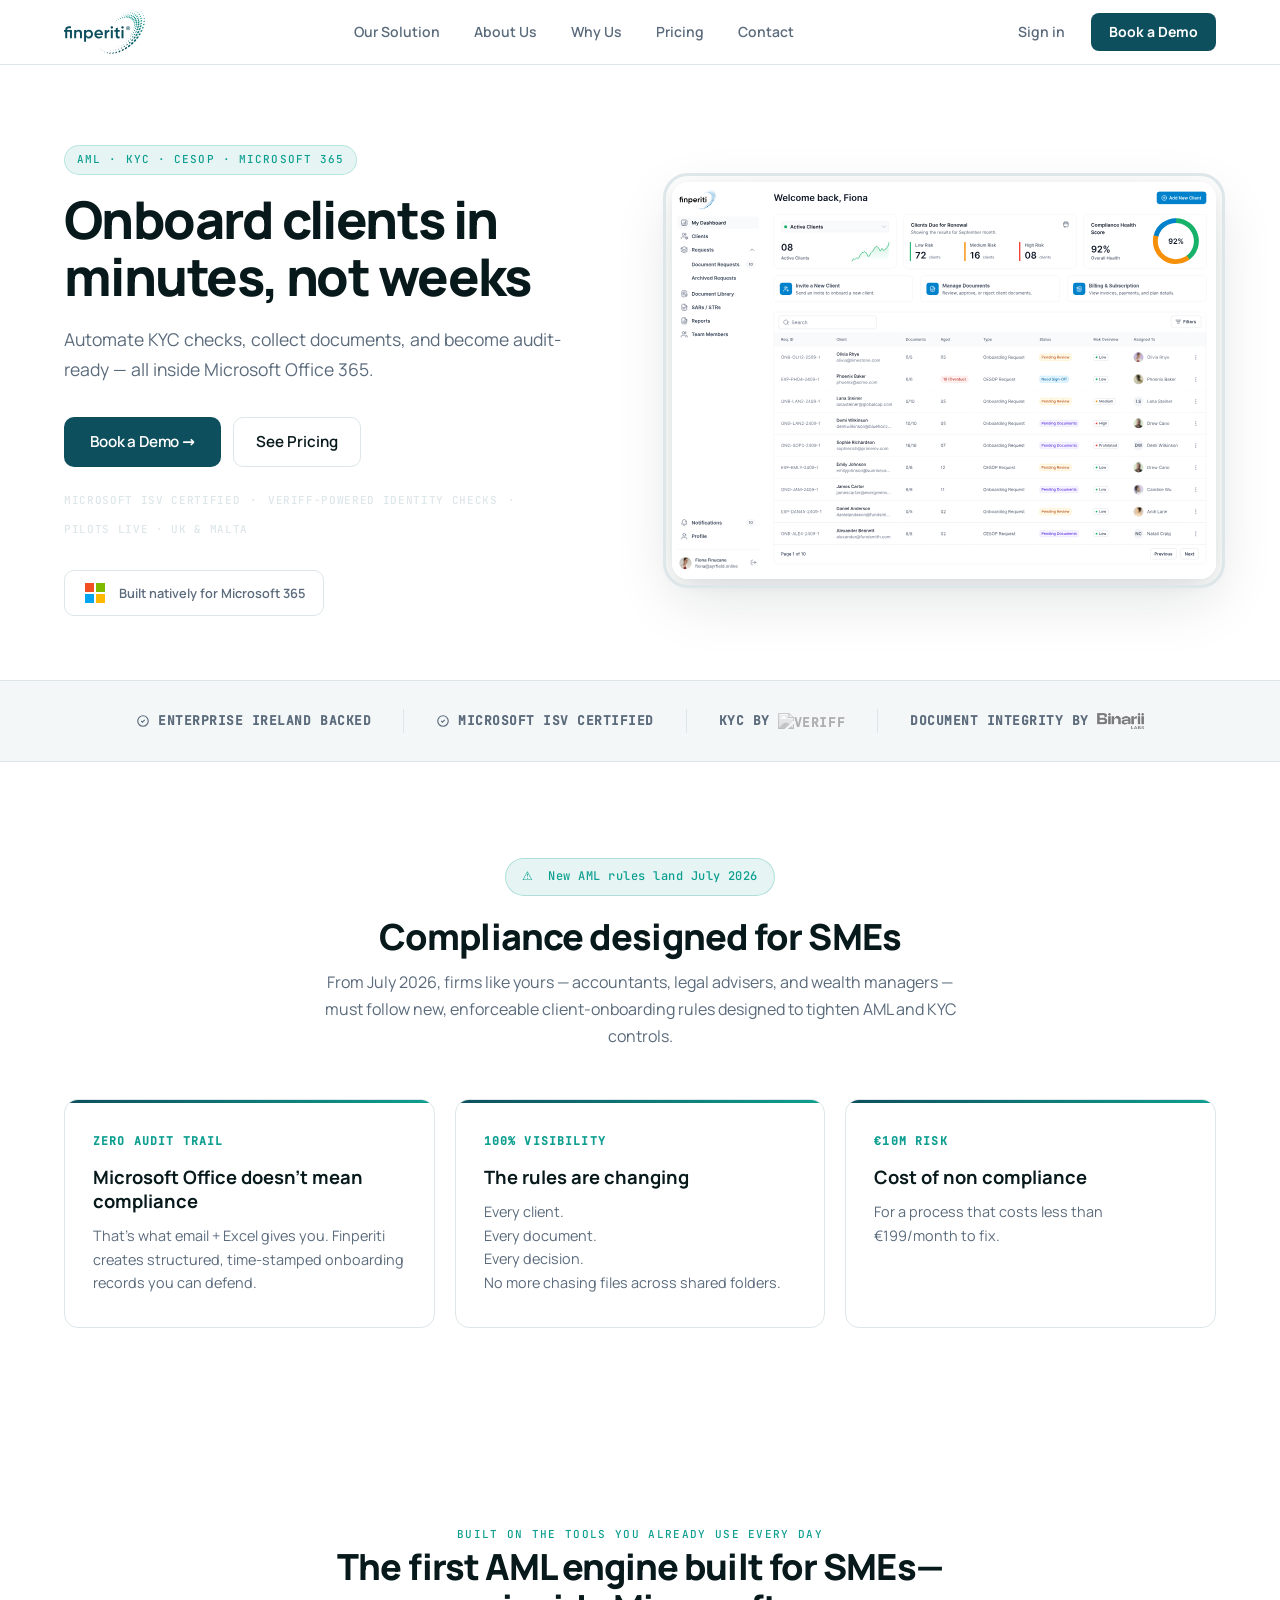
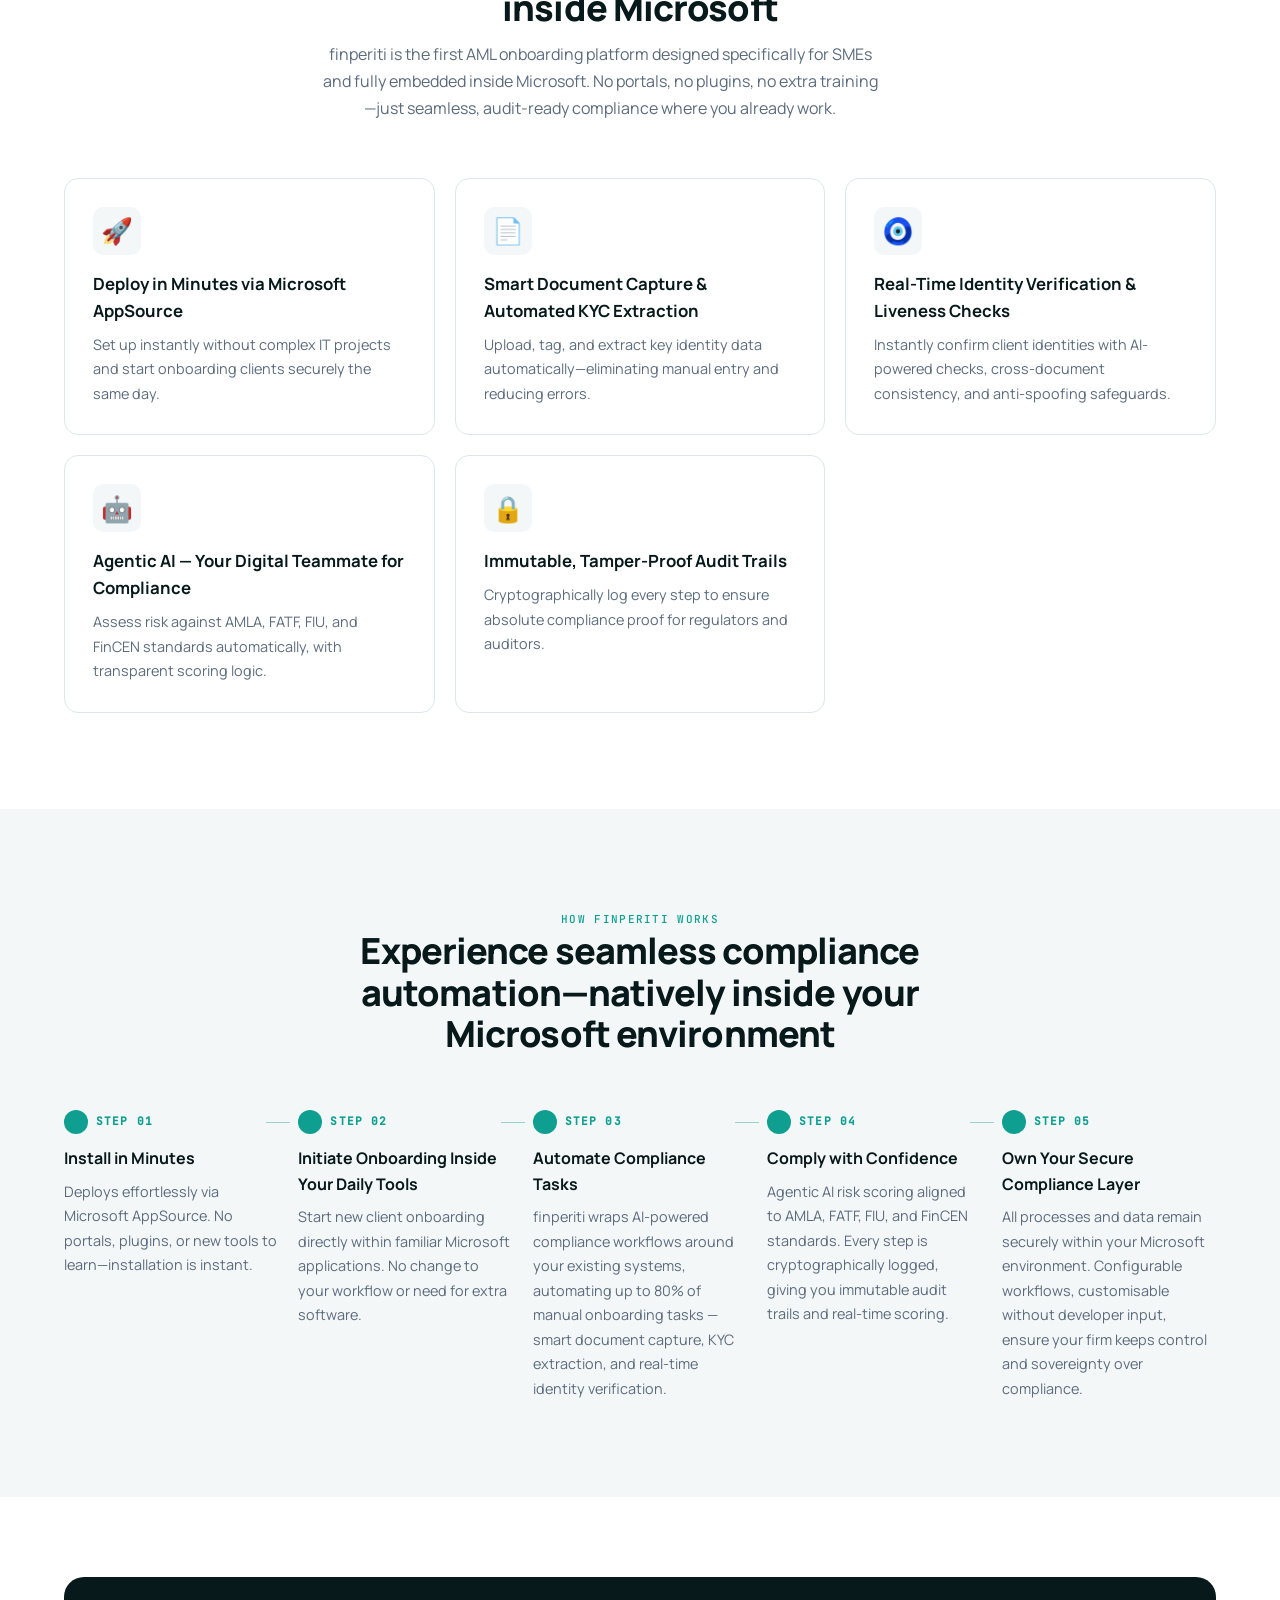
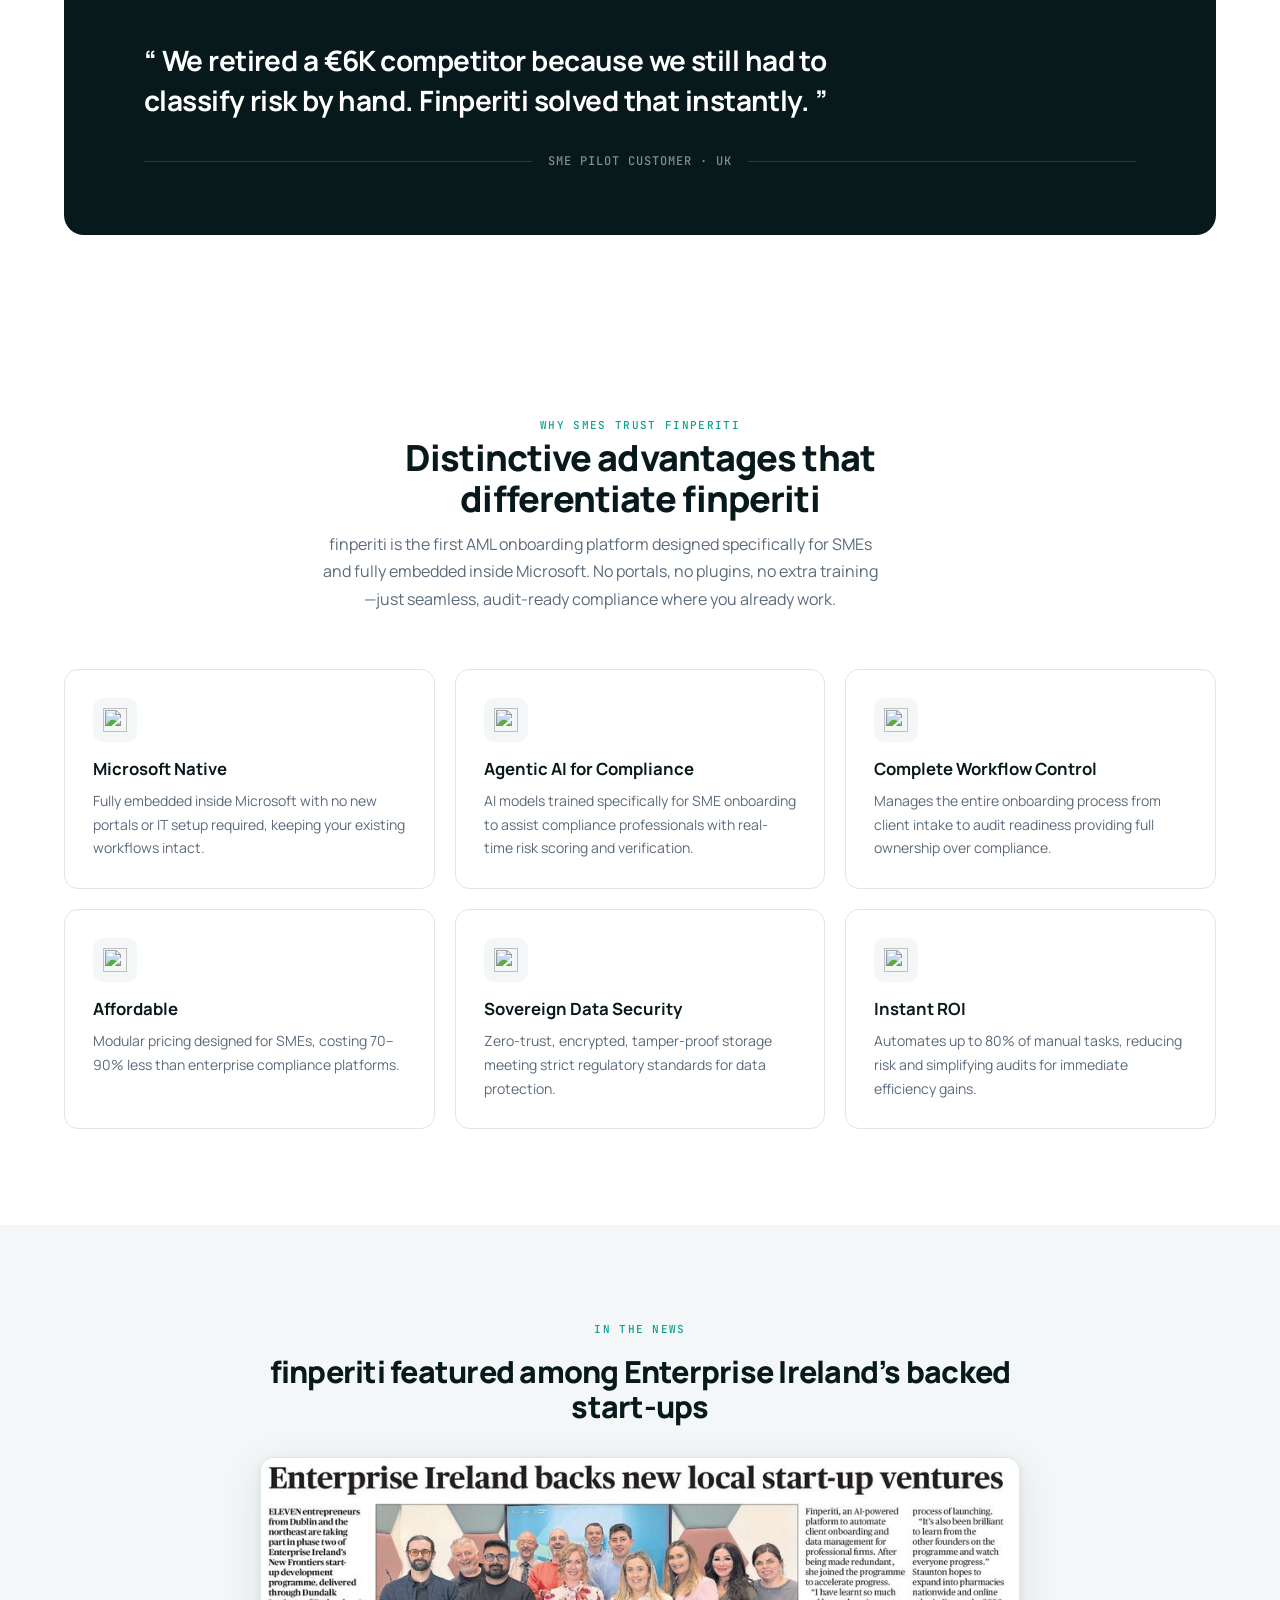
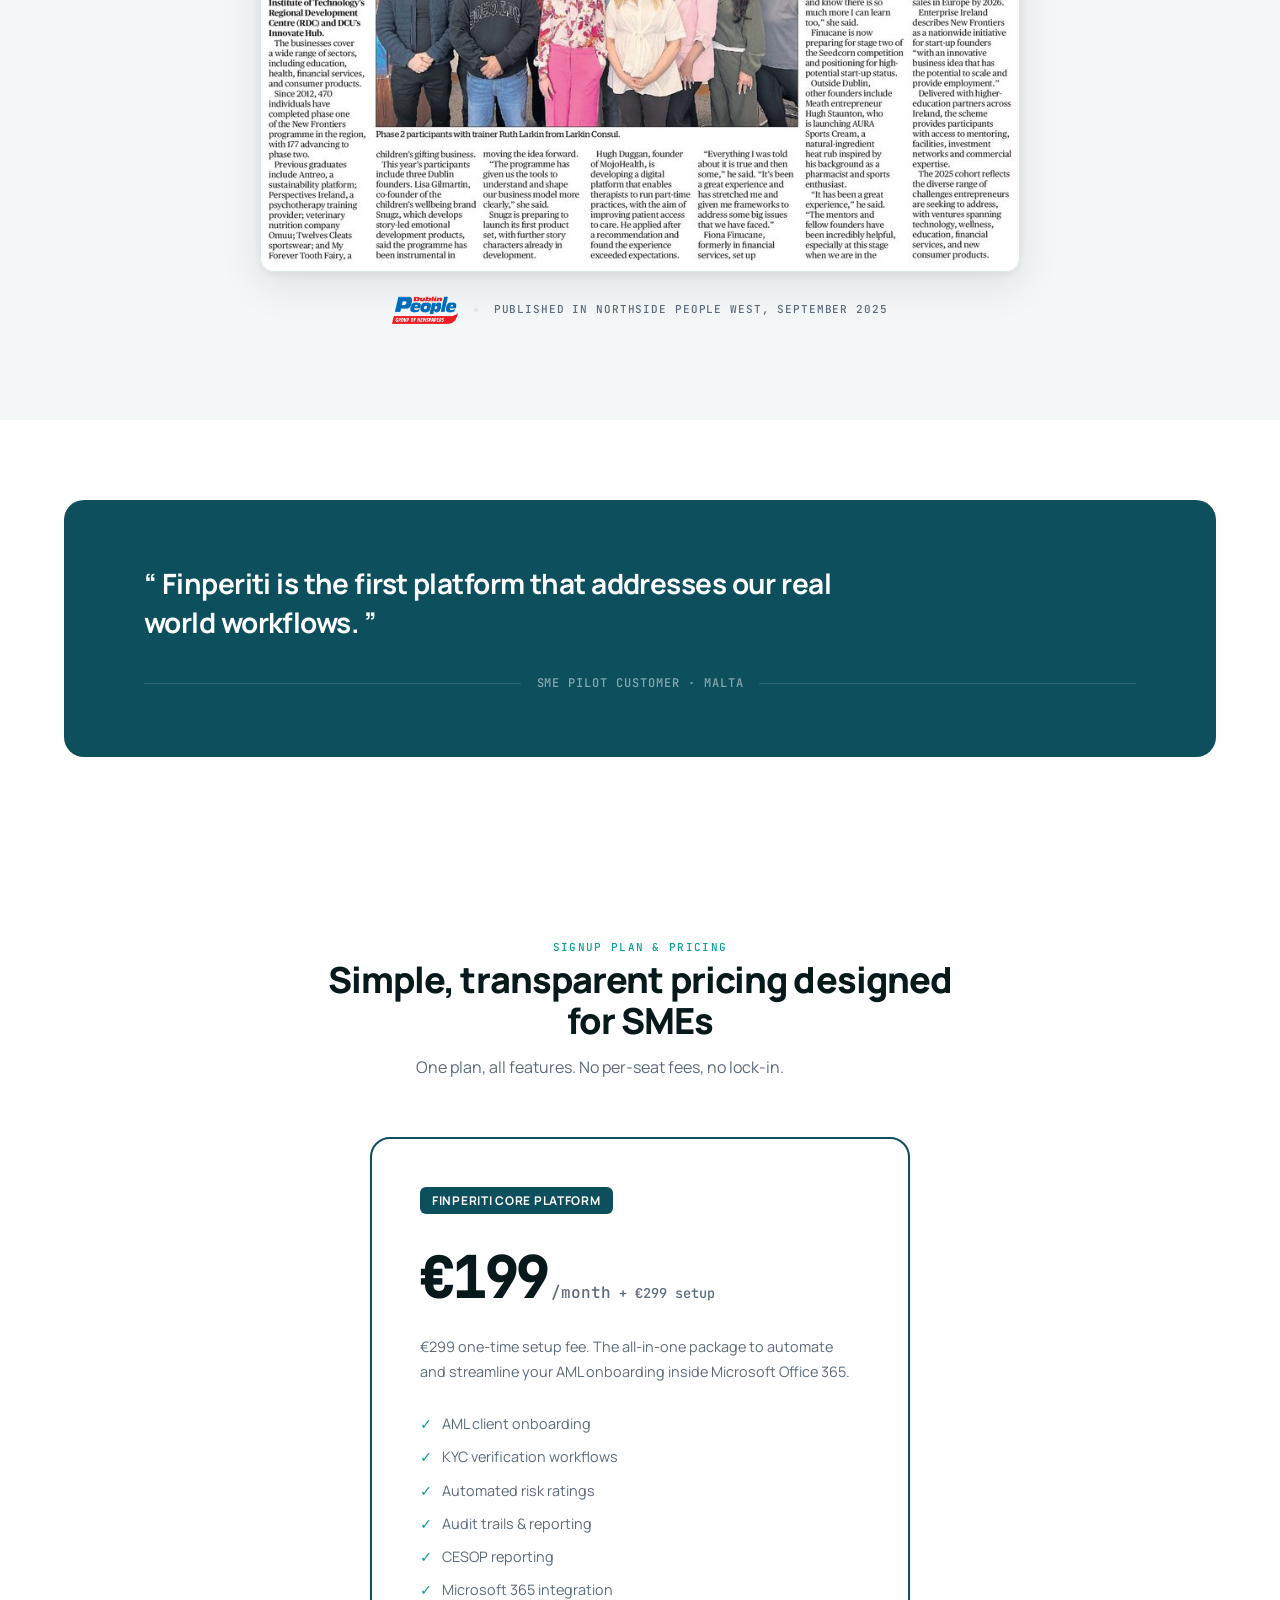
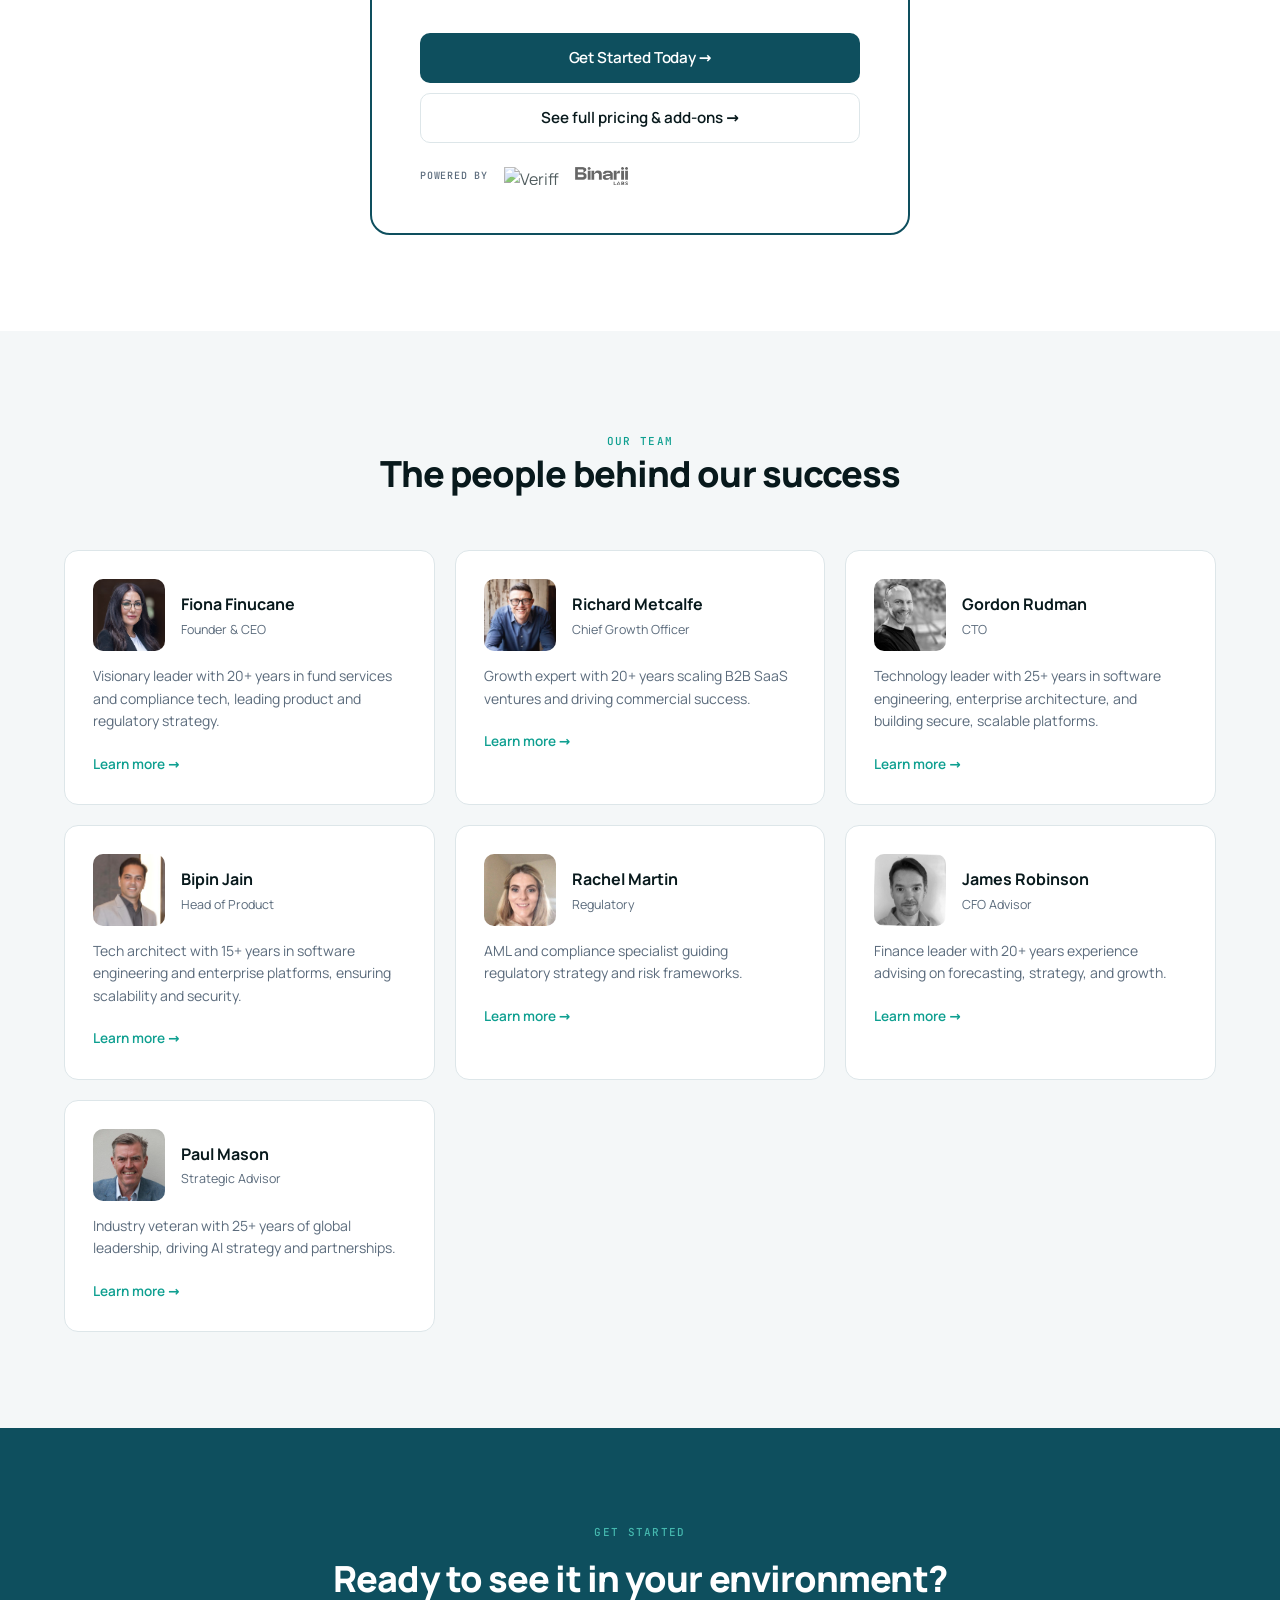
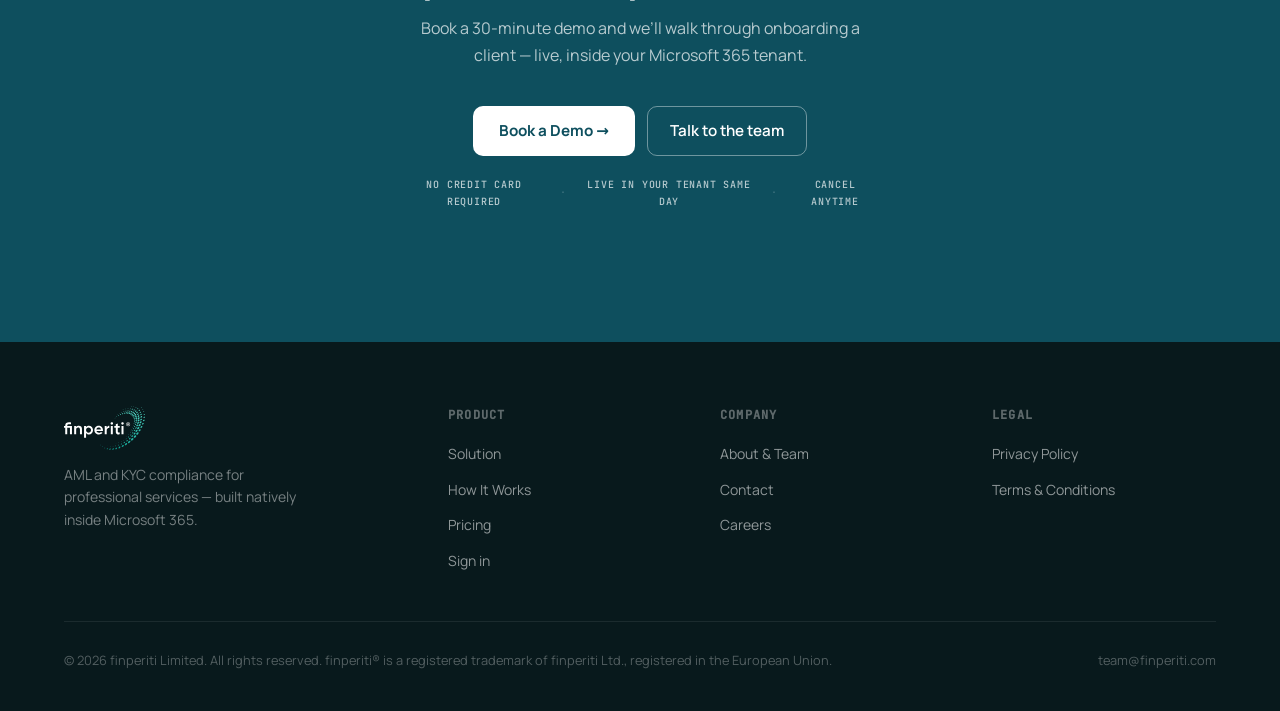
==== index.html @ b3d2fba4 "feat: add favicon using brand's dot-swirl mark Crop the existing logo's dot-swirl icon (distinct fro" ====
<!doctype html>
<html lang="en">
  <head>
    <meta charset="UTF-8" />
    <meta name="viewport" content="width=device-width, initial-scale=1.0" />
    <link rel="icon" type="image/svg+xml" href="/images/favicon.svg" />
    <link rel="icon" type="image/png" sizes="32x32" href="/images/favicon-32.png" />
    <link rel="apple-touch-icon" href="/images/favicon-180.png" />
    <title>finperiti &#8212; AML &amp; KYC Compliance Inside Microsoft 365</title>
    <meta
      name="description"
      content="finperiti brings AI-powered AML and KYC onboarding inside Microsoft 365. Automate risk scoring, identity verification and audit trails &#8212; no new portals, no IT project."
    />
    <style>
      @font-face {
        font-family: "Manrope";
        font-style: normal;
        font-weight: 400 800;
        font-display: swap;
        src: url("/fonts/manrope-variable-latin.woff2") format("woff2");
      }
      @font-face {
        font-family: "JetBrains Mono";
        font-style: normal;
        font-weight: 500;
        font-display: swap;
        src: url("/fonts/jetbrains-mono-500-latin.woff2") format("woff2");
      }
      :root {
        --ink: #08191c;
        --petrol: #0e4f5e;
        --teal: #0e9f90;
        --bright: #5de6d2;
        --steel: #5b6b7c;
        --mist: #eaf0f1;
        --surf: #f4f7f8;
        --white: #ffffff;
        --border: #dde6e9;
        --mono: "JetBrains Mono", monospace;
        --sans: "Manrope", system-ui, sans-serif;
        --max: 1200px;
        --r: 10px;
      }
      *,
      *::before,
      *::after {
        box-sizing: border-box;
        margin: 0;
        padding: 0;
      }
      html {
        font-size: 16px;
        scroll-behavior: smooth;
      }
      body {
        font-family: var(--sans);
        color: var(--ink);
        background: var(--white);
        line-height: 1.6;
        -webkit-font-smoothing: antialiased;
      }
      img {
        display: block;
        max-width: 100%;
      }
      a {
        color: inherit;
        text-decoration: none;
      }
      ul {
        list-style: none;
      }
      button {
        font-family: inherit;
        cursor: pointer;
        border: none;
        background: none;
      }
      .wrap {
        max-width: var(--max);
        margin: 0 auto;
        padding: 0 24px;
      }
      .eyebrow {
        display: inline-flex;
        align-items: center;
        gap: 8px;
        font-family: var(--mono);
        font-size: 11px;
        letter-spacing: 0.12em;
        text-transform: uppercase;
        color: var(--teal);
        font-weight: 500;
      }
      .eyebrow-pill {
        display: inline-block;
        background: rgba(14, 159, 144, 0.1);
        color: var(--teal);
        font-family: var(--mono);
        font-size: 11px;
        letter-spacing: 0.1em;
        text-transform: uppercase;
        font-weight: 500;
        padding: 5px 12px;
        border-radius: 20px;
        border: 1px solid rgba(14, 159, 144, 0.2);
      }
      h1 {
        font-size: clamp(2rem, 5vw, 3.25rem);
        font-weight: 800;
        line-height: 1.1;
        letter-spacing: -0.03em;
        color: var(--ink);
      }
      h2 {
        font-size: clamp(1.6rem, 3.5vw, 2.25rem);
        font-weight: 800;
        line-height: 1.15;
        letter-spacing: -0.025em;
        color: var(--ink);
      }
      h3 {
        font-size: 1.05rem;
        font-weight: 700;
        color: var(--ink);
      }
      p {
        color: var(--steel);
        line-height: 1.7;
      }
      .lead {
        font-size: 1.1rem;
        color: var(--steel);
        max-width: 540px;
      }
      .sec-sub {
        font-size: 1rem;
        color: var(--steel);
        max-width: 560px;
        margin-top: 12px;
      }
      .btn-primary {
        display: inline-flex;
        align-items: center;
        gap: 8px;
        background: var(--petrol);
        color: var(--white);
        padding: 13px 26px;
        border-radius: var(--r);
        font-size: 0.95rem;
        font-weight: 600;
        letter-spacing: -0.01em;
        transition:
          background 0.2s,
          transform 0.15s;
        text-decoration: none;
      }
      .btn-primary:hover {
        background: #0a3d4a;
        transform: translateY(-1px);
      }
      .btn-ghost {
        display: inline-flex;
        align-items: center;
        border: 1.5px solid var(--border);
        color: var(--ink);
        padding: 12px 22px;
        border-radius: var(--r);
        font-size: 0.95rem;
        font-weight: 600;
        transition:
          border-color 0.2s,
          color 0.2s;
        text-decoration: none;
      }
      .btn-ghost:hover {
        border-color: var(--petrol);
        color: var(--petrol);
      }
      .btn-white {
        display: inline-flex;
        align-items: center;
        background: var(--white);
        color: var(--petrol);
        padding: 13px 26px;
        border-radius: var(--r);
        font-size: 0.95rem;
        font-weight: 700;
        transition: opacity 0.2s;
        text-decoration: none;
      }
      .btn-white:hover {
        opacity: 0.9;
      }
      .btn-outline-white {
        display: inline-flex;
        align-items: center;
        border: 1.5px solid rgba(255, 255, 255, 0.4);
        color: var(--white);
        padding: 12px 22px;
        border-radius: var(--r);
        font-size: 0.95rem;
        font-weight: 600;
        transition: border-color 0.2s;
        text-decoration: none;
      }
      .btn-outline-white:hover {
        border-color: rgba(255, 255, 255, 0.8);
      }

      /* NAV */
      .nav {
        position: sticky;
        top: 0;
        z-index: 100;
        background: rgba(255, 255, 255, 0.95);
        backdrop-filter: blur(12px);
        border-bottom: 1px solid var(--border);
      }
      .nav-inner {
        display: grid;
        grid-template-columns: auto 1fr auto;
        align-items: center;
        height: 64px;
      }
      .nav-logo img {
        height: 40px;
        width: auto;
      }
      .nav-links {
        display: flex;
        align-items: center;
        justify-content: center;
        gap: 6px;
      }
      .nav-links a {
        font-size: 0.875rem;
        font-weight: 600;
        color: var(--steel);
        padding: 6px 14px;
        border-radius: 7px;
        transition:
          color 0.15s,
          background 0.15s;
      }
      .nav-links a:hover {
        color: var(--petrol);
        background: var(--surf);
      }
      .nav-actions {
        display: flex;
        align-items: center;
        gap: 10px;
        justify-content: flex-end;
      }
      .nav-sign-in {
        font-size: 0.875rem;
        font-weight: 600;
        color: var(--steel);
        padding: 7px 16px;
        border-radius: 7px;
        transition: color 0.15s;
      }
      .nav-sign-in:hover {
        color: var(--petrol);
      }
      .nav-cta {
        font-size: 0.875rem;
        font-weight: 700;
        background: var(--petrol);
        color: var(--white);
        padding: 8px 18px;
        border-radius: 8px;
        transition: background 0.2s;
      }
      .nav-cta:hover {
        background: #0a3d4a;
      }
      .nav-ham {
        display: none;
        flex-direction: column;
        justify-content: center;
        width: 40px;
        height: 40px;
        gap: 5px;
        border-radius: 7px;
        padding: 8px;
        cursor: pointer;
      }
      .nav-ham span {
        display: block;
        height: 2px;
        background: var(--ink);
        border-radius: 2px;
        transition: all 0.25s;
      }
      .nav-mob {
        display: none;
        flex-direction: column;
        background: var(--white);
        border-bottom: 1px solid var(--border);
        padding: 12px 24px 20px;
      }
      .nav-mob a {
        padding: 11px 0;
        font-weight: 600;
        font-size: 0.95rem;
        color: var(--ink);
        border-bottom: 1px solid var(--mist);
      }
      .nav-mob a:last-child {
        border-bottom: none;
        margin-top: 10px;
      }
      .nav-mob .btn-primary {
        text-align: center;
        justify-content: center;
      }
      .nav-mob.open {
        display: flex;
      }

      /* HERO */
      .hero {
        padding: 80px 0 64px;
        background: var(--white);
        overflow: hidden;
      }
      .hero-inner {
        display: grid;
        grid-template-columns: 1fr 1fr;
        align-items: center;
        gap: 64px;
      }
      .hero-text h1 {
        margin-top: 16px;
      }
      .hero-text .lead {
        margin-top: 20px;
      }
      .hero-actions {
        display: flex;
        align-items: center;
        gap: 12px;
        margin-top: 32px;
        flex-wrap: wrap;
      }
      .hero-trust {
        margin-top: 24px;
        font-family: var(--mono);
        font-size: 11px;
        letter-spacing: 0.06em;
        text-transform: uppercase;
        color: var(--steel);
        display: flex;
        align-items: center;
        gap: 10px;
        flex-wrap: wrap;
      }
      .hero-trust span {
        color: var(--border);
      }
      .hero-image {
        border-radius: 16px;
        overflow: hidden;
        box-shadow:
          0 20px 60px rgba(8, 25, 28, 0.12),
          0 4px 16px rgba(8, 25, 28, 0.06);
        outline: 3px solid var(--border);
        outline-offset: 6px;
      }
      .hero-image img {
        border-radius: 12px;
        display: block;
        width: 100%;
      }
      .ms-badge {
        display: inline-flex;
        align-items: center;
        gap: 12px;
        border: 1px solid var(--border);
        border-radius: 10px;
        padding: 10px 18px;
        margin-top: 32px;
        font-size: 0.8rem;
        font-weight: 600;
        color: var(--steel);
      }
      .ms-badge svg {
        width: 24px;
        height: 24px;
        flex-shrink: 0;
      }

      /* TRUST BAR */
      .trust-bar {
        padding: 28px 0;
        border-top: 1px solid var(--border);
        border-bottom: 1px solid var(--border);
        background: var(--surf);
      }
      .trust-bar-inner {
        display: flex;
        align-items: center;
        justify-content: center;
        gap: 32px;
        flex-wrap: wrap;
      }
      .trust-item {
        display: flex;
        align-items: center;
        gap: 8px;
        font-size: 0.8rem;
        font-weight: 600;
        color: var(--steel);
        font-family: var(--mono);
        letter-spacing: 0.04em;
        text-transform: uppercase;
      }
      .trust-item-logo img {
        height: 20px;
        width: auto;
        opacity: 0.5;
        filter: grayscale(1);
        transition:
          opacity 0.2s,
          filter 0.2s;
      }
      .trust-item-logo:hover img {
        opacity: 0.8;
        filter: grayscale(0);
      }
      .trust-divider {
        width: 1px;
        height: 24px;
        background: var(--border);
      }

      /* SECTIONS */
      .sec {
        padding: 96px 0;
      }
      .sec-light {
        background: var(--white);
      }
      .sec-surf {
        background: var(--surf);
      }
      .sec-petrol {
        background: var(--petrol);
      }
      .sec-head {
        text-align: center;
        max-width: 640px;
        margin: 0 auto 56px;
      }
      .sec-head h2 {
        margin-bottom: 12px;
      }

      /* FEATURE CARDS */
      .feat-grid {
        display: grid;
        grid-template-columns: repeat(3, 1fr);
        gap: 20px;
      }
      .feat-card {
        background: var(--white);
        border: 1px solid var(--border);
        border-radius: 14px;
        padding: 28px;
        transition:
          box-shadow 0.2s,
          transform 0.2s;
      }
      .feat-card:hover {
        box-shadow: 0 8px 30px rgba(8, 25, 28, 0.07);
        transform: translateY(-2px);
      }
      .feat-icon-emoji {
        font-size: 1.6rem;
        line-height: 1;
        width: 48px;
        height: 48px;
        display: flex;
        align-items: center;
        justify-content: center;
        background: var(--surf);
        border-radius: 10px;
        margin-bottom: 16px;
      }
      .feat-card h3 {
        margin-bottom: 8px;
      }
      .feat-card p {
        font-size: 0.9rem;
      }

      /* HOW IT WORKS */
      .steps-grid {
        display: grid;
        grid-template-columns: repeat(5, 1fr);
        gap: 20px;
      }
      .step-card {
        position: relative;
      }
      .step-number {
        font-family: var(--mono);
        font-size: 0.7rem;
        font-weight: 700;
        color: var(--teal);
        letter-spacing: 0.1em;
        text-transform: uppercase;
        margin-bottom: 12px;
        display: flex;
        align-items: center;
        gap: 8px;
      }
      .step-number::before {
        content: "";
        display: block;
        width: 24px;
        height: 24px;
        background: var(--teal);
        border-radius: 50%;
        flex-shrink: 0;
      }
      .step-card h3 {
        margin-bottom: 8px;
        font-size: 1rem;
      }
      .step-card p {
        font-size: 0.9rem;
      }
      .step-connector {
        position: absolute;
        top: 12px;
        right: -12px;
        width: 24px;
        height: 1px;
        background: var(--teal);
        opacity: 0.4;
      }
      .step-card:last-child .step-connector {
        display: none;
      }

      /* TESTIMONIAL */
      .testimonial-section {
        padding: 80px 0;
      }
      .testimonial-card {
        background: var(--ink);
        border-radius: 20px;
        padding: 64px 80px;
        position: relative;
        overflow: hidden;
      }
      .testimonial-quote {
        font-size: clamp(1.25rem, 3vw, 1.75rem);
        font-weight: 700;
        color: var(--white);
        line-height: 1.4;
        letter-spacing: -0.02em;
        max-width: 740px;
      }
      .testimonial-quote::before {
        content: "“";
      }
      .testimonial-quote::after {
        content: "”";
      }
      .testimonial-attr {
        margin-top: 32px;
        display: flex;
        align-items: center;
        gap: 16px;
      }
      .testimonial-attr-line {
        flex: 1;
        height: 1px;
        background: rgba(255, 255, 255, 0.15);
      }
      .testimonial-attr-text {
        font-family: var(--mono);
        font-size: 0.75rem;
        color: rgba(255, 255, 255, 0.5);
        letter-spacing: 0.08em;
        text-transform: uppercase;
      }

      /* ADVANTAGES */
      .adv-grid {
        display: grid;
        grid-template-columns: repeat(3, 1fr);
        gap: 20px;
      }
      .adv-card {
        border: 1px solid var(--border);
        border-radius: 14px;
        padding: 28px;
        transition: border-color 0.2s;
      }
      .adv-card:hover {
        border-color: var(--teal);
      }
      .adv-icon {
        width: 44px;
        height: 44px;
        border-radius: 10px;
        background: var(--surf);
        display: flex;
        align-items: center;
        justify-content: center;
        margin-bottom: 14px;
      }
      .adv-icon img {
        width: 24px;
        height: 24px;
        object-fit: contain;
      }
      .adv-card h3 {
        margin-bottom: 6px;
      }
      .adv-card p {
        font-size: 0.875rem;
      }

      /* METRICS */
      .metrics {
        padding: 72px 0;
        background: var(--petrol);
      }
      .metrics-grid {
        display: grid;
        grid-template-columns: repeat(3, 1fr);
      }
      .metric {
        text-align: center;
        padding: 0 32px;
        border-right: 1px solid rgba(255, 255, 255, 0.12);
      }
      .metric:last-child {
        border-right: none;
      }
      .metric-num {
        font-family: var(--mono);
        font-size: 3rem;
        font-weight: 700;
        color: var(--white);
        line-height: 1;
        letter-spacing: -0.04em;
      }
      .metric-label {
        font-size: 0.85rem;
        color: rgba(255, 255, 255, 0.6);
        margin-top: 8px;
        font-weight: 500;
      }

      /* PRESS */
      .press-feature {
        max-width: 760px;
        margin: 0 auto;
        text-align: center;
      }
      .press-feature h2 {
        font-size: clamp(1.4rem, 3vw, 1.9rem);
        margin-bottom: 32px;
      }
      .press-feature-img {
        border-radius: 14px;
        overflow: hidden;
        box-shadow:
          0 12px 40px rgba(8, 25, 28, 0.1),
          0 2px 8px rgba(8, 25, 28, 0.06);
        border: 1px solid var(--border);
        margin-bottom: 24px;
      }
      .press-feature-img img {
        width: 100%;
        display: block;
      }
      .press-meta {
        display: flex;
        align-items: center;
        justify-content: center;
        gap: 16px;
        flex-wrap: wrap;
      }
      .press-pub-logo img {
        height: 28px;
        width: auto;
      }
      .press-pub-dot {
        width: 4px;
        height: 4px;
        background: var(--border);
        border-radius: 50%;
      }
      .press-pub-caption {
        font-family: var(--mono);
        font-size: 11px;
        letter-spacing: 0.08em;
        text-transform: uppercase;
        color: var(--steel);
      }

      /* PRICING */
      .pricing-card {
        max-width: 540px;
        margin: 0 auto;
        background: var(--white);
        border: 2px solid var(--petrol);
        border-radius: 20px;
        padding: 48px;
      }
      .pricing-badge {
        display: inline-block;
        background: var(--petrol);
        color: var(--white);
        font-size: 0.75rem;
        font-weight: 700;
        letter-spacing: 0.06em;
        text-transform: uppercase;
        padding: 4px 12px;
        border-radius: 6px;
        margin-bottom: 20px;
      }
      .pricing-price {
        display: flex;
        align-items: baseline;
        gap: 4px;
        font-family: var(--mono);
        color: var(--ink);
      }
      .pricing-price .amount {
        font-size: 3.5rem;
        font-weight: 700;
        letter-spacing: -0.04em;
      }
      .pricing-price .mo {
        font-size: 1rem;
        color: var(--steel);
      }
      .pricing-price .setup {
        font-size: 0.85rem;
        color: var(--steel);
        margin-left: 4px;
      }
      .pricing-desc {
        margin: 12px 0 28px;
        font-size: 0.9rem;
        color: var(--steel);
      }
      .pricing-features {
        list-style: none;
        display: flex;
        flex-direction: column;
        gap: 10px;
        margin-bottom: 32px;
      }
      .pricing-features li {
        display: flex;
        align-items: flex-start;
        gap: 10px;
        font-size: 0.9rem;
        color: var(--steel);
      }
      .pricing-features li::before {
        content: "✓";
        color: var(--teal);
        font-weight: 700;
        font-size: 0.9rem;
        flex-shrink: 0;
      }
      .pricing-partners {
        margin-top: 24px;
        display: flex;
        align-items: center;
        gap: 16px;
      }
      .pricing-partner-lbl {
        font-family: var(--mono);
        font-size: 10px;
        letter-spacing: 0.08em;
        text-transform: uppercase;
        color: var(--steel);
      }
      .pricing-partners img {
        height: 18px;
        width: auto;
        opacity: 0.55;
      }

      /* TEAM */
      .team-grid {
        display: grid;
        grid-template-columns: repeat(3, 1fr);
        gap: 20px;
      }
      .team-card {
        background: var(--white);
        border: 1px solid var(--border);
        border-radius: 14px;
        padding: 28px;
        transition:
          box-shadow 0.2s,
          transform 0.2s;
      }
      .team-card:hover {
        box-shadow: 0 8px 28px rgba(8, 25, 28, 0.07);
        transform: translateY(-2px);
      }
      .team-header {
        display: flex;
        align-items: center;
        gap: 16px;
        margin-bottom: 14px;
      }
      .team-photo {
        width: 72px;
        height: 72px;
        border-radius: 10px;
        object-fit: cover;
        flex-shrink: 0;
        filter: grayscale(15%);
        transition: filter 0.2s;
        background: var(--surf);
      }
      .team-card:hover .team-photo {
        filter: grayscale(0);
      }
      .team-name {
        font-weight: 700;
        font-size: 1rem;
        color: var(--ink);
        margin-bottom: 3px;
      }
      .team-role {
        font-size: 0.78rem;
        color: var(--steel);
        line-height: 1.4;
      }
      .team-bio {
        font-size: 0.875rem;
        color: var(--steel);
        line-height: 1.6;
        margin-bottom: 18px;
      }
      .team-learn {
        font-size: 0.85rem;
        font-weight: 600;
        color: var(--teal);
        text-decoration: none;
      }
      .team-learn:hover {
        text-decoration: underline;
      }

      /* CTA */
      .cta-section {
        padding: 96px 0;
        background: var(--petrol);
        position: relative;
        overflow: hidden;
      }
      .cta-inner {
        text-align: center;
        position: relative;
        z-index: 1;
      }
      .cta-inner h2 {
        color: var(--white);
        margin-bottom: 16px;
      }
      .cta-inner p {
        color: rgba(255, 255, 255, 0.7);
        margin-bottom: 36px;
        max-width: 480px;
        margin-left: auto;
        margin-right: auto;
      }
      .cta-actions {
        display: flex;
        align-items: center;
        justify-content: center;
        gap: 12px;
        flex-wrap: wrap;
      }
      .cta-trust {
        margin-top: 20px;
        font-family: var(--mono);
        font-size: 10px;
        letter-spacing: 0.08em;
        text-transform: uppercase;
        color: rgba(255, 255, 255, 0.45);
        display: flex;
        justify-content: center;
        align-items: center;
        gap: 12px;
      }
      .cta-trust span {
        color: rgba(255, 255, 255, 0.2);
      }

      /* FOOTER */
      .footer {
        background: var(--ink);
        padding: 64px 0 40px;
      }
      .footer-inner {
        display: grid;
        grid-template-columns: 1.5fr 1fr 1fr 1fr;
        gap: 48px;
        margin-bottom: 48px;
      }
      .footer-brand p {
        font-size: 0.875rem;
        color: rgba(255, 255, 255, 0.45);
        margin-top: 14px;
        max-width: 260px;
        line-height: 1.6;
      }
      .footer-logo img {
        height: 44px;
        width: auto;
      }
      .footer-col h4 {
        font-size: 0.75rem;
        font-weight: 700;
        letter-spacing: 0.1em;
        text-transform: uppercase;
        color: rgba(255, 255, 255, 0.35);
        margin-bottom: 16px;
        font-family: var(--mono);
      }
      .footer-col ul {
        display: flex;
        flex-direction: column;
        gap: 10px;
      }
      .footer-col ul li a {
        font-size: 0.875rem;
        color: rgba(255, 255, 255, 0.55);
        transition: color 0.15s;
      }
      .footer-col ul li a:hover {
        color: var(--white);
      }
      .footer-bottom {
        border-top: 1px solid rgba(255, 255, 255, 0.08);
        padding-top: 28px;
        display: flex;
        align-items: center;
        justify-content: space-between;
        font-size: 0.8rem;
        color: rgba(255, 255, 255, 0.3);
      }
      .footer-bottom a {
        color: rgba(255, 255, 255, 0.3);
        transition: color 0.15s;
      }
      .footer-bottom a:hover {
        color: rgba(255, 255, 255, 0.7);
      }

      /* SCROLL REVEAL */
      .rv {
        opacity: 0;
        transform: translateY(20px);
        transition:
          opacity 0.55s ease,
          transform 0.55s ease;
      }
      .rv.visible {
        opacity: 1;
        transform: translateY(0);
      }
      .rv-d1 {
        transition-delay: 0.05s;
      }
      .rv-d2 {
        transition-delay: 0.1s;
      }
      .rv-d3 {
        transition-delay: 0.15s;
      }
      .rv-d4 {
        transition-delay: 0.2s;
      }
      .rv-d5 {
        transition-delay: 0.25s;
      }
      .rv-d6 {
        transition-delay: 0.3s;
      }
      @media (prefers-reduced-motion: reduce) {
        .rv {
          opacity: 1;
          transform: none;
        }
      }

      /* RESPONSIVE */
      @media (max-width: 960px) {
        .problem-grid {
          grid-template-columns: 1fr;
        }
        .steps-grid {
          grid-template-columns: repeat(2, 1fr);
        }
        .datacost {
          grid-template-columns: 1fr;
          gap: 32px;
          padding: 40px;
        }
        .addon-grid {
          grid-template-columns: repeat(2, 1fr);
        }
        .bundle-grid {
          grid-template-columns: 1fr;
        }
        .hero-inner {
          grid-template-columns: 1fr;
          gap: 40px;
        }
        .feat-grid {
          grid-template-columns: repeat(2, 1fr);
        }
        .adv-grid {
          grid-template-columns: repeat(2, 1fr);
        }
        .steps-grid {
          grid-template-columns: 1fr 1fr;
          gap: 20px;
        }
        .step-connector {
          display: none;
        }
        .team-grid {
          grid-template-columns: repeat(2, 1fr);
        }
        .footer-inner {
          grid-template-columns: 1fr 1fr;
        }
        .testimonial-card {
          padding: 40px;
        }
        .metrics-grid {
          grid-template-columns: 1fr;
          gap: 24px;
        }
        .metric {
          border-right: none;
          border-bottom: 1px solid rgba(255, 255, 255, 0.12);
          padding: 20px 0;
        }
        .metric:last-child {
          border-bottom: none;
        }
      }
      @media (max-width: 680px) {
        .addon-grid {
          grid-template-columns: 1fr;
        }
        .datacost {
          padding: 32px 24px;
        }
        .nav-links,
        .nav-sign-in {
          display: none;
        }
        .nav-ham {
          display: flex;
        }
        .hero {
          padding: 48px 0 40px;
        }
        .sec {
          padding: 64px 0;
        }
        .feat-grid,
        .adv-grid,
        .steps-grid {
          grid-template-columns: 1fr;
        }
        .team-grid {
          grid-template-columns: 1fr;
          gap: 16px;
        }
        .footer-inner {
          grid-template-columns: 1fr;
          gap: 32px;
        }
        .footer-bottom {
          flex-direction: column;
          gap: 8px;
          text-align: center;
        }
        .testimonial-card {
          padding: 32px 24px;
        }
        .pricing-card {
          padding: 32px 24px;
        }
        .trust-divider {
          display: none;
        }
      }

      /* PROBLEM SECTION */
      .problem-lead {
        max-width: 680px;
        margin: 0 auto 12px;
        text-align: center;
      }
      .problem-deadline {
        display: inline-block;
        background: rgba(14, 159, 144, 0.1);
        color: var(--teal);
        font-family: var(--mono);
        font-size: 12px;
        letter-spacing: 0.04em;
        font-weight: 500;
        padding: 8px 16px;
        border-radius: 20px;
        border: 1px solid rgba(14, 159, 144, 0.25);
        margin-bottom: 20px;
      }
      .problem-grid {
        display: grid;
        grid-template-columns: repeat(3, 1fr);
        gap: 20px;
        margin-top: 48px;
      }
      .problem-card {
        background: var(--white);
        border: 1px solid var(--border);
        border-radius: 14px;
        padding: 32px 28px;
        position: relative;
        overflow: hidden;
      }
      .problem-card::before {
        content: "";
        position: absolute;
        top: 0;
        left: 0;
        width: 100%;
        height: 3px;
        background: linear-gradient(90deg, var(--petrol), var(--teal));
      }
      .problem-stat {
        font-family: var(--mono);
        font-size: 0.72rem;
        font-weight: 700;
        letter-spacing: 0.1em;
        text-transform: uppercase;
        color: var(--teal);
        margin-bottom: 16px;
      }
      .problem-card h3 {
        font-size: 1.15rem;
        margin-bottom: 10px;
        line-height: 1.3;
      }
      .problem-card p {
        font-size: 0.9rem;
        line-height: 1.65;
      }
      .problem-card p .stack {
        display: block;
      }

      /* DATA COST EXPLAINER */
      .datacost {
        background: var(--ink);
        border-radius: 20px;
        padding: 56px 64px;
        display: grid;
        grid-template-columns: 1.1fr 1fr;
        gap: 56px;
        align-items: center;
        position: relative;
        overflow: hidden;
      }
      .datacost-eyebrow {
        font-family: var(--mono);
        font-size: 11px;
        letter-spacing: 0.1em;
        text-transform: uppercase;
        color: var(--bright);
        margin-bottom: 14px;
      }
      .datacost h2 {
        color: var(--white);
        font-size: clamp(1.5rem, 3vw, 2rem);
        margin-bottom: 16px;
      }
      .datacost p {
        color: rgba(255, 255, 255, 0.7);
        font-size: 0.98rem;
        line-height: 1.7;
      }
      .datacost-points {
        list-style: none;
        display: flex;
        flex-direction: column;
        gap: 16px;
      }
      .datacost-points li {
        display: flex;
        gap: 14px;
        align-items: flex-start;
        color: rgba(255, 255, 255, 0.85);
        font-size: 0.92rem;
        line-height: 1.6;
      }
      .datacost-points li svg {
        flex-shrink: 0;
        margin-top: 3px;
        color: var(--bright);
      }
      .datacost-highlight {
        color: var(--white);
        font-weight: 700;
      }
      .datacost-badge {
        background: rgba(93, 230, 210, 0.1);
        border: 1px solid rgba(93, 230, 210, 0.25);
        border-radius: 14px;
        padding: 28px;
        text-align: center;
      }
      .datacost-badge .figure {
        font-family: var(--mono);
        font-size: 2.6rem;
        font-weight: 700;
        color: var(--bright);
        line-height: 1;
        letter-spacing: -0.03em;
      }
      .datacost-badge .figure-sub {
        font-size: 0.85rem;
        color: rgba(255, 255, 255, 0.6);
        margin-top: 10px;
      }
      .datacost-badge .figure-note {
        font-size: 0.78rem;
        color: rgba(255, 255, 255, 0.45);
        margin-top: 16px;
        padding-top: 16px;
        border-top: 1px solid rgba(255, 255, 255, 0.12);
        line-height: 1.5;
      }

      /* ADD-ONS SECTION */
      .addon-intro {
        text-align: center;
        max-width: 600px;
        margin: 0 auto 48px;
      }
      .addon-grid {
        display: grid;
        grid-template-columns: repeat(3, 1fr);
        gap: 20px;
      }
      .addon-card {
        background: var(--white);
        border: 1px solid var(--border);
        border-radius: 14px;
        padding: 28px;
        display: flex;
        flex-direction: column;
        transition:
          box-shadow 0.2s,
          transform 0.2s,
          border-color 0.2s;
      }
      .addon-card:hover {
        box-shadow: 0 8px 28px rgba(8, 25, 28, 0.07);
        transform: translateY(-2px);
        border-color: var(--teal);
      }
      .addon-card h3 {
        font-size: 1.05rem;
        margin-bottom: 10px;
        display: flex;
        align-items: center;
        gap: 10px;
        flex-wrap: wrap;
      }
      .addon-soon {
        font-family: var(--mono);
        font-size: 9px;
        font-weight: 700;
        letter-spacing: 0.08em;
        text-transform: uppercase;
        background: var(--surf);
        color: var(--steel);
        padding: 3px 8px;
        border-radius: 5px;
        border: 1px solid var(--border);
      }
      .addon-card p {
        font-size: 0.88rem;
        line-height: 1.6;
        margin-bottom: 16px;
        flex: 1;
      }
      .addon-bestfor {
        font-size: 0.8rem;
        color: var(--steel);
        border-top: 1px solid var(--mist);
        padding-top: 14px;
      }
      .addon-bestfor strong {
        color: var(--ink);
        font-weight: 600;
        display: block;
        margin-bottom: 4px;
        font-family: var(--mono);
        font-size: 0.68rem;
        letter-spacing: 0.08em;
        text-transform: uppercase;
      }

      /* FIRM BUNDLES */
      .bundle-grid {
        display: grid;
        grid-template-columns: repeat(3, 1fr);
        gap: 20px;
        margin-top: 8px;
      }
      .bundle-card {
        border: 1px solid var(--border);
        border-radius: 16px;
        padding: 32px 28px;
        background: var(--white);
        display: flex;
        flex-direction: column;
        position: relative;
        transition:
          box-shadow 0.2s,
          transform 0.2s;
      }
      .bundle-card:hover {
        box-shadow: 0 10px 34px rgba(8, 25, 28, 0.08);
        transform: translateY(-2px);
      }
      .bundle-card.featured {
        border: 2px solid var(--petrol);
      }
      .bundle-flag {
        position: absolute;
        top: -11px;
        left: 28px;
        background: var(--petrol);
        color: #fff;
        font-family: var(--mono);
        font-size: 9px;
        font-weight: 700;
        letter-spacing: 0.1em;
        text-transform: uppercase;
        padding: 4px 12px;
        border-radius: 6px;
      }
      .bundle-type {
        font-size: 1.1rem;
        font-weight: 800;
        color: var(--ink);
        margin-bottom: 4px;
        letter-spacing: -0.01em;
      }
      .bundle-who {
        font-size: 0.8rem;
        color: var(--steel);
        margin-bottom: 20px;
        font-family: var(--mono);
        letter-spacing: 0.02em;
      }
      .bundle-rec {
        font-family: var(--mono);
        font-size: 0.68rem;
        font-weight: 700;
        letter-spacing: 0.08em;
        text-transform: uppercase;
        color: var(--teal);
        margin-bottom: 12px;
      }
      .bundle-items {
        list-style: none;
        display: flex;
        flex-direction: column;
        gap: 10px;
        margin-bottom: 20px;
        flex: 1;
      }
      .bundle-items li {
        display: flex;
        gap: 10px;
        align-items: flex-start;
        font-size: 0.9rem;
        color: var(--ink);
      }
      .bundle-items li svg {
        flex-shrink: 0;
        margin-top: 3px;
        color: var(--teal);
      }
      .bundle-note {
        font-size: 0.82rem;
        color: var(--steel);
        line-height: 1.55;
        border-top: 1px solid var(--mist);
        padding-top: 16px;
      }
    </style>
  </head>
  <body>
    <!-- NAV -->
    <nav class="nav" id="nav">
      <div class="wrap">
        <div class="nav-inner">
          <a href="/" class="nav-logo" aria-label="finperiti home">
            <img
              src="/images/logo-finperiti-nav.svg"
              alt="finperiti"
              style="height: 44px; width: auto"
            />
          </a>
          <nav class="nav-links" aria-label="Main navigation">
            <a href="#solution">Our Solution</a>
            <a href="/about">About Us</a>
            <a href="#why-us">Why Us</a>
            <a href="/pricing">Pricing</a>
            <a href="/contact">Contact</a>
          </nav>
          <div class="nav-actions">
            <a href="#" class="nav-sign-in">Sign in</a>
            <a href="/contact" class="nav-cta">Book a Demo</a>
          </div>
          <button class="nav-ham" id="navHam" aria-label="Toggle menu" aria-expanded="false">
            <span></span><span></span><span></span>
          </button>
        </div>
      </div>
    </nav>
    <div class="nav-mob" id="navMob" role="navigation" aria-label="Mobile navigation">
      <a href="#solution">Our Solution</a>
      <a href="/about">About Us</a>
      <a href="#why-us">Why Us</a>
      <a href="/pricing">Pricing</a>
      <a href="/contact" class="btn-primary">Book a Demo &#8594;</a>
    </div>

    <!-- HERO -->
    <section class="hero" aria-labelledby="hero-h1">
      <div class="wrap">
        <div class="hero-inner">
          <div class="hero-text">
            <span class="eyebrow-pill rv">AML &#183; KYC &#183; CESOP &#183; Microsoft 365</span>
            <h1 id="hero-h1" class="rv rv-d1">Onboard clients in minutes, not weeks</h1>
            <p class="lead rv rv-d2">
              Automate KYC checks, collect documents, and become audit-ready &#8212; all inside
              Microsoft Office 365.
            </p>
            <div class="hero-actions rv rv-d3">
              <a href="/contact" class="btn-primary">Book a Demo &#8594;</a>
              <a href="/pricing" class="btn-ghost">See Pricing</a>
            </div>
            <p class="hero-trust rv rv-d4">
              <span>Microsoft ISV Certified</span><span>&#183;</span>
              <span>Veriff-powered identity checks</span><span>&#183;</span>
              <span>Pilots live &#183; UK &amp; Malta</span>
            </p>
            <div class="ms-badge rv rv-d5">
              <svg viewBox="0 0 24 24" fill="none" aria-hidden="true">
                <path d="M2 2h9v9H2z" fill="#F25022" />
                <path d="M13 2h9v9h-9z" fill="#7FBA00" />
                <path d="M2 13h9v9H2z" fill="#00A4EF" />
                <path d="M13 13h9v9h-9z" fill="#FFB900" />
              </svg>
              Built natively for Microsoft 365
            </div>
          </div>
          <div class="hero-image rv rv-d2">
            <img
              src="/images/hero-illustration.svg"
              alt="finperiti compliance dashboard"
              loading="eager"
            />
          </div>
        </div>
      </div>
    </section>

    <!-- TRUST BAR -->
    <div class="trust-bar">
      <div class="wrap">
        <div class="trust-bar-inner">
          <div class="trust-item">
            <svg
              width="14"
              height="14"
              fill="none"
              stroke="currentColor"
              stroke-width="2"
              viewBox="0 0 24 24"
            >
              <path d="M9 12l2 2 4-4m6 2a9 9 0 11-18 0 9 9 0 0118 0z" /></svg
            >Enterprise Ireland Backed
          </div>
          <div class="trust-divider"></div>
          <div class="trust-item">
            <svg
              width="14"
              height="14"
              fill="none"
              stroke="currentColor"
              stroke-width="2"
              viewBox="0 0 24 24"
            >
              <path d="M9 12l2 2 4-4m6 2a9 9 0 11-18 0 9 9 0 0118 0z" /></svg
            >Microsoft ISV Certified
          </div>
          <div class="trust-divider"></div>
          <div class="trust-item trust-item-logo">
            <span>KYC by</span
            ><img src="/images/logo-veriff.svg" alt="Veriff" style="height: 16px; width: auto" />
          </div>
          <div class="trust-divider"></div>
          <div class="trust-item trust-item-logo">
            <span>Document Integrity by</span
            ><img
              src="/images/logo-binarii-labs.png"
              alt="Binarii"
              style="height: 16px; width: auto"
            />
          </div>
        </div>
      </div>
    </div>

    <!-- PROBLEM -->
    <section class="sec sec-light" id="the-problem" aria-labelledby="problem-heading">
      <div class="wrap">
        <div class="sec-head rv" style="margin-bottom: 0">
          <div class="problem-deadline">&#9888;&nbsp; New AML rules land July 2026</div>
          <h2 id="problem-heading">Compliance designed for SMEs</h2>
          <p class="problem-lead">
            From July 2026, firms like yours &#8212; accountants, legal advisers, and wealth
            managers &#8212; must follow new, enforceable client-onboarding rules designed to
            tighten AML and KYC controls.
          </p>
        </div>
        <div class="problem-grid">
          <div class="problem-card rv rv-d1">
            <div class="problem-stat">Zero Audit Trail</div>
            <h3>Microsoft Office doesn't mean compliance</h3>
            <p>
              That&#8217;s what email + Excel gives you. Finperiti creates structured, time-stamped
              onboarding records you can defend.
            </p>
          </div>
          <div class="problem-card rv rv-d2">
            <div class="problem-stat">100% Visibility</div>
            <h3>The rules are changing</h3>
            <p>
              <span class="stack">Every client.</span><span class="stack">Every document.</span
              ><span class="stack">Every decision.</span>No more chasing files across shared
              folders.
            </p>
          </div>
          <div class="problem-card rv rv-d3">
            <div class="problem-stat">&#8364;10M Risk</div>
            <h3>Cost of non compliance</h3>
            <p>For a process that costs less than &#8364;199/month to fix.</p>
          </div>
        </div>
      </div>
    </section>

    <!-- FEATURES -->
    <section class="sec sec-light" id="solution" aria-labelledby="feat-heading">
      <div class="wrap">
        <div class="sec-head rv">
          <span class="eyebrow">Built on the tools you already use every day</span>
          <h2 id="feat-heading">The first AML engine built for SMEs&#8212;inside Microsoft</h2>
          <p class="sec-sub">
            finperiti is the first AML onboarding platform designed specifically for SMEs and fully
            embedded inside Microsoft. No portals, no plugins, no extra training&#8212;just
            seamless, audit-ready compliance where you already work.
          </p>
        </div>
        <div class="feat-grid">
          <div class="feat-card rv rv-d1">
            <div class="feat-icon-emoji">&#128640;</div>
            <h3>Deploy in Minutes via Microsoft AppSource</h3>
            <p>
              Set up instantly without complex IT projects and start onboarding clients securely the
              same day.
            </p>
          </div>
          <div class="feat-card rv rv-d2">
            <div class="feat-icon-emoji">&#128196;</div>
            <h3>Smart Document Capture &amp; Automated KYC Extraction</h3>
            <p>
              Upload, tag, and extract key identity data automatically&#8212;eliminating manual
              entry and reducing errors.
            </p>
          </div>
          <div class="feat-card rv rv-d3">
            <div class="feat-icon-emoji">&#129535;</div>
            <h3>Real-Time Identity Verification &amp; Liveness Checks</h3>
            <p>
              Instantly confirm client identities with AI-powered checks, cross-document
              consistency, and anti-spoofing safeguards.
            </p>
          </div>
          <div class="feat-card rv rv-d1">
            <div class="feat-icon-emoji">&#129302;</div>
            <h3>Agentic AI &#8212; Your Digital Teammate for Compliance</h3>
            <p>
              Assess risk against AMLA, FATF, FIU, and FinCEN standards automatically, with
              transparent scoring logic.
            </p>
          </div>
          <div class="feat-card rv rv-d2">
            <div class="feat-icon-emoji">&#128274;</div>
            <h3>Immutable, Tamper-Proof Audit Trails</h3>
            <p>
              Cryptographically log every step to ensure absolute compliance proof for regulators
              and auditors.
            </p>
          </div>
        </div>
      </div>
    </section>

    <!-- HOW IT WORKS -->
    <section class="sec sec-surf" id="how-it-works" aria-labelledby="steps-heading">
      <div class="wrap">
        <div class="sec-head rv">
          <span class="eyebrow">How finperiti Works</span>
          <h2 id="steps-heading">
            Experience seamless compliance automation&#8212;natively inside your Microsoft
            environment
          </h2>
        </div>
        <div class="steps-grid">
          <div class="step-card rv rv-d1">
            <div class="step-number">Step 01</div>
            <div class="step-connector"></div>
            <h3>Install in Minutes</h3>
            <p>
              Deploys effortlessly via Microsoft AppSource. No portals, plugins, or new tools to
              learn&#8212;installation is instant.
            </p>
          </div>
          <div class="step-card rv rv-d2">
            <div class="step-number">Step 02</div>
            <div class="step-connector"></div>
            <h3>Initiate Onboarding Inside Your Daily Tools</h3>
            <p>
              Start new client onboarding directly within familiar Microsoft applications. No change
              to your workflow or need for extra software.
            </p>
          </div>
          <div class="step-card rv rv-d3">
            <div class="step-number">Step 03</div>
            <div class="step-connector"></div>
            <h3>Automate Compliance Tasks</h3>
            <p>
              finperiti wraps AI-powered compliance workflows around your existing systems,
              automating up to 80% of manual onboarding tasks &#8212; smart document capture, KYC
              extraction, and real-time identity verification.
            </p>
          </div>
          <div class="step-card rv rv-d4">
            <div class="step-number">Step 04</div>
            <div class="step-connector"></div>
            <h3>Comply with Confidence</h3>
            <p>
              Agentic AI risk scoring aligned to AMLA, FATF, FIU, and FinCEN standards. Every step
              is cryptographically logged, giving you immutable audit trails and real-time scoring.
            </p>
          </div>
          <div class="step-card rv rv-d5">
            <div class="step-number">Step 05</div>
            <h3>Own Your Secure Compliance Layer</h3>
            <p>
              All processes and data remain securely within your Microsoft environment. Configurable
              workflows, customisable without developer input, ensure your firm keeps control and
              sovereignty over compliance.
            </p>
          </div>
        </div>
      </div>
    </section>

    <!-- TESTIMONIAL 1 -->
    <div class="testimonial-section">
      <div class="wrap">
        <div class="testimonial-card rv">
          <p class="testimonial-quote">
            We retired a &#8364;6K competitor because we still had to classify risk by hand.
            Finperiti solved that instantly.
          </p>
          <div class="testimonial-attr">
            <div class="testimonial-attr-line"></div>
            <div class="testimonial-attr-text">SME Pilot Customer &#183; UK</div>
            <div class="testimonial-attr-line"></div>
          </div>
        </div>
      </div>
    </div>

    <!-- ADVANTAGES -->
    <section class="sec sec-light" id="why-us" aria-labelledby="adv-heading">
      <div class="wrap">
        <div class="sec-head rv">
          <span class="eyebrow">Why SMEs Trust finperiti</span>
          <h2 id="adv-heading">Distinctive advantages that differentiate finperiti</h2>
          <p class="sec-sub">
            finperiti is the first AML onboarding platform designed specifically for SMEs and fully
            embedded inside Microsoft. No portals, no plugins, no extra training&#8212;just
            seamless, audit-ready compliance where you already work.
          </p>
        </div>
        <div class="adv-grid">
          <div class="adv-card rv rv-d1">
            <div class="adv-icon"><img src="/images/icon-microsoft-native.svg" alt="" /></div>
            <h3>Microsoft Native</h3>
            <p>
              Fully embedded inside Microsoft with no new portals or IT setup required, keeping your
              existing workflows intact.
            </p>
          </div>
          <div class="adv-card rv rv-d2">
            <div class="adv-icon"><img src="/images/icon-agentic-ai.svg" alt="" /></div>
            <h3>Agentic AI for Compliance</h3>
            <p>
              AI models trained specifically for SME onboarding to assist compliance professionals
              with real-time risk scoring and verification.
            </p>
          </div>
          <div class="adv-card rv rv-d3">
            <div class="adv-icon"><img src="/images/icon-workflow-control.svg" alt="" /></div>
            <h3>Complete Workflow Control</h3>
            <p>
              Manages the entire onboarding process from client intake to audit readiness providing
              full ownership over compliance.
            </p>
          </div>
          <div class="adv-card rv rv-d1">
            <div class="adv-icon"><img src="/images/icon-affordable.svg" alt="" /></div>
            <h3>Affordable</h3>
            <p>
              Modular pricing designed for SMEs, costing 70&#8211;90% less than enterprise
              compliance platforms.
            </p>
          </div>
          <div class="adv-card rv rv-d2">
            <div class="adv-icon"><img src="/images/icon-data-security.svg" alt="" /></div>
            <h3>Sovereign Data Security</h3>
            <p>
              Zero-trust, encrypted, tamper-proof storage meeting strict regulatory standards for
              data protection.
            </p>
          </div>
          <div class="adv-card rv rv-d3">
            <div class="adv-icon"><img src="/images/icon-instant-roi.svg" alt="" /></div>
            <h3>Instant ROI</h3>
            <p>
              Automates up to 80% of manual tasks, reducing risk and simplifying audits for
              immediate efficiency gains.
            </p>
          </div>
        </div>
      </div>
    </section>

    <!-- PRESS -->
    <section class="sec sec-surf" aria-labelledby="press-heading">
      <div class="wrap">
        <div class="press-feature rv">
          <span class="eyebrow" style="justify-content: center; display: flex; margin-bottom: 16px"
            >In the News</span
          >
          <h2 id="press-heading">
            finperiti featured among Enterprise Ireland&#8217;s backed start-ups
          </h2>
          <div class="press-feature-img">
            <img
              src="/images/press-feature-enterprise-ireland.jpg"
              alt="finperiti featured in Northside People West alongside Enterprise Ireland backed start-ups"
              loading="lazy"
            />
          </div>
          <div class="press-meta">
            <div class="press-pub-logo">
              <img src="/images/press-logo-northside-people.png" alt="Northside People West" />
            </div>
            <div class="press-pub-dot"></div>
            <span class="press-pub-caption"
              >Published in Northside People West, September 2025</span
            >
          </div>
        </div>
      </div>
    </section>

    <!-- TESTIMONIAL 2 -->
    <div class="testimonial-section">
      <div class="wrap">
        <div class="testimonial-card rv" style="background: var(--petrol)">
          <p class="testimonial-quote">
            Finperiti is the first platform that addresses our real world workflows.
          </p>
          <div class="testimonial-attr">
            <div class="testimonial-attr-line"></div>
            <div class="testimonial-attr-text">SME Pilot Customer &#183; Malta</div>
            <div class="testimonial-attr-line"></div>
          </div>
        </div>
      </div>
    </div>

    <!-- PRICING -->
    <section class="sec sec-light" id="pricing" aria-labelledby="pricing-heading">
      <div class="wrap">
        <div class="sec-head rv">
          <span class="eyebrow">Signup Plan &amp; Pricing</span>
          <h2 id="pricing-heading">Simple, transparent pricing designed for SMEs</h2>
          <p class="sec-sub">One plan, all features. No per-seat fees, no lock-in.</p>
        </div>
        <div class="pricing-card rv">
          <div class="pricing-badge">finperiti Core Platform</div>
          <div class="pricing-price">
            <span class="amount">&#8364;199</span><span class="mo">/month</span
            ><span class="setup">+ &#8364;299 setup</span>
          </div>
          <p class="pricing-desc">
            &#8364;299 one-time setup fee. The all-in-one package to automate and streamline your
            AML onboarding inside Microsoft Office 365.
          </p>
          <ul class="pricing-features">
            <li>AML client onboarding</li>
            <li>KYC verification workflows</li>
            <li>Automated risk ratings</li>
            <li>Audit trails &amp; reporting</li>
            <li>CESOP reporting</li>
            <li>Microsoft 365 integration</li>
          </ul>
          <a href="/contact" class="btn-primary" style="width: 100%; justify-content: center"
            >Get Started Today &#8594;</a
          >
          <a
            href="/pricing"
            class="btn-ghost"
            style="width: 100%; justify-content: center; margin-top: 10px"
            >See full pricing &amp; add-ons &#8594;</a
          >
          <div class="pricing-partners">
            <span class="pricing-partner-lbl">Powered by</span>
            <img src="/images/logo-veriff.svg" alt="Veriff" style="height: 18px; opacity: 0.7" />
            <img
              src="/images/logo-binarii-labs.png"
              alt="Binarii"
              style="height: 18px; opacity: 0.6"
            />
          </div>
        </div>
      </div>
    </section>

    <!-- TEAM -->
    <section class="sec sec-surf" id="about" aria-labelledby="team-heading">
      <div class="wrap">
        <div class="sec-head rv">
          <span class="eyebrow">Our Team</span>
          <h2 id="team-heading">The people behind our success</h2>
        </div>
        <div class="team-grid">
          <div class="team-card rv rv-d1">
            <div class="team-header">
              <img
                class="team-photo"
                src="/images/team-fiona.jpg"
                alt="Fiona Finucane"
                loading="lazy"
              />
              <div>
                <div class="team-name">Fiona Finucane</div>
                <div class="team-role">Founder &amp; CEO</div>
              </div>
            </div>
            <p class="team-bio">
              Visionary leader with 20+ years in fund services and compliance tech, leading product
              and regulatory strategy.
            </p>
            <a href="/about#fiona" class="team-learn">Learn more &#8594;</a>
          </div>
          <div class="team-card rv rv-d2">
            <div class="team-header">
              <img
                class="team-photo"
                src="/images/team-richard.jpg"
                alt="Richard Metcalfe"
                loading="lazy"
              />
              <div>
                <div class="team-name">Richard Metcalfe</div>
                <div class="team-role">Chief Growth Officer</div>
              </div>
            </div>
            <p class="team-bio">
              Growth expert with 20+ years scaling B2B SaaS ventures and driving commercial success.
            </p>
            <a href="/about#richard" class="team-learn">Learn more &#8594;</a>
          </div>
          <div class="team-card rv rv-d3">
            <div class="team-header">
              <img
                class="team-photo"
                src="/images/team-gordon.jpg"
                alt="Gordon Rudman"
                loading="lazy"
              />
              <div>
                <div class="team-name">Gordon Rudman</div>
                <div class="team-role">CTO</div>
              </div>
            </div>
            <p class="team-bio">
              Technology leader with 25+ years in software engineering, enterprise architecture, and
              building secure, scalable platforms.
            </p>
            <a href="/about#gordon" class="team-learn">Learn more &#8594;</a>
          </div>
          <div class="team-card rv rv-d4">
            <div class="team-header">
              <img
                class="team-photo"
                src="/images/team-bipin.jpg"
                alt="Bipin Jain"
                loading="lazy"
              />
              <div>
                <div class="team-name">Bipin Jain</div>
                <div class="team-role">Head of Product</div>
              </div>
            </div>
            <p class="team-bio">
              Tech architect with 15+ years in software engineering and enterprise platforms,
              ensuring scalability and security.
            </p>
            <a href="/about#bipin" class="team-learn">Learn more &#8594;</a>
          </div>
          <div class="team-card rv rv-d5">
            <div class="team-header">
              <img
                class="team-photo"
                src="/images/team-rachel.jpg"
                alt="Rachel Martin"
                loading="lazy"
              />
              <div>
                <div class="team-name">Rachel Martin</div>
                <div class="team-role">Regulatory</div>
              </div>
            </div>
            <p class="team-bio">
              AML and compliance specialist guiding regulatory strategy and risk frameworks.
            </p>
            <a href="/about#rachel" class="team-learn">Learn more &#8594;</a>
          </div>
          <div class="team-card rv rv-d6">
            <div class="team-header">
              <img
                class="team-photo"
                src="/images/team-james.jpg"
                alt="James Robinson"
                loading="lazy"
              />
              <div>
                <div class="team-name">James Robinson</div>
                <div class="team-role">CFO Advisor</div>
              </div>
            </div>
            <p class="team-bio">
              Finance leader with 20+ years experience advising on forecasting, strategy, and
              growth.
            </p>
            <a href="/about#james" class="team-learn">Learn more &#8594;</a>
          </div>
          <div class="team-card rv rv-d1">
            <div class="team-header">
              <img class="team-photo" src="/images/team-paul.jpg" alt="Paul Mason" loading="lazy" />
              <div>
                <div class="team-name">Paul Mason</div>
                <div class="team-role">Strategic Advisor</div>
              </div>
            </div>
            <p class="team-bio">
              Industry veteran with 25+ years of global leadership, driving AI strategy and
              partnerships.
            </p>
            <a href="/about#paul" class="team-learn">Learn more &#8594;</a>
          </div>
        </div>
      </div>
    </section>

    <!-- CTA -->
    <section class="cta-section" id="waitlist" aria-labelledby="cta-heading">
      <div class="cta-inner">
        <span
          class="eyebrow"
          style="color: rgba(93, 230, 210, 0.7); display: block; margin-bottom: 16px"
          >Get started</span
        >
        <h2 id="cta-heading">Ready to see it in your environment?</h2>
        <p>
          Book a 30-minute demo and we&#8217;ll walk through onboarding a client &#8212; live,
          inside your Microsoft 365 tenant.
        </p>
        <div class="cta-actions">
          <a href="/contact" class="btn-white">Book a Demo &#8594;</a>
          <a href="/contact" class="btn-outline-white">Talk to the team</a>
        </div>
        <p class="cta-trust">
          No credit card required <span>&#183;</span> Live in your tenant same day
          <span>&#183;</span> Cancel anytime
        </p>
      </div>
    </section>

    <!-- FOOTER -->
    <footer class="footer" aria-label="Site footer">
      <div class="wrap">
        <div class="footer-inner">
          <div class="footer-brand">
            <div class="footer-logo">
              <img src="/images/logo-finperiti-footer.svg" alt="finperiti" />
            </div>
            <p>
              AML and KYC compliance for professional services &#8212; built natively inside
              Microsoft 365.
            </p>
          </div>
          <div class="footer-col">
            <h4>Product</h4>
            <ul>
              <li><a href="#solution">Solution</a></li>
              <li><a href="#how-it-works">How It Works</a></li>
              <li><a href="/pricing">Pricing</a></li>
              <li>
                <a
                  href="https://kind-river-07dda5b03.6.azurestaticapps.net/signup"
                  target="_blank"
                  rel="noopener"
                  >Sign in</a
                >
              </li>
            </ul>
          </div>
          <div class="footer-col">
            <h4>Company</h4>
            <ul>
              <li><a href="/about">About &amp; Team</a></li>
              <li><a href="mailto:team@finperiti.com">Contact</a></li>
              <li><a href="#">Careers</a></li>
            </ul>
          </div>
          <div class="footer-col">
            <h4>Legal</h4>
            <ul>
              <li><a href="/privacy-policy" target="_blank" rel="noopener">Privacy Policy</a></li>
              <li>
                <a href="/terms-and-conditions" target="_blank" rel="noopener"
                  >Terms &amp; Conditions</a
                >
              </li>
            </ul>
          </div>
        </div>
        <div class="footer-bottom">
          <span
            >&#169; 2026 finperiti Limited. All rights reserved. finperiti&#174; is a registered
            trademark of finperiti Ltd., registered in the European Union.</span
          >
          <span><a href="mailto:team@finperiti.com">team@finperiti.com</a></span>
        </div>
      </div>
    </footer>

    <script>
      (function () {
        var els = document.querySelectorAll(".rv");
        var io = new IntersectionObserver(
          function (entries) {
            entries.forEach(function (e) {
              if (e.isIntersecting) {
                e.target.classList.add("visible");
                io.unobserve(e.target);
              }
            });
          },
          { threshold: 0.08 },
        );
        els.forEach(function (el) {
          io.observe(el);
        });
      })();
      (function () {
        var ham = document.getElementById("navHam");
        var mob = document.getElementById("navMob");
        if (!ham) return;
        ham.addEventListener("click", function () {
          var open = mob.classList.toggle("open");
          ham.setAttribute("aria-expanded", open);
        });
      })();
    </script>
  </body>
</html>
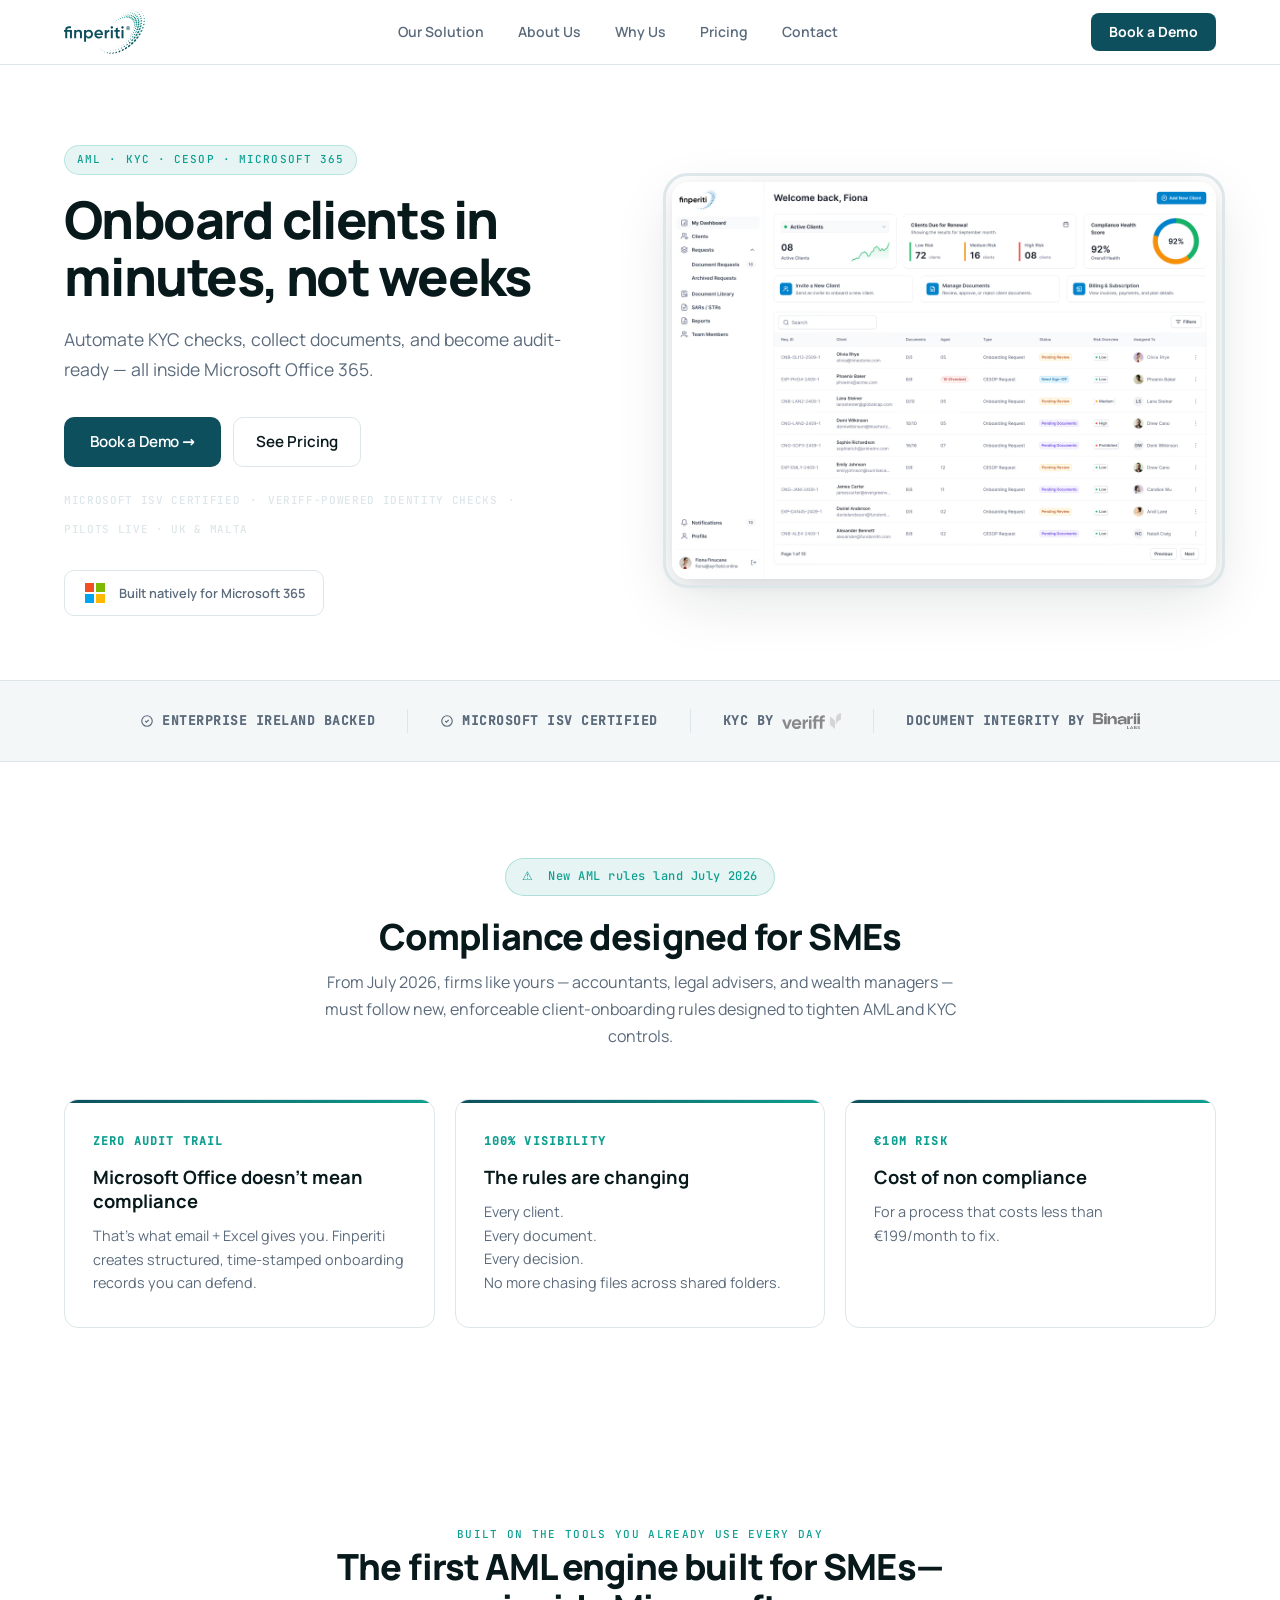
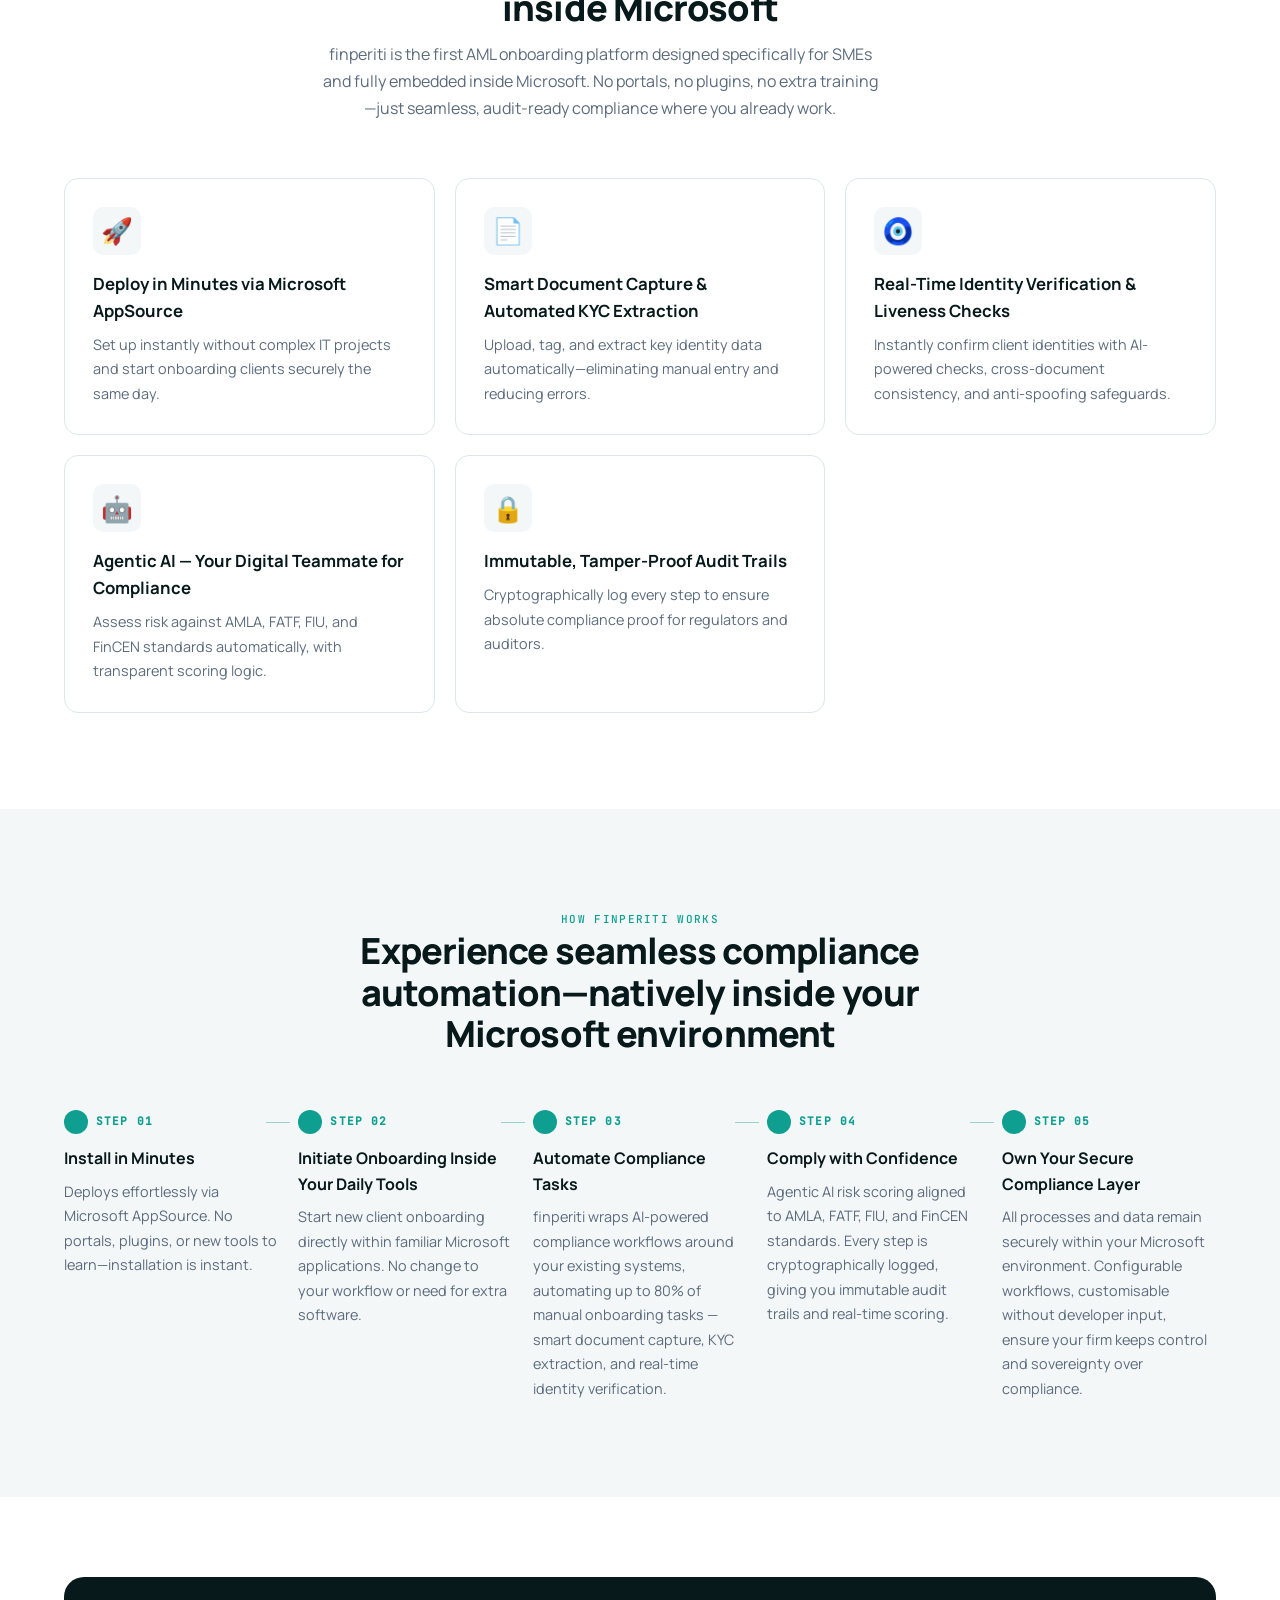
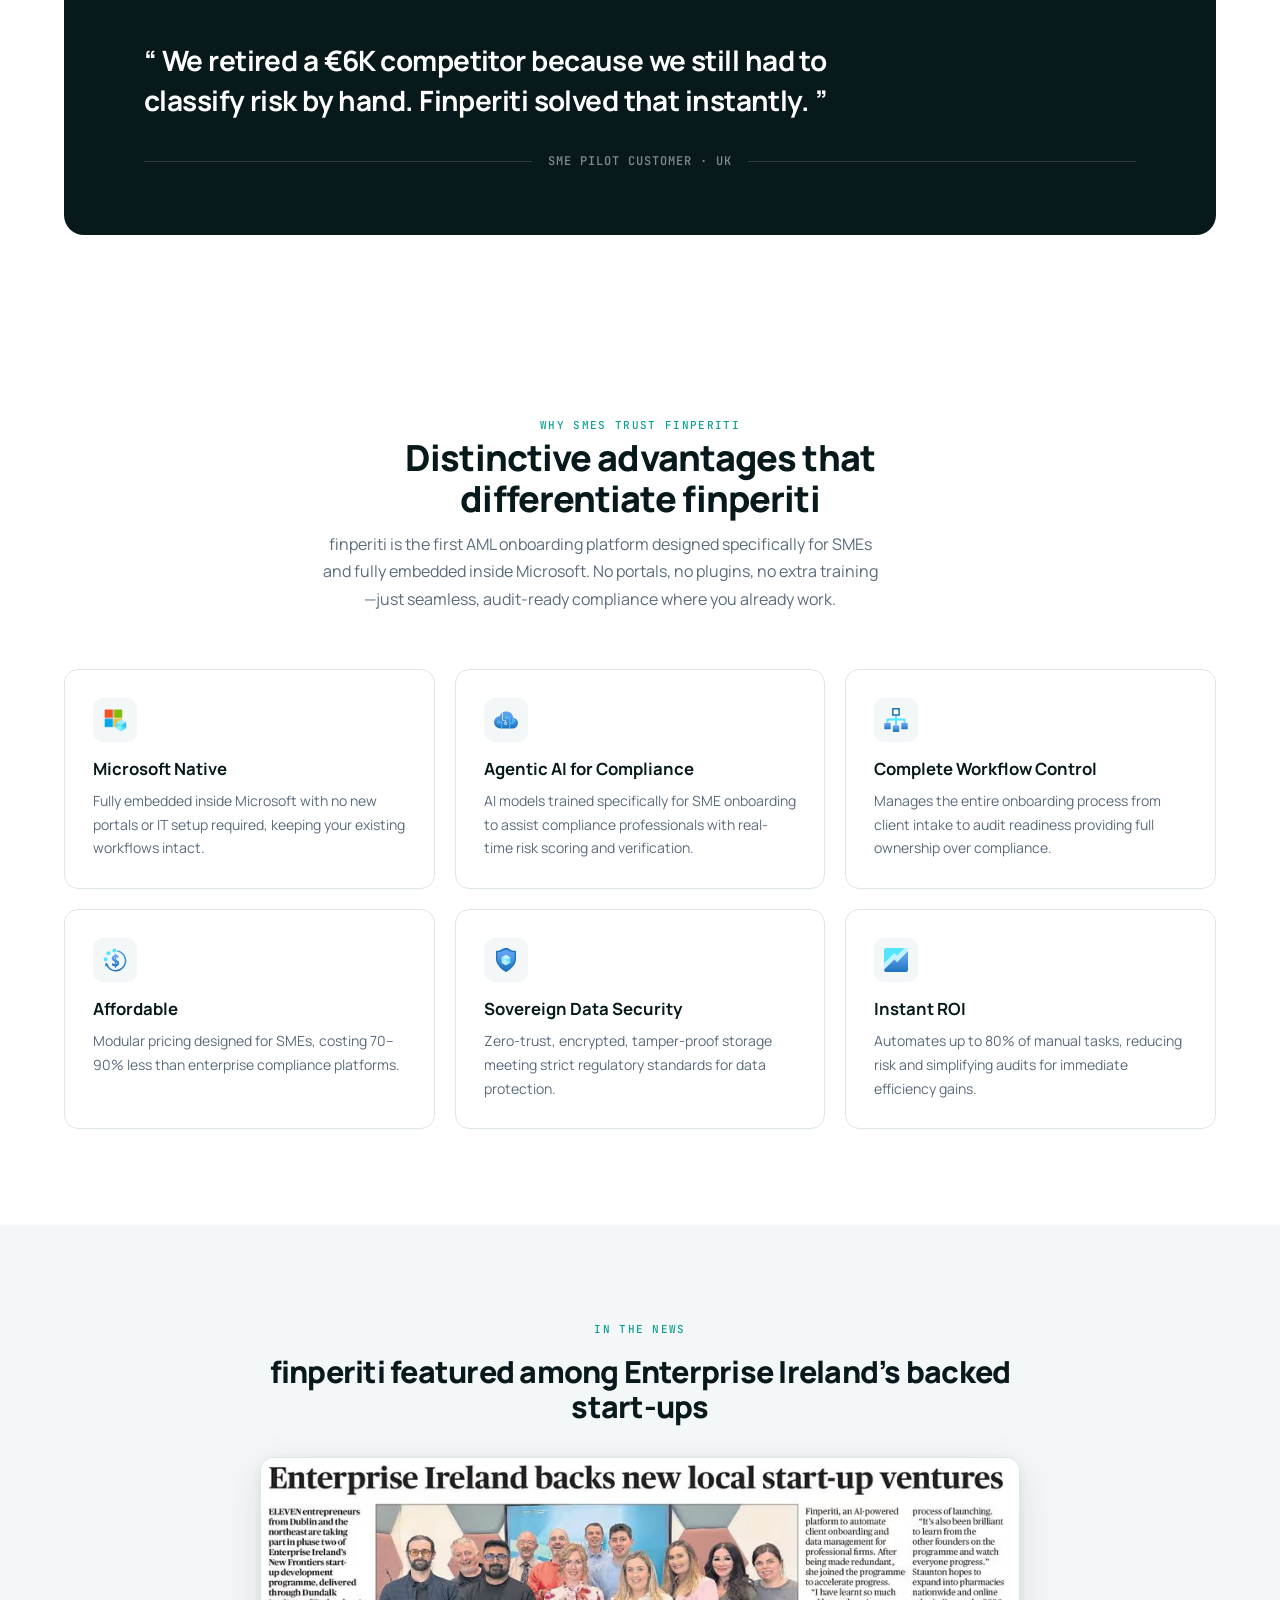
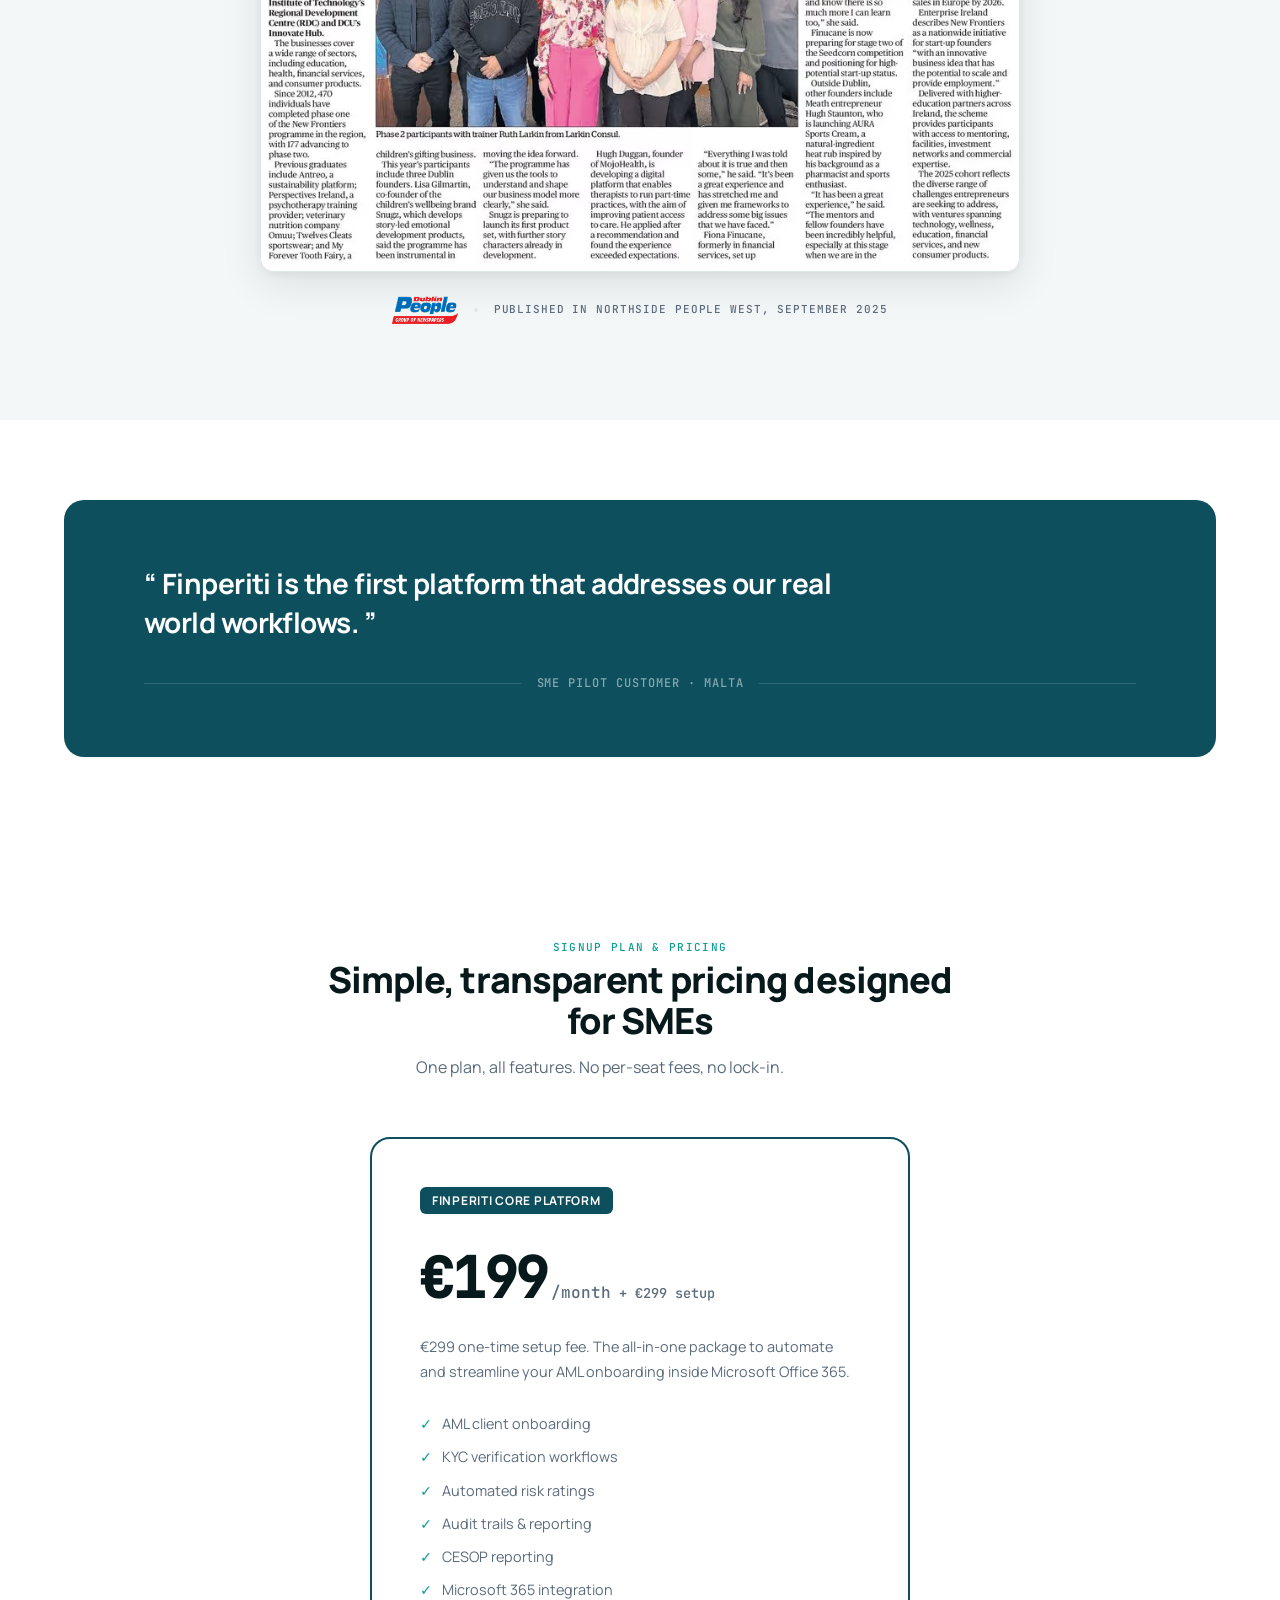
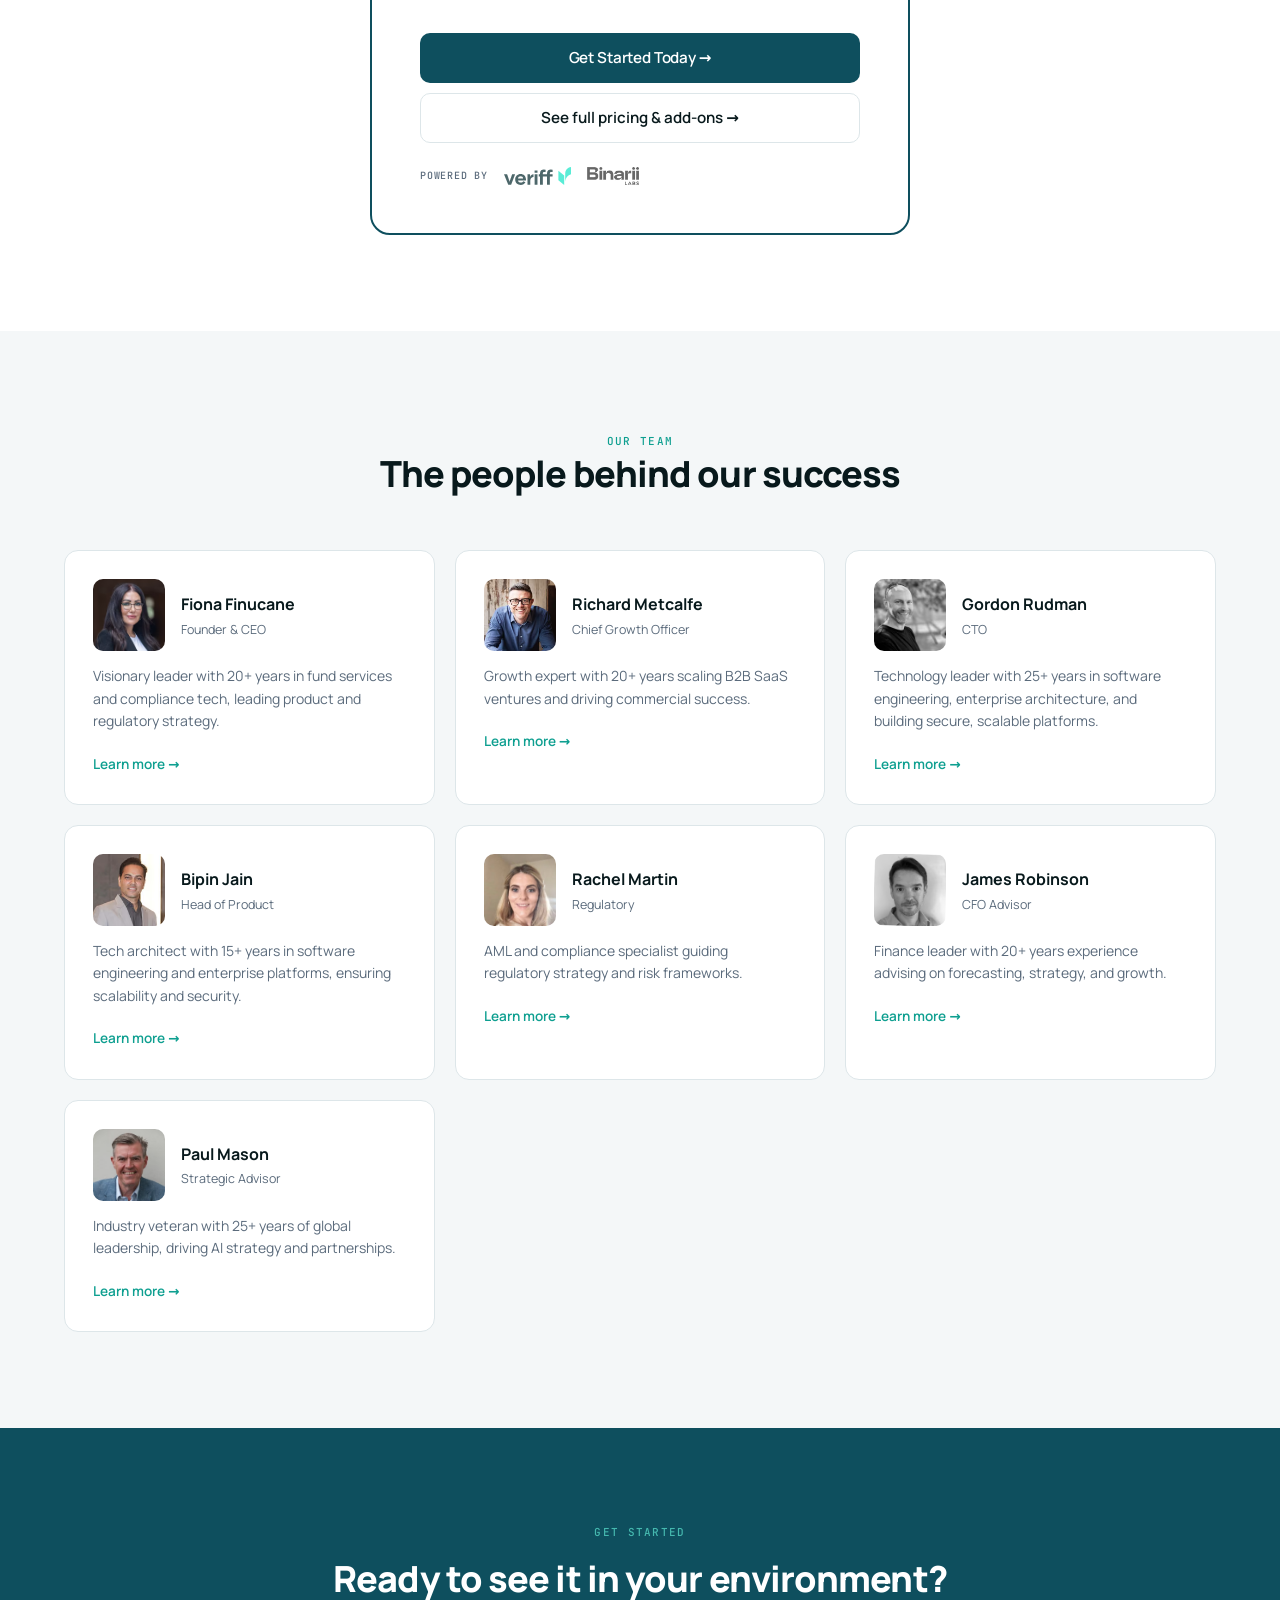
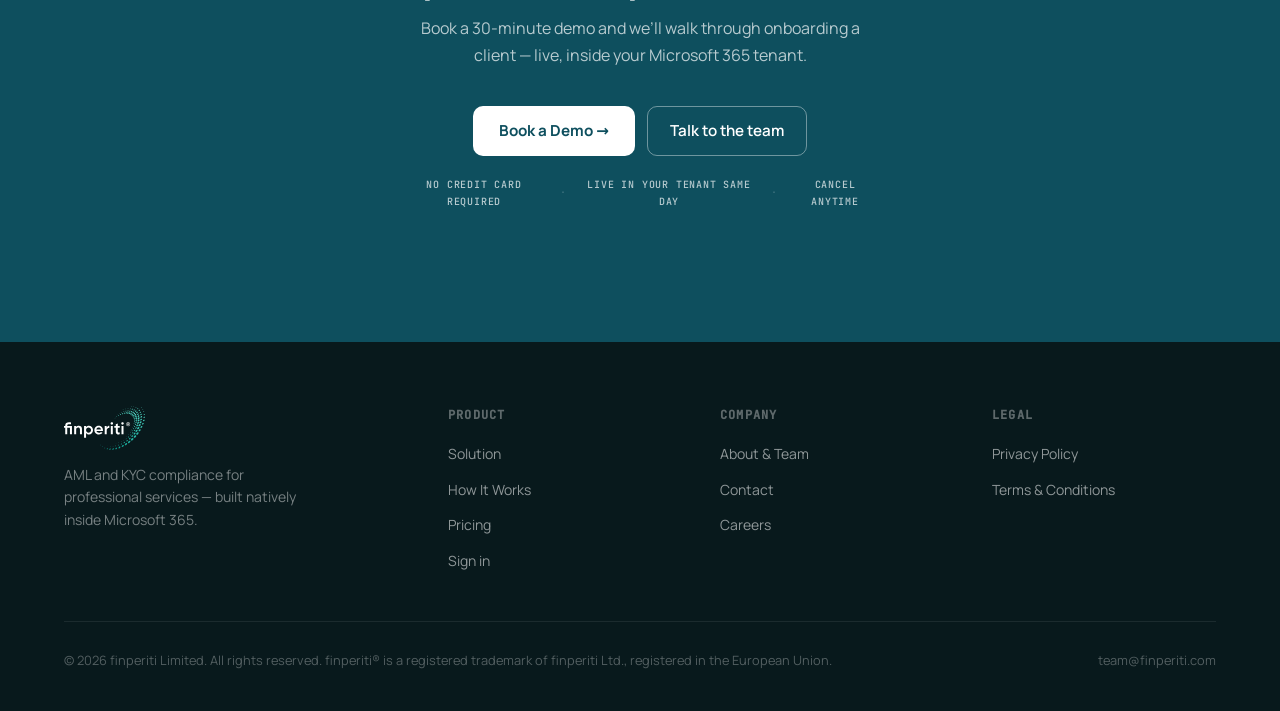
==== commit 78a74291: "perf: optimize images and consolidate CSS for faster page loads - Extract ~1.5KB of duplicated inlin" ====
--- a/index.html
+++ b/index.html
@@ -11,1413 +11,9 @@
       name="description"
       content="finperiti brings AI-powered AML and KYC onboarding inside Microsoft 365. Automate risk scoring, identity verification and audit trails &#8212; no new portals, no IT project."
     />
-    <style>
-      @font-face {
-        font-family: "Manrope";
-        font-style: normal;
-        font-weight: 400 800;
-        font-display: swap;
-        src: url("/fonts/manrope-variable-latin.woff2") format("woff2");
-      }
-      @font-face {
-        font-family: "JetBrains Mono";
-        font-style: normal;
-        font-weight: 500;
-        font-display: swap;
-        src: url("/fonts/jetbrains-mono-500-latin.woff2") format("woff2");
-      }
-      :root {
-        --ink: #08191c;
-        --petrol: #0e4f5e;
-        --teal: #0e9f90;
-        --bright: #5de6d2;
-        --steel: #5b6b7c;
-        --mist: #eaf0f1;
-        --surf: #f4f7f8;
-        --white: #ffffff;
-        --border: #dde6e9;
-        --mono: "JetBrains Mono", monospace;
-        --sans: "Manrope", system-ui, sans-serif;
-        --max: 1200px;
-        --r: 10px;
-      }
-      *,
-      *::before,
-      *::after {
-        box-sizing: border-box;
-        margin: 0;
-        padding: 0;
-      }
-      html {
-        font-size: 16px;
-        scroll-behavior: smooth;
-      }
-      body {
-        font-family: var(--sans);
-        color: var(--ink);
-        background: var(--white);
-        line-height: 1.6;
-        -webkit-font-smoothing: antialiased;
-      }
-      img {
-        display: block;
-        max-width: 100%;
-      }
-      a {
-        color: inherit;
-        text-decoration: none;
-      }
-      ul {
-        list-style: none;
-      }
-      button {
-        font-family: inherit;
-        cursor: pointer;
-        border: none;
-        background: none;
-      }
-      .wrap {
-        max-width: var(--max);
-        margin: 0 auto;
-        padding: 0 24px;
-      }
-      .eyebrow {
-        display: inline-flex;
-        align-items: center;
-        gap: 8px;
-        font-family: var(--mono);
-        font-size: 11px;
-        letter-spacing: 0.12em;
-        text-transform: uppercase;
-        color: var(--teal);
-        font-weight: 500;
-      }
-      .eyebrow-pill {
-        display: inline-block;
-        background: rgba(14, 159, 144, 0.1);
-        color: var(--teal);
-        font-family: var(--mono);
-        font-size: 11px;
-        letter-spacing: 0.1em;
-        text-transform: uppercase;
-        font-weight: 500;
-        padding: 5px 12px;
-        border-radius: 20px;
-        border: 1px solid rgba(14, 159, 144, 0.2);
-      }
-      h1 {
-        font-size: clamp(2rem, 5vw, 3.25rem);
-        font-weight: 800;
-        line-height: 1.1;
-        letter-spacing: -0.03em;
-        color: var(--ink);
-      }
-      h2 {
-        font-size: clamp(1.6rem, 3.5vw, 2.25rem);
-        font-weight: 800;
-        line-height: 1.15;
-        letter-spacing: -0.025em;
-        color: var(--ink);
-      }
-      h3 {
-        font-size: 1.05rem;
-        font-weight: 700;
-        color: var(--ink);
-      }
-      p {
-        color: var(--steel);
-        line-height: 1.7;
-      }
-      .lead {
-        font-size: 1.1rem;
-        color: var(--steel);
-        max-width: 540px;
-      }
-      .sec-sub {
-        font-size: 1rem;
-        color: var(--steel);
-        max-width: 560px;
-        margin-top: 12px;
-      }
-      .btn-primary {
-        display: inline-flex;
-        align-items: center;
-        gap: 8px;
-        background: var(--petrol);
-        color: var(--white);
-        padding: 13px 26px;
-        border-radius: var(--r);
-        font-size: 0.95rem;
-        font-weight: 600;
-        letter-spacing: -0.01em;
-        transition:
-          background 0.2s,
-          transform 0.15s;
-        text-decoration: none;
-      }
-      .btn-primary:hover {
-        background: #0a3d4a;
-        transform: translateY(-1px);
-      }
-      .btn-ghost {
-        display: inline-flex;
-        align-items: center;
-        border: 1.5px solid var(--border);
-        color: var(--ink);
-        padding: 12px 22px;
-        border-radius: var(--r);
-        font-size: 0.95rem;
-        font-weight: 600;
-        transition:
-          border-color 0.2s,
-          color 0.2s;
-        text-decoration: none;
-      }
-      .btn-ghost:hover {
-        border-color: var(--petrol);
-        color: var(--petrol);
-      }
-      .btn-white {
-        display: inline-flex;
-        align-items: center;
-        background: var(--white);
-        color: var(--petrol);
-        padding: 13px 26px;
-        border-radius: var(--r);
-        font-size: 0.95rem;
-        font-weight: 700;
-        transition: opacity 0.2s;
-        text-decoration: none;
-      }
-      .btn-white:hover {
-        opacity: 0.9;
-      }
-      .btn-outline-white {
-        display: inline-flex;
-        align-items: center;
-        border: 1.5px solid rgba(255, 255, 255, 0.4);
-        color: var(--white);
-        padding: 12px 22px;
-        border-radius: var(--r);
-        font-size: 0.95rem;
-        font-weight: 600;
-        transition: border-color 0.2s;
-        text-decoration: none;
-      }
-      .btn-outline-white:hover {
-        border-color: rgba(255, 255, 255, 0.8);
-      }
-
-      /* NAV */
-      .nav {
-        position: sticky;
-        top: 0;
-        z-index: 100;
-        background: rgba(255, 255, 255, 0.95);
-        backdrop-filter: blur(12px);
-        border-bottom: 1px solid var(--border);
-      }
-      .nav-inner {
-        display: grid;
-        grid-template-columns: auto 1fr auto;
-        align-items: center;
-        height: 64px;
-      }
-      .nav-logo img {
-        height: 40px;
-        width: auto;
-      }
-      .nav-links {
-        display: flex;
-        align-items: center;
-        justify-content: center;
-        gap: 6px;
-      }
-      .nav-links a {
-        font-size: 0.875rem;
-        font-weight: 600;
-        color: var(--steel);
-        padding: 6px 14px;
-        border-radius: 7px;
-        transition:
-          color 0.15s,
-          background 0.15s;
-      }
-      .nav-links a:hover {
-        color: var(--petrol);
-        background: var(--surf);
-      }
-      .nav-actions {
-        display: flex;
-        align-items: center;
-        gap: 10px;
-        justify-content: flex-end;
-      }
-      .nav-sign-in {
-        font-size: 0.875rem;
-        font-weight: 600;
-        color: var(--steel);
-        padding: 7px 16px;
-        border-radius: 7px;
-        transition: color 0.15s;
-      }
-      .nav-sign-in:hover {
-        color: var(--petrol);
-      }
-      .nav-cta {
-        font-size: 0.875rem;
-        font-weight: 700;
-        background: var(--petrol);
-        color: var(--white);
-        padding: 8px 18px;
-        border-radius: 8px;
-        transition: background 0.2s;
-      }
-      .nav-cta:hover {
-        background: #0a3d4a;
-      }
-      .nav-ham {
-        display: none;
-        flex-direction: column;
-        justify-content: center;
-        width: 40px;
-        height: 40px;
-        gap: 5px;
-        border-radius: 7px;
-        padding: 8px;
-        cursor: pointer;
-      }
-      .nav-ham span {
-        display: block;
-        height: 2px;
-        background: var(--ink);
-        border-radius: 2px;
-        transition: all 0.25s;
-      }
-      .nav-mob {
-        display: none;
-        flex-direction: column;
-        background: var(--white);
-        border-bottom: 1px solid var(--border);
-        padding: 12px 24px 20px;
-      }
-      .nav-mob a {
-        padding: 11px 0;
-        font-weight: 600;
-        font-size: 0.95rem;
-        color: var(--ink);
-        border-bottom: 1px solid var(--mist);
-      }
-      .nav-mob a:last-child {
-        border-bottom: none;
-        margin-top: 10px;
-      }
-      .nav-mob .btn-primary {
-        text-align: center;
-        justify-content: center;
-      }
-      .nav-mob.open {
-        display: flex;
-      }
-
-      /* HERO */
-      .hero {
-        padding: 80px 0 64px;
-        background: var(--white);
-        overflow: hidden;
-      }
-      .hero-inner {
-        display: grid;
-        grid-template-columns: 1fr 1fr;
-        align-items: center;
-        gap: 64px;
-      }
-      .hero-text h1 {
-        margin-top: 16px;
-      }
-      .hero-text .lead {
-        margin-top: 20px;
-      }
-      .hero-actions {
-        display: flex;
-        align-items: center;
-        gap: 12px;
-        margin-top: 32px;
-        flex-wrap: wrap;
-      }
-      .hero-trust {
-        margin-top: 24px;
-        font-family: var(--mono);
-        font-size: 11px;
-        letter-spacing: 0.06em;
-        text-transform: uppercase;
-        color: var(--steel);
-        display: flex;
-        align-items: center;
-        gap: 10px;
-        flex-wrap: wrap;
-      }
-      .hero-trust span {
-        color: var(--border);
-      }
-      .hero-image {
-        border-radius: 16px;
-        overflow: hidden;
-        box-shadow:
-          0 20px 60px rgba(8, 25, 28, 0.12),
-          0 4px 16px rgba(8, 25, 28, 0.06);
-        outline: 3px solid var(--border);
-        outline-offset: 6px;
-      }
-      .hero-image img {
-        border-radius: 12px;
-        display: block;
-        width: 100%;
-      }
-      .ms-badge {
-        display: inline-flex;
-        align-items: center;
-        gap: 12px;
-        border: 1px solid var(--border);
-        border-radius: 10px;
-        padding: 10px 18px;
-        margin-top: 32px;
-        font-size: 0.8rem;
-        font-weight: 600;
-        color: var(--steel);
-      }
-      .ms-badge svg {
-        width: 24px;
-        height: 24px;
-        flex-shrink: 0;
-      }
-
-      /* TRUST BAR */
-      .trust-bar {
-        padding: 28px 0;
-        border-top: 1px solid var(--border);
-        border-bottom: 1px solid var(--border);
-        background: var(--surf);
-      }
-      .trust-bar-inner {
-        display: flex;
-        align-items: center;
-        justify-content: center;
-        gap: 32px;
-        flex-wrap: wrap;
-      }
-      .trust-item {
-        display: flex;
-        align-items: center;
-        gap: 8px;
-        font-size: 0.8rem;
-        font-weight: 600;
-        color: var(--steel);
-        font-family: var(--mono);
-        letter-spacing: 0.04em;
-        text-transform: uppercase;
-      }
-      .trust-item-logo img {
-        height: 20px;
-        width: auto;
-        opacity: 0.5;
-        filter: grayscale(1);
-        transition:
-          opacity 0.2s,
-          filter 0.2s;
-      }
-      .trust-item-logo:hover img {
-        opacity: 0.8;
-        filter: grayscale(0);
-      }
-      .trust-divider {
-        width: 1px;
-        height: 24px;
-        background: var(--border);
-      }
-
-      /* SECTIONS */
-      .sec {
-        padding: 96px 0;
-      }
-      .sec-light {
-        background: var(--white);
-      }
-      .sec-surf {
-        background: var(--surf);
-      }
-      .sec-petrol {
-        background: var(--petrol);
-      }
-      .sec-head {
-        text-align: center;
-        max-width: 640px;
-        margin: 0 auto 56px;
-      }
-      .sec-head h2 {
-        margin-bottom: 12px;
-      }
-
-      /* FEATURE CARDS */
-      .feat-grid {
-        display: grid;
-        grid-template-columns: repeat(3, 1fr);
-        gap: 20px;
-      }
-      .feat-card {
-        background: var(--white);
-        border: 1px solid var(--border);
-        border-radius: 14px;
-        padding: 28px;
-        transition:
-          box-shadow 0.2s,
-          transform 0.2s;
-      }
-      .feat-card:hover {
-        box-shadow: 0 8px 30px rgba(8, 25, 28, 0.07);
-        transform: translateY(-2px);
-      }
-      .feat-icon-emoji {
-        font-size: 1.6rem;
-        line-height: 1;
-        width: 48px;
-        height: 48px;
-        display: flex;
-        align-items: center;
-        justify-content: center;
-        background: var(--surf);
-        border-radius: 10px;
-        margin-bottom: 16px;
-      }
-      .feat-card h3 {
-        margin-bottom: 8px;
-      }
-      .feat-card p {
-        font-size: 0.9rem;
-      }
-
-      /* HOW IT WORKS */
-      .steps-grid {
-        display: grid;
-        grid-template-columns: repeat(5, 1fr);
-        gap: 20px;
-      }
-      .step-card {
-        position: relative;
-      }
-      .step-number {
-        font-family: var(--mono);
-        font-size: 0.7rem;
-        font-weight: 700;
-        color: var(--teal);
-        letter-spacing: 0.1em;
-        text-transform: uppercase;
-        margin-bottom: 12px;
-        display: flex;
-        align-items: center;
-        gap: 8px;
-      }
-      .step-number::before {
-        content: "";
-        display: block;
-        width: 24px;
-        height: 24px;
-        background: var(--teal);
-        border-radius: 50%;
-        flex-shrink: 0;
-      }
-      .step-card h3 {
-        margin-bottom: 8px;
-        font-size: 1rem;
-      }
-      .step-card p {
-        font-size: 0.9rem;
-      }
-      .step-connector {
-        position: absolute;
-        top: 12px;
-        right: -12px;
-        width: 24px;
-        height: 1px;
-        background: var(--teal);
-        opacity: 0.4;
-      }
-      .step-card:last-child .step-connector {
-        display: none;
-      }
-
-      /* TESTIMONIAL */
-      .testimonial-section {
-        padding: 80px 0;
-      }
-      .testimonial-card {
-        background: var(--ink);
-        border-radius: 20px;
-        padding: 64px 80px;
-        position: relative;
-        overflow: hidden;
-      }
-      .testimonial-quote {
-        font-size: clamp(1.25rem, 3vw, 1.75rem);
-        font-weight: 700;
-        color: var(--white);
-        line-height: 1.4;
-        letter-spacing: -0.02em;
-        max-width: 740px;
-      }
-      .testimonial-quote::before {
-        content: "“";
-      }
-      .testimonial-quote::after {
-        content: "”";
-      }
-      .testimonial-attr {
-        margin-top: 32px;
-        display: flex;
-        align-items: center;
-        gap: 16px;
-      }
-      .testimonial-attr-line {
-        flex: 1;
-        height: 1px;
-        background: rgba(255, 255, 255, 0.15);
-      }
-      .testimonial-attr-text {
-        font-family: var(--mono);
-        font-size: 0.75rem;
-        color: rgba(255, 255, 255, 0.5);
-        letter-spacing: 0.08em;
-        text-transform: uppercase;
-      }
-
-      /* ADVANTAGES */
-      .adv-grid {
-        display: grid;
-        grid-template-columns: repeat(3, 1fr);
-        gap: 20px;
-      }
-      .adv-card {
-        border: 1px solid var(--border);
-        border-radius: 14px;
-        padding: 28px;
-        transition: border-color 0.2s;
-      }
-      .adv-card:hover {
-        border-color: var(--teal);
-      }
-      .adv-icon {
-        width: 44px;
-        height: 44px;
-        border-radius: 10px;
-        background: var(--surf);
-        display: flex;
-        align-items: center;
-        justify-content: center;
-        margin-bottom: 14px;
-      }
-      .adv-icon img {
-        width: 24px;
-        height: 24px;
-        object-fit: contain;
-      }
-      .adv-card h3 {
-        margin-bottom: 6px;
-      }
-      .adv-card p {
-        font-size: 0.875rem;
-      }
-
-      /* METRICS */
-      .metrics {
-        padding: 72px 0;
-        background: var(--petrol);
-      }
-      .metrics-grid {
-        display: grid;
-        grid-template-columns: repeat(3, 1fr);
-      }
-      .metric {
-        text-align: center;
-        padding: 0 32px;
-        border-right: 1px solid rgba(255, 255, 255, 0.12);
-      }
-      .metric:last-child {
-        border-right: none;
-      }
-      .metric-num {
-        font-family: var(--mono);
-        font-size: 3rem;
-        font-weight: 700;
-        color: var(--white);
-        line-height: 1;
-        letter-spacing: -0.04em;
-      }
-      .metric-label {
-        font-size: 0.85rem;
-        color: rgba(255, 255, 255, 0.6);
-        margin-top: 8px;
-        font-weight: 500;
-      }
-
-      /* PRESS */
-      .press-feature {
-        max-width: 760px;
-        margin: 0 auto;
-        text-align: center;
-      }
-      .press-feature h2 {
-        font-size: clamp(1.4rem, 3vw, 1.9rem);
-        margin-bottom: 32px;
-      }
-      .press-feature-img {
-        border-radius: 14px;
-        overflow: hidden;
-        box-shadow:
-          0 12px 40px rgba(8, 25, 28, 0.1),
-          0 2px 8px rgba(8, 25, 28, 0.06);
-        border: 1px solid var(--border);
-        margin-bottom: 24px;
-      }
-      .press-feature-img img {
-        width: 100%;
-        display: block;
-      }
-      .press-meta {
-        display: flex;
-        align-items: center;
-        justify-content: center;
-        gap: 16px;
-        flex-wrap: wrap;
-      }
-      .press-pub-logo img {
-        height: 28px;
-        width: auto;
-      }
-      .press-pub-dot {
-        width: 4px;
-        height: 4px;
-        background: var(--border);
-        border-radius: 50%;
-      }
-      .press-pub-caption {
-        font-family: var(--mono);
-        font-size: 11px;
-        letter-spacing: 0.08em;
-        text-transform: uppercase;
-        color: var(--steel);
-      }
-
-      /* PRICING */
-      .pricing-card {
-        max-width: 540px;
-        margin: 0 auto;
-        background: var(--white);
-        border: 2px solid var(--petrol);
-        border-radius: 20px;
-        padding: 48px;
-      }
-      .pricing-badge {
-        display: inline-block;
-        background: var(--petrol);
-        color: var(--white);
-        font-size: 0.75rem;
-        font-weight: 700;
-        letter-spacing: 0.06em;
-        text-transform: uppercase;
-        padding: 4px 12px;
-        border-radius: 6px;
-        margin-bottom: 20px;
-      }
-      .pricing-price {
-        display: flex;
-        align-items: baseline;
-        gap: 4px;
-        font-family: var(--mono);
-        color: var(--ink);
-      }
-      .pricing-price .amount {
-        font-size: 3.5rem;
-        font-weight: 700;
-        letter-spacing: -0.04em;
-      }
-      .pricing-price .mo {
-        font-size: 1rem;
-        color: var(--steel);
-      }
-      .pricing-price .setup {
-        font-size: 0.85rem;
-        color: var(--steel);
-        margin-left: 4px;
-      }
-      .pricing-desc {
-        margin: 12px 0 28px;
-        font-size: 0.9rem;
-        color: var(--steel);
-      }
-      .pricing-features {
-        list-style: none;
-        display: flex;
-        flex-direction: column;
-        gap: 10px;
-        margin-bottom: 32px;
-      }
-      .pricing-features li {
-        display: flex;
-        align-items: flex-start;
-        gap: 10px;
-        font-size: 0.9rem;
-        color: var(--steel);
-      }
-      .pricing-features li::before {
-        content: "✓";
-        color: var(--teal);
-        font-weight: 700;
-        font-size: 0.9rem;
-        flex-shrink: 0;
-      }
-      .pricing-partners {
-        margin-top: 24px;
-        display: flex;
-        align-items: center;
-        gap: 16px;
-      }
-      .pricing-partner-lbl {
-        font-family: var(--mono);
-        font-size: 10px;
-        letter-spacing: 0.08em;
-        text-transform: uppercase;
-        color: var(--steel);
-      }
-      .pricing-partners img {
-        height: 18px;
-        width: auto;
-        opacity: 0.55;
-      }
-
-      /* TEAM */
-      .team-grid {
-        display: grid;
-        grid-template-columns: repeat(3, 1fr);
-        gap: 20px;
-      }
-      .team-card {
-        background: var(--white);
-        border: 1px solid var(--border);
-        border-radius: 14px;
-        padding: 28px;
-        transition:
-          box-shadow 0.2s,
-          transform 0.2s;
-      }
-      .team-card:hover {
-        box-shadow: 0 8px 28px rgba(8, 25, 28, 0.07);
-        transform: translateY(-2px);
-      }
-      .team-header {
-        display: flex;
-        align-items: center;
-        gap: 16px;
-        margin-bottom: 14px;
-      }
-      .team-photo {
-        width: 72px;
-        height: 72px;
-        border-radius: 10px;
-        object-fit: cover;
-        flex-shrink: 0;
-        filter: grayscale(15%);
-        transition: filter 0.2s;
-        background: var(--surf);
-      }
-      .team-card:hover .team-photo {
-        filter: grayscale(0);
-      }
-      .team-name {
-        font-weight: 700;
-        font-size: 1rem;
-        color: var(--ink);
-        margin-bottom: 3px;
-      }
-      .team-role {
-        font-size: 0.78rem;
-        color: var(--steel);
-        line-height: 1.4;
-      }
-      .team-bio {
-        font-size: 0.875rem;
-        color: var(--steel);
-        line-height: 1.6;
-        margin-bottom: 18px;
-      }
-      .team-learn {
-        font-size: 0.85rem;
-        font-weight: 600;
-        color: var(--teal);
-        text-decoration: none;
-      }
-      .team-learn:hover {
-        text-decoration: underline;
-      }
-
-      /* CTA */
-      .cta-section {
-        padding: 96px 0;
-        background: var(--petrol);
-        position: relative;
-        overflow: hidden;
-      }
-      .cta-inner {
-        text-align: center;
-        position: relative;
-        z-index: 1;
-      }
-      .cta-inner h2 {
-        color: var(--white);
-        margin-bottom: 16px;
-      }
-      .cta-inner p {
-        color: rgba(255, 255, 255, 0.7);
-        margin-bottom: 36px;
-        max-width: 480px;
-        margin-left: auto;
-        margin-right: auto;
-      }
-      .cta-actions {
-        display: flex;
-        align-items: center;
-        justify-content: center;
-        gap: 12px;
-        flex-wrap: wrap;
-      }
-      .cta-trust {
-        margin-top: 20px;
-        font-family: var(--mono);
-        font-size: 10px;
-        letter-spacing: 0.08em;
-        text-transform: uppercase;
-        color: rgba(255, 255, 255, 0.45);
-        display: flex;
-        justify-content: center;
-        align-items: center;
-        gap: 12px;
-      }
-      .cta-trust span {
-        color: rgba(255, 255, 255, 0.2);
-      }
-
-      /* FOOTER */
-      .footer {
-        background: var(--ink);
-        padding: 64px 0 40px;
-      }
-      .footer-inner {
-        display: grid;
-        grid-template-columns: 1.5fr 1fr 1fr 1fr;
-        gap: 48px;
-        margin-bottom: 48px;
-      }
-      .footer-brand p {
-        font-size: 0.875rem;
-        color: rgba(255, 255, 255, 0.45);
-        margin-top: 14px;
-        max-width: 260px;
-        line-height: 1.6;
-      }
-      .footer-logo img {
-        height: 44px;
-        width: auto;
-      }
-      .footer-col h4 {
-        font-size: 0.75rem;
-        font-weight: 700;
-        letter-spacing: 0.1em;
-        text-transform: uppercase;
-        color: rgba(255, 255, 255, 0.35);
-        margin-bottom: 16px;
-        font-family: var(--mono);
-      }
-      .footer-col ul {
-        display: flex;
-        flex-direction: column;
-        gap: 10px;
-      }
-      .footer-col ul li a {
-        font-size: 0.875rem;
-        color: rgba(255, 255, 255, 0.55);
-        transition: color 0.15s;
-      }
-      .footer-col ul li a:hover {
-        color: var(--white);
-      }
-      .footer-bottom {
-        border-top: 1px solid rgba(255, 255, 255, 0.08);
-        padding-top: 28px;
-        display: flex;
-        align-items: center;
-        justify-content: space-between;
-        font-size: 0.8rem;
-        color: rgba(255, 255, 255, 0.3);
-      }
-      .footer-bottom a {
-        color: rgba(255, 255, 255, 0.3);
-        transition: color 0.15s;
-      }
-      .footer-bottom a:hover {
-        color: rgba(255, 255, 255, 0.7);
-      }
-
-      /* SCROLL REVEAL */
-      .rv {
-        opacity: 0;
-        transform: translateY(20px);
-        transition:
-          opacity 0.55s ease,
-          transform 0.55s ease;
-      }
-      .rv.visible {
-        opacity: 1;
-        transform: translateY(0);
-      }
-      .rv-d1 {
-        transition-delay: 0.05s;
-      }
-      .rv-d2 {
-        transition-delay: 0.1s;
-      }
-      .rv-d3 {
-        transition-delay: 0.15s;
-      }
-      .rv-d4 {
-        transition-delay: 0.2s;
-      }
-      .rv-d5 {
-        transition-delay: 0.25s;
-      }
-      .rv-d6 {
-        transition-delay: 0.3s;
-      }
-      @media (prefers-reduced-motion: reduce) {
-        .rv {
-          opacity: 1;
-          transform: none;
-        }
-      }
-
-      /* RESPONSIVE */
-      @media (max-width: 960px) {
-        .problem-grid {
-          grid-template-columns: 1fr;
-        }
-        .steps-grid {
-          grid-template-columns: repeat(2, 1fr);
-        }
-        .datacost {
-          grid-template-columns: 1fr;
-          gap: 32px;
-          padding: 40px;
-        }
-        .addon-grid {
-          grid-template-columns: repeat(2, 1fr);
-        }
-        .bundle-grid {
-          grid-template-columns: 1fr;
-        }
-        .hero-inner {
-          grid-template-columns: 1fr;
-          gap: 40px;
-        }
-        .feat-grid {
-          grid-template-columns: repeat(2, 1fr);
-        }
-        .adv-grid {
-          grid-template-columns: repeat(2, 1fr);
-        }
-        .steps-grid {
-          grid-template-columns: 1fr 1fr;
-          gap: 20px;
-        }
-        .step-connector {
-          display: none;
-        }
-        .team-grid {
-          grid-template-columns: repeat(2, 1fr);
-        }
-        .footer-inner {
-          grid-template-columns: 1fr 1fr;
-        }
-        .testimonial-card {
-          padding: 40px;
-        }
-        .metrics-grid {
-          grid-template-columns: 1fr;
-          gap: 24px;
-        }
-        .metric {
-          border-right: none;
-          border-bottom: 1px solid rgba(255, 255, 255, 0.12);
-          padding: 20px 0;
-        }
-        .metric:last-child {
-          border-bottom: none;
-        }
-      }
-      @media (max-width: 680px) {
-        .addon-grid {
-          grid-template-columns: 1fr;
-        }
-        .datacost {
-          padding: 32px 24px;
-        }
-        .nav-links,
-        .nav-sign-in {
-          display: none;
-        }
-        .nav-ham {
-          display: flex;
-        }
-        .hero {
-          padding: 48px 0 40px;
-        }
-        .sec {
-          padding: 64px 0;
-        }
-        .feat-grid,
-        .adv-grid,
-        .steps-grid {
-          grid-template-columns: 1fr;
-        }
-        .team-grid {
-          grid-template-columns: 1fr;
-          gap: 16px;
-        }
-        .footer-inner {
-          grid-template-columns: 1fr;
-          gap: 32px;
-        }
-        .footer-bottom {
-          flex-direction: column;
-          gap: 8px;
-          text-align: center;
-        }
-        .testimonial-card {
-          padding: 32px 24px;
-        }
-        .pricing-card {
-          padding: 32px 24px;
-        }
-        .trust-divider {
-          display: none;
-        }
-      }
-
-      /* PROBLEM SECTION */
-      .problem-lead {
-        max-width: 680px;
-        margin: 0 auto 12px;
-        text-align: center;
-      }
-      .problem-deadline {
-        display: inline-block;
-        background: rgba(14, 159, 144, 0.1);
-        color: var(--teal);
-        font-family: var(--mono);
-        font-size: 12px;
-        letter-spacing: 0.04em;
-        font-weight: 500;
-        padding: 8px 16px;
-        border-radius: 20px;
-        border: 1px solid rgba(14, 159, 144, 0.25);
-        margin-bottom: 20px;
-      }
-      .problem-grid {
-        display: grid;
-        grid-template-columns: repeat(3, 1fr);
-        gap: 20px;
-        margin-top: 48px;
-      }
-      .problem-card {
-        background: var(--white);
-        border: 1px solid var(--border);
-        border-radius: 14px;
-        padding: 32px 28px;
-        position: relative;
-        overflow: hidden;
-      }
-      .problem-card::before {
-        content: "";
-        position: absolute;
-        top: 0;
-        left: 0;
-        width: 100%;
-        height: 3px;
-        background: linear-gradient(90deg, var(--petrol), var(--teal));
-      }
-      .problem-stat {
-        font-family: var(--mono);
-        font-size: 0.72rem;
-        font-weight: 700;
-        letter-spacing: 0.1em;
-        text-transform: uppercase;
-        color: var(--teal);
-        margin-bottom: 16px;
-      }
-      .problem-card h3 {
-        font-size: 1.15rem;
-        margin-bottom: 10px;
-        line-height: 1.3;
-      }
-      .problem-card p {
-        font-size: 0.9rem;
-        line-height: 1.65;
-      }
-      .problem-card p .stack {
-        display: block;
-      }
-
-      /* DATA COST EXPLAINER */
-      .datacost {
-        background: var(--ink);
-        border-radius: 20px;
-        padding: 56px 64px;
-        display: grid;
-        grid-template-columns: 1.1fr 1fr;
-        gap: 56px;
-        align-items: center;
-        position: relative;
-        overflow: hidden;
-      }
-      .datacost-eyebrow {
-        font-family: var(--mono);
-        font-size: 11px;
-        letter-spacing: 0.1em;
-        text-transform: uppercase;
-        color: var(--bright);
-        margin-bottom: 14px;
-      }
-      .datacost h2 {
-        color: var(--white);
-        font-size: clamp(1.5rem, 3vw, 2rem);
-        margin-bottom: 16px;
-      }
-      .datacost p {
-        color: rgba(255, 255, 255, 0.7);
-        font-size: 0.98rem;
-        line-height: 1.7;
-      }
-      .datacost-points {
-        list-style: none;
-        display: flex;
-        flex-direction: column;
-        gap: 16px;
-      }
-      .datacost-points li {
-        display: flex;
-        gap: 14px;
-        align-items: flex-start;
-        color: rgba(255, 255, 255, 0.85);
-        font-size: 0.92rem;
-        line-height: 1.6;
-      }
-      .datacost-points li svg {
-        flex-shrink: 0;
-        margin-top: 3px;
-        color: var(--bright);
-      }
-      .datacost-highlight {
-        color: var(--white);
-        font-weight: 700;
-      }
-      .datacost-badge {
-        background: rgba(93, 230, 210, 0.1);
-        border: 1px solid rgba(93, 230, 210, 0.25);
-        border-radius: 14px;
-        padding: 28px;
-        text-align: center;
-      }
-      .datacost-badge .figure {
-        font-family: var(--mono);
-        font-size: 2.6rem;
-        font-weight: 700;
-        color: var(--bright);
-        line-height: 1;
-        letter-spacing: -0.03em;
-      }
-      .datacost-badge .figure-sub {
-        font-size: 0.85rem;
-        color: rgba(255, 255, 255, 0.6);
-        margin-top: 10px;
-      }
-      .datacost-badge .figure-note {
-        font-size: 0.78rem;
-        color: rgba(255, 255, 255, 0.45);
-        margin-top: 16px;
-        padding-top: 16px;
-        border-top: 1px solid rgba(255, 255, 255, 0.12);
-        line-height: 1.5;
-      }
-
-      /* ADD-ONS SECTION */
-      .addon-intro {
-        text-align: center;
-        max-width: 600px;
-        margin: 0 auto 48px;
-      }
-      .addon-grid {
-        display: grid;
-        grid-template-columns: repeat(3, 1fr);
-        gap: 20px;
-      }
-      .addon-card {
-        background: var(--white);
-        border: 1px solid var(--border);
-        border-radius: 14px;
-        padding: 28px;
-        display: flex;
-        flex-direction: column;
-        transition:
-          box-shadow 0.2s,
-          transform 0.2s,
-          border-color 0.2s;
-      }
-      .addon-card:hover {
-        box-shadow: 0 8px 28px rgba(8, 25, 28, 0.07);
-        transform: translateY(-2px);
-        border-color: var(--teal);
-      }
-      .addon-card h3 {
-        font-size: 1.05rem;
-        margin-bottom: 10px;
-        display: flex;
-        align-items: center;
-        gap: 10px;
-        flex-wrap: wrap;
-      }
-      .addon-soon {
-        font-family: var(--mono);
-        font-size: 9px;
-        font-weight: 700;
-        letter-spacing: 0.08em;
-        text-transform: uppercase;
-        background: var(--surf);
-        color: var(--steel);
-        padding: 3px 8px;
-        border-radius: 5px;
-        border: 1px solid var(--border);
-      }
-      .addon-card p {
-        font-size: 0.88rem;
-        line-height: 1.6;
-        margin-bottom: 16px;
-        flex: 1;
-      }
-      .addon-bestfor {
-        font-size: 0.8rem;
-        color: var(--steel);
-        border-top: 1px solid var(--mist);
-        padding-top: 14px;
-      }
-      .addon-bestfor strong {
-        color: var(--ink);
-        font-weight: 600;
-        display: block;
-        margin-bottom: 4px;
-        font-family: var(--mono);
-        font-size: 0.68rem;
-        letter-spacing: 0.08em;
-        text-transform: uppercase;
-      }
-
-      /* FIRM BUNDLES */
-      .bundle-grid {
-        display: grid;
-        grid-template-columns: repeat(3, 1fr);
-        gap: 20px;
-        margin-top: 8px;
-      }
-      .bundle-card {
-        border: 1px solid var(--border);
-        border-radius: 16px;
-        padding: 32px 28px;
-        background: var(--white);
-        display: flex;
-        flex-direction: column;
-        position: relative;
-        transition:
-          box-shadow 0.2s,
-          transform 0.2s;
-      }
-      .bundle-card:hover {
-        box-shadow: 0 10px 34px rgba(8, 25, 28, 0.08);
-        transform: translateY(-2px);
-      }
-      .bundle-card.featured {
-        border: 2px solid var(--petrol);
-      }
-      .bundle-flag {
-        position: absolute;
-        top: -11px;
-        left: 28px;
-        background: var(--petrol);
-        color: #fff;
-        font-family: var(--mono);
-        font-size: 9px;
-        font-weight: 700;
-        letter-spacing: 0.1em;
-        text-transform: uppercase;
-        padding: 4px 12px;
-        border-radius: 6px;
-      }
-      .bundle-type {
-        font-size: 1.1rem;
-        font-weight: 800;
-        color: var(--ink);
-        margin-bottom: 4px;
-        letter-spacing: -0.01em;
-      }
-      .bundle-who {
-        font-size: 0.8rem;
-        color: var(--steel);
-        margin-bottom: 20px;
-        font-family: var(--mono);
-        letter-spacing: 0.02em;
-      }
-      .bundle-rec {
-        font-family: var(--mono);
-        font-size: 0.68rem;
-        font-weight: 700;
-        letter-spacing: 0.08em;
-        text-transform: uppercase;
-        color: var(--teal);
-        margin-bottom: 12px;
-      }
-      .bundle-items {
-        list-style: none;
-        display: flex;
-        flex-direction: column;
-        gap: 10px;
-        margin-bottom: 20px;
-        flex: 1;
-      }
-      .bundle-items li {
-        display: flex;
-        gap: 10px;
-        align-items: flex-start;
-        font-size: 0.9rem;
-        color: var(--ink);
-      }
-      .bundle-items li svg {
-        flex-shrink: 0;
-        margin-top: 3px;
-        color: var(--teal);
-      }
-      .bundle-note {
-        font-size: 0.82rem;
-        color: var(--steel);
-        line-height: 1.55;
-        border-top: 1px solid var(--mist);
-        padding-top: 16px;
-      }
-    </style>
+    <link rel="preload" href="/fonts/manrope-variable-latin.woff2" as="font" type="font/woff2" crossorigin />
+    <link rel="preload" href="/fonts/jetbrains-mono-500-latin.woff2" as="font" type="font/woff2" crossorigin />
+    <link rel="stylesheet" href="/css/site.css" />
   </head>
   <body>
     <!-- NAV -->
@@ -1439,7 +35,7 @@
             <a href="/contact">Contact</a>
           </nav>
           <div class="nav-actions">
-            <a href="#" class="nav-sign-in">Sign in</a>
+            <!-- <a href="#" class="nav-sign-in">Sign in</a> -->
             <a href="/contact" class="nav-cta">Book a Demo</a>
           </div>
           <button class="nav-ham" id="navHam" aria-label="Toggle menu" aria-expanded="false">
@@ -1487,11 +83,21 @@
             </div>
           </div>
           <div class="hero-image rv rv-d2">
-            <img
-              src="/images/hero-illustration.svg"
-              alt="finperiti compliance dashboard"
-              loading="eager"
-            />
+            <a
+              href="/images/hero-illustration.svg"
+              target="_blank"
+              rel="noopener"
+              aria-label="View full-size finperiti compliance dashboard"
+            >
+              <img
+                src="/images/hero-illustration.avif"
+                alt="finperiti compliance dashboard"
+                width="1200"
+                height="876"
+                loading="eager"
+                fetchpriority="high"
+              />
+            </a>
           </div>
         </div>
       </div>
@@ -1535,7 +141,7 @@
           <div class="trust-item trust-item-logo">
             <span>Document Integrity by</span
             ><img
-              src="/images/logo-binarii-labs.png"
+              src="/images/logo-binarii-labs.avif"
               alt="Binarii"
               style="height: 16px; width: auto"
             />
@@ -1732,7 +338,7 @@
         </div>
         <div class="adv-grid">
           <div class="adv-card rv rv-d1">
-            <div class="adv-icon"><img src="/images/icon-microsoft-native.svg" alt="" /></div>
+            <div class="adv-icon"><img src="/images/icon-microsoft-native.avif" alt="" /></div>
             <h3>Microsoft Native</h3>
             <p>
               Fully embedded inside Microsoft with no new portals or IT setup required, keeping your
@@ -1795,14 +401,17 @@
           </h2>
           <div class="press-feature-img">
             <img
-              src="/images/press-feature-enterprise-ireland.jpg"
+              src="/images/press-feature-enterprise-ireland.avif"
               alt="finperiti featured in Northside People West alongside Enterprise Ireland backed start-ups"
+              width="900"
+              height="490"
               loading="lazy"
+              decoding="async"
             />
           </div>
           <div class="press-meta">
             <div class="press-pub-logo">
-              <img src="/images/press-logo-northside-people.png" alt="Northside People West" />
+              <img src="/images/press-logo-northside-people.avif" alt="Northside People West" />
             </div>
             <div class="press-pub-dot"></div>
             <span class="press-pub-caption"
@@ -1868,7 +477,7 @@
             <span class="pricing-partner-lbl">Powered by</span>
             <img src="/images/logo-veriff.svg" alt="Veriff" style="height: 18px; opacity: 0.7" />
             <img
-              src="/images/logo-binarii-labs.png"
+              src="/images/logo-binarii-labs.avif"
               alt="Binarii"
               style="height: 18px; opacity: 0.6"
             />
@@ -1889,7 +498,7 @@
             <div class="team-header">
               <img
                 class="team-photo"
-                src="/images/team-fiona.jpg"
+                src="/images/team-fiona.avif"
                 alt="Fiona Finucane"
                 loading="lazy"
               />
@@ -1908,7 +517,7 @@
             <div class="team-header">
               <img
                 class="team-photo"
-                src="/images/team-richard.jpg"
+                src="/images/team-richard.avif"
                 alt="Richard Metcalfe"
                 loading="lazy"
               />
@@ -1926,7 +535,7 @@
             <div class="team-header">
               <img
                 class="team-photo"
-                src="/images/team-gordon.jpg"
+                src="/images/team-gordon.avif"
                 alt="Gordon Rudman"
                 loading="lazy"
               />
@@ -1945,7 +554,7 @@
             <div class="team-header">
               <img
                 class="team-photo"
-                src="/images/team-bipin.jpg"
+                src="/images/team-bipin.avif"
                 alt="Bipin Jain"
                 loading="lazy"
               />
@@ -1964,7 +573,7 @@
             <div class="team-header">
               <img
                 class="team-photo"
-                src="/images/team-rachel.jpg"
+                src="/images/team-rachel.avif"
                 alt="Rachel Martin"
                 loading="lazy"
               />
@@ -1982,7 +591,7 @@
             <div class="team-header">
               <img
                 class="team-photo"
-                src="/images/team-james.jpg"
+                src="/images/team-james.avif"
                 alt="James Robinson"
                 loading="lazy"
               />
@@ -1999,7 +608,7 @@
           </div>
           <div class="team-card rv rv-d1">
             <div class="team-header">
-              <img class="team-photo" src="/images/team-paul.jpg" alt="Paul Mason" loading="lazy" />
+              <img class="team-photo" src="/images/team-paul.avif" alt="Paul Mason" loading="lazy" />
               <div>
                 <div class="team-name">Paul Mason</div>
                 <div class="team-role">Strategic Advisor</div>
@@ -2124,6 +733,12 @@
           var open = mob.classList.toggle("open");
           ham.setAttribute("aria-expanded", open);
         });
+        mob.addEventListener("click", function (e) {
+          if (e.target.tagName === "A") {
+            mob.classList.remove("open");
+            ham.setAttribute("aria-expanded", "false");
+          }
+        });
       })();
     </script>
   </body>
--- a/css/site.css
+++ b/css/site.css
@@ -0,0 +1,2116 @@
+@font-face {
+  font-family: "Manrope";
+  font-style: normal;
+  font-weight: 400 800;
+  font-display: swap;
+  src: url("/fonts/manrope-variable-latin.woff2") format("woff2");
+}
+@font-face {
+  font-family: "JetBrains Mono";
+  font-style: normal;
+  font-weight: 500;
+  font-display: swap;
+  src: url("/fonts/jetbrains-mono-500-latin.woff2") format("woff2");
+}
+:root {
+  --ink: #08191c;
+  --petrol: #0e4f5e;
+  --teal: #0e9f90;
+  --bright: #5de6d2;
+  --steel: #5b6b7c;
+  --mist: #eaf0f1;
+  --surf: #f4f7f8;
+  --white: #ffffff;
+  --border: #dde6e9;
+  --mono: "JetBrains Mono", monospace;
+  --sans: "Manrope", system-ui, sans-serif;
+  --max: 1200px;
+  --r: 10px;
+}
+*,
+*::before,
+*::after {
+  box-sizing: border-box;
+  margin: 0;
+  padding: 0;
+}
+html {
+  font-size: 16px;
+  scroll-behavior: smooth;
+}
+body {
+  font-family: var(--sans);
+  color: var(--ink);
+  background: var(--white);
+  line-height: 1.6;
+  -webkit-font-smoothing: antialiased;
+}
+img {
+  display: block;
+  max-width: 100%;
+  height: auto;
+}
+a {
+  color: inherit;
+  text-decoration: none;
+}
+ul {
+  list-style: none;
+}
+button {
+  font-family: inherit;
+  cursor: pointer;
+  border: none;
+  background: none;
+}
+.wrap {
+  max-width: var(--max);
+  margin: 0 auto;
+  padding: 0 24px;
+}
+.eyebrow {
+  display: inline-flex;
+  align-items: center;
+  gap: 8px;
+  font-family: var(--mono);
+  font-size: 11px;
+  letter-spacing: 0.12em;
+  text-transform: uppercase;
+  color: var(--teal);
+  font-weight: 500;
+}
+.eyebrow-pill {
+  display: inline-block;
+  background: rgba(14, 159, 144, 0.1);
+  color: var(--teal);
+  font-family: var(--mono);
+  font-size: 11px;
+  letter-spacing: 0.1em;
+  text-transform: uppercase;
+  font-weight: 500;
+  padding: 5px 12px;
+  border-radius: 20px;
+  border: 1px solid rgba(14, 159, 144, 0.2);
+}
+h1 {
+  font-size: clamp(2rem, 5vw, 3.25rem);
+  font-weight: 800;
+  line-height: 1.1;
+  letter-spacing: -0.03em;
+  color: var(--ink);
+}
+h2 {
+  font-size: clamp(1.6rem, 3.5vw, 2.25rem);
+  font-weight: 800;
+  line-height: 1.15;
+  letter-spacing: -0.025em;
+  color: var(--ink);
+}
+h3 {
+  font-size: 1.05rem;
+  font-weight: 700;
+  color: var(--ink);
+}
+p {
+  color: var(--steel);
+  line-height: 1.7;
+}
+.lead {
+  font-size: 1.1rem;
+  color: var(--steel);
+  max-width: 540px;
+}
+.sec-sub {
+  font-size: 1rem;
+  color: var(--steel);
+  max-width: 560px;
+  margin-top: 12px;
+}
+.btn-primary {
+  display: inline-flex;
+  align-items: center;
+  gap: 8px;
+  background: var(--petrol);
+  color: var(--white);
+  padding: 13px 26px;
+  border-radius: var(--r);
+  font-size: 0.95rem;
+  font-weight: 600;
+  letter-spacing: -0.01em;
+  transition:
+    background 0.2s,
+    transform 0.15s;
+  text-decoration: none;
+}
+.btn-primary:hover {
+  background: #0a3d4a;
+  transform: translateY(-1px);
+}
+.btn-ghost {
+  display: inline-flex;
+  align-items: center;
+  border: 1.5px solid var(--border);
+  color: var(--ink);
+  padding: 12px 22px;
+  border-radius: var(--r);
+  font-size: 0.95rem;
+  font-weight: 600;
+  transition:
+    border-color 0.2s,
+    color 0.2s;
+  text-decoration: none;
+}
+.btn-ghost:hover {
+  border-color: var(--petrol);
+  color: var(--petrol);
+}
+.btn-white {
+  display: inline-flex;
+  align-items: center;
+  background: var(--white);
+  color: var(--petrol);
+  padding: 13px 26px;
+  border-radius: var(--r);
+  font-size: 0.95rem;
+  font-weight: 700;
+  transition: opacity 0.2s;
+  text-decoration: none;
+}
+.btn-white:hover {
+  opacity: 0.9;
+}
+.btn-outline-white {
+  display: inline-flex;
+  align-items: center;
+  border: 1.5px solid rgba(255, 255, 255, 0.4);
+  color: var(--white);
+  padding: 12px 22px;
+  border-radius: var(--r);
+  font-size: 0.95rem;
+  font-weight: 600;
+  transition: border-color 0.2s;
+  text-decoration: none;
+}
+.btn-outline-white:hover {
+  border-color: rgba(255, 255, 255, 0.8);
+}
+
+/* NAV */
+.nav {
+  position: sticky;
+  top: 0;
+  z-index: 100;
+  background: rgba(255, 255, 255, 0.95);
+  backdrop-filter: blur(12px);
+  border-bottom: 1px solid var(--border);
+}
+.nav-inner {
+  display: grid;
+  grid-template-columns: auto 1fr auto;
+  align-items: center;
+  height: 64px;
+}
+.nav-logo img {
+  height: 40px;
+  width: auto;
+}
+.nav-links {
+  display: flex;
+  align-items: center;
+  justify-content: center;
+  gap: 6px;
+}
+.nav-links a {
+  font-size: 0.875rem;
+  font-weight: 600;
+  color: var(--steel);
+  padding: 6px 14px;
+  border-radius: 7px;
+  transition:
+    color 0.15s,
+    background 0.15s;
+}
+.nav-links a:hover {
+  color: var(--petrol);
+  background: var(--surf);
+}
+.nav-actions {
+  display: flex;
+  align-items: center;
+  gap: 10px;
+  justify-content: flex-end;
+}
+.nav-sign-in {
+  font-size: 0.875rem;
+  font-weight: 600;
+  color: var(--steel);
+  padding: 7px 16px;
+  border-radius: 7px;
+  transition: color 0.15s;
+}
+.nav-sign-in:hover {
+  color: var(--petrol);
+}
+.nav-cta {
+  font-size: 0.875rem;
+  font-weight: 700;
+  background: var(--petrol);
+  color: var(--white);
+  padding: 8px 18px;
+  border-radius: 8px;
+  transition: background 0.2s;
+}
+.nav-cta:hover {
+  background: #0a3d4a;
+}
+.nav-ham {
+  display: none;
+  flex-direction: column;
+  justify-content: center;
+  width: 40px;
+  height: 40px;
+  gap: 5px;
+  border-radius: 7px;
+  padding: 8px;
+  cursor: pointer;
+}
+.nav-ham span {
+  display: block;
+  height: 2px;
+  background: var(--ink);
+  border-radius: 2px;
+  transition: all 0.25s;
+}
+.nav-mob {
+  display: none;
+  flex-direction: column;
+  background: var(--white);
+  border-bottom: 1px solid var(--border);
+  padding: 12px 24px 20px;
+}
+.nav-mob a {
+  padding: 11px 0;
+  font-weight: 600;
+  font-size: 0.95rem;
+  color: var(--ink);
+  border-bottom: 1px solid var(--mist);
+}
+.nav-mob a:last-child {
+  border-bottom: none;
+  margin-top: 10px;
+}
+.nav-mob .btn-primary {
+  text-align: center;
+  justify-content: center;
+}
+.nav-mob.open {
+  display: flex;
+  position: fixed;
+  top: 65px;
+  left: 0;
+  right: 0;
+  z-index: 100;
+  max-height: calc(100vh - 65px);
+  overflow-y: auto;
+  box-shadow: 0 12px 24px rgba(15, 23, 42, 0.12);
+}
+
+/* HERO */
+.hero {
+  padding: 80px 0 64px;
+  background: var(--white);
+  overflow: hidden;
+}
+.hero-inner {
+  display: grid;
+  grid-template-columns: 1fr 1fr;
+  align-items: center;
+  gap: 64px;
+}
+.hero-text h1 {
+  margin-top: 16px;
+}
+.hero-text .lead {
+  margin-top: 20px;
+}
+.hero-actions {
+  display: flex;
+  align-items: center;
+  gap: 12px;
+  margin-top: 32px;
+  flex-wrap: wrap;
+}
+.hero-trust {
+  margin-top: 24px;
+  font-family: var(--mono);
+  font-size: 11px;
+  letter-spacing: 0.06em;
+  text-transform: uppercase;
+  color: var(--steel);
+  display: flex;
+  align-items: center;
+  gap: 10px;
+  flex-wrap: wrap;
+}
+.hero-trust span {
+  color: var(--border);
+}
+.hero-image {
+  border-radius: 16px;
+  overflow: hidden;
+  box-shadow:
+    0 20px 60px rgba(8, 25, 28, 0.12),
+    0 4px 16px rgba(8, 25, 28, 0.06);
+  outline: 3px solid var(--border);
+  outline-offset: 6px;
+}
+.hero-image img {
+  border-radius: 12px;
+  display: block;
+  width: 100%;
+}
+.ms-badge {
+  display: inline-flex;
+  align-items: center;
+  gap: 12px;
+  border: 1px solid var(--border);
+  border-radius: 10px;
+  padding: 10px 18px;
+  margin-top: 32px;
+  font-size: 0.8rem;
+  font-weight: 600;
+  color: var(--steel);
+}
+.ms-badge svg {
+  width: 24px;
+  height: 24px;
+  flex-shrink: 0;
+}
+
+/* TRUST BAR */
+.trust-bar {
+  padding: 28px 0;
+  border-top: 1px solid var(--border);
+  border-bottom: 1px solid var(--border);
+  background: var(--surf);
+}
+.trust-bar-inner {
+  display: flex;
+  align-items: center;
+  justify-content: center;
+  gap: 32px;
+  flex-wrap: wrap;
+}
+.trust-item {
+  display: flex;
+  align-items: center;
+  gap: 8px;
+  font-size: 0.8rem;
+  font-weight: 600;
+  color: var(--steel);
+  font-family: var(--mono);
+  letter-spacing: 0.04em;
+  text-transform: uppercase;
+}
+.trust-item-logo img {
+  height: 20px;
+  width: auto;
+  opacity: 0.5;
+  filter: grayscale(1);
+  transition:
+    opacity 0.2s,
+    filter 0.2s;
+}
+.trust-item-logo:hover img {
+  opacity: 0.8;
+  filter: grayscale(0);
+}
+.trust-divider {
+  width: 1px;
+  height: 24px;
+  background: var(--border);
+}
+
+/* SECTIONS */
+.sec {
+  padding: 96px 0;
+}
+.sec-light {
+  background: var(--white);
+}
+.sec-surf {
+  background: var(--surf);
+}
+.sec-petrol {
+  background: var(--petrol);
+}
+.sec-head {
+  text-align: center;
+  max-width: 640px;
+  margin: 0 auto 56px;
+}
+.sec-head h2 {
+  margin-bottom: 12px;
+}
+
+/* FEATURE CARDS */
+.feat-grid {
+  display: grid;
+  grid-template-columns: repeat(3, 1fr);
+  gap: 20px;
+}
+.feat-card {
+  background: var(--white);
+  border: 1px solid var(--border);
+  border-radius: 14px;
+  padding: 28px;
+  transition:
+    box-shadow 0.2s,
+    transform 0.2s;
+}
+.feat-card:hover {
+  box-shadow: 0 8px 30px rgba(8, 25, 28, 0.07);
+  transform: translateY(-2px);
+}
+.feat-icon-emoji {
+  font-size: 1.6rem;
+  line-height: 1;
+  width: 48px;
+  height: 48px;
+  display: flex;
+  align-items: center;
+  justify-content: center;
+  background: var(--surf);
+  border-radius: 10px;
+  margin-bottom: 16px;
+}
+.feat-card h3 {
+  margin-bottom: 8px;
+}
+.feat-card p {
+  font-size: 0.9rem;
+}
+
+/* HOW IT WORKS */
+.steps-grid {
+  display: grid;
+  grid-template-columns: repeat(5, 1fr);
+  gap: 20px;
+}
+.step-card {
+  position: relative;
+}
+.step-number {
+  font-family: var(--mono);
+  font-size: 0.7rem;
+  font-weight: 700;
+  color: var(--teal);
+  letter-spacing: 0.1em;
+  text-transform: uppercase;
+  margin-bottom: 12px;
+  display: flex;
+  align-items: center;
+  gap: 8px;
+}
+.step-number::before {
+  content: "";
+  display: block;
+  width: 24px;
+  height: 24px;
+  background: var(--teal);
+  border-radius: 50%;
+  flex-shrink: 0;
+}
+.step-card h3 {
+  margin-bottom: 8px;
+  font-size: 1rem;
+}
+.step-card p {
+  font-size: 0.9rem;
+}
+.step-connector {
+  position: absolute;
+  top: 12px;
+  right: -12px;
+  width: 24px;
+  height: 1px;
+  background: var(--teal);
+  opacity: 0.4;
+}
+.step-card:last-child .step-connector {
+  display: none;
+}
+
+/* TESTIMONIAL */
+.testimonial-section {
+  padding: 80px 0;
+}
+.testimonial-card {
+  background: var(--ink);
+  border-radius: 20px;
+  padding: 64px 80px;
+  position: relative;
+  overflow: hidden;
+}
+.testimonial-quote {
+  font-size: clamp(1.25rem, 3vw, 1.75rem);
+  font-weight: 700;
+  color: var(--white);
+  line-height: 1.4;
+  letter-spacing: -0.02em;
+  max-width: 740px;
+}
+.testimonial-quote::before {
+  content: "“";
+}
+.testimonial-quote::after {
+  content: "”";
+}
+.testimonial-attr {
+  margin-top: 32px;
+  display: flex;
+  align-items: center;
+  gap: 16px;
+}
+.testimonial-attr-line {
+  flex: 1;
+  height: 1px;
+  background: rgba(255, 255, 255, 0.15);
+}
+.testimonial-attr-text {
+  font-family: var(--mono);
+  font-size: 0.75rem;
+  color: rgba(255, 255, 255, 0.5);
+  letter-spacing: 0.08em;
+  text-transform: uppercase;
+}
+
+/* ADVANTAGES */
+.adv-grid {
+  display: grid;
+  grid-template-columns: repeat(3, 1fr);
+  gap: 20px;
+}
+.adv-card {
+  border: 1px solid var(--border);
+  border-radius: 14px;
+  padding: 28px;
+  transition: border-color 0.2s;
+}
+.adv-card:hover {
+  border-color: var(--teal);
+}
+.adv-icon {
+  width: 44px;
+  height: 44px;
+  border-radius: 10px;
+  background: var(--surf);
+  display: flex;
+  align-items: center;
+  justify-content: center;
+  margin-bottom: 14px;
+}
+.adv-icon img {
+  width: 24px;
+  height: 24px;
+  object-fit: contain;
+}
+.adv-card h3 {
+  margin-bottom: 6px;
+}
+.adv-card p {
+  font-size: 0.875rem;
+}
+
+/* METRICS */
+.metrics {
+  padding: 72px 0;
+  background: var(--petrol);
+}
+.metrics-grid {
+  display: grid;
+  grid-template-columns: repeat(3, 1fr);
+}
+.metric {
+  text-align: center;
+  padding: 0 32px;
+  border-right: 1px solid rgba(255, 255, 255, 0.12);
+}
+.metric:last-child {
+  border-right: none;
+}
+.metric-num {
+  font-family: var(--mono);
+  font-size: 3rem;
+  font-weight: 700;
+  color: var(--white);
+  line-height: 1;
+  letter-spacing: -0.04em;
+}
+.metric-label {
+  font-size: 0.85rem;
+  color: rgba(255, 255, 255, 0.6);
+  margin-top: 8px;
+  font-weight: 500;
+}
+
+/* PRESS */
+.press-feature {
+  max-width: 760px;
+  margin: 0 auto;
+  text-align: center;
+}
+.press-feature h2 {
+  font-size: clamp(1.4rem, 3vw, 1.9rem);
+  margin-bottom: 32px;
+}
+.press-feature-img {
+  border-radius: 14px;
+  overflow: hidden;
+  box-shadow:
+    0 12px 40px rgba(8, 25, 28, 0.1),
+    0 2px 8px rgba(8, 25, 28, 0.06);
+  border: 1px solid var(--border);
+  margin-bottom: 24px;
+}
+.press-feature-img img {
+  width: 100%;
+  display: block;
+}
+.press-meta {
+  display: flex;
+  align-items: center;
+  justify-content: center;
+  gap: 16px;
+  flex-wrap: wrap;
+}
+.press-pub-logo img {
+  height: 28px;
+  width: auto;
+}
+.press-pub-dot {
+  width: 4px;
+  height: 4px;
+  background: var(--border);
+  border-radius: 50%;
+}
+.press-pub-caption {
+  font-family: var(--mono);
+  font-size: 11px;
+  letter-spacing: 0.08em;
+  text-transform: uppercase;
+  color: var(--steel);
+}
+
+/* PRICING */
+.pricing-card {
+  max-width: 540px;
+  margin: 0 auto;
+  background: var(--white);
+  border: 2px solid var(--petrol);
+  border-radius: 20px;
+  padding: 48px;
+}
+.pricing-badge {
+  display: inline-block;
+  background: var(--petrol);
+  color: var(--white);
+  font-size: 0.75rem;
+  font-weight: 700;
+  letter-spacing: 0.06em;
+  text-transform: uppercase;
+  padding: 4px 12px;
+  border-radius: 6px;
+  margin-bottom: 20px;
+}
+.pricing-price {
+  display: flex;
+  align-items: baseline;
+  gap: 4px;
+  font-family: var(--mono);
+  color: var(--ink);
+}
+.pricing-price .amount {
+  font-size: 3.5rem;
+  font-weight: 700;
+  letter-spacing: -0.04em;
+}
+.pricing-price .mo {
+  font-size: 1rem;
+  color: var(--steel);
+}
+.pricing-price .setup {
+  font-size: 0.85rem;
+  color: var(--steel);
+  margin-left: 4px;
+}
+.pricing-desc {
+  margin: 12px 0 28px;
+  font-size: 0.9rem;
+  color: var(--steel);
+}
+.pricing-features {
+  list-style: none;
+  display: flex;
+  flex-direction: column;
+  gap: 10px;
+  margin-bottom: 32px;
+}
+.pricing-features li {
+  display: flex;
+  align-items: flex-start;
+  gap: 10px;
+  font-size: 0.9rem;
+  color: var(--steel);
+}
+.pricing-features li::before {
+  content: "✓";
+  color: var(--teal);
+  font-weight: 700;
+  font-size: 0.9rem;
+  flex-shrink: 0;
+}
+.pricing-partners {
+  margin-top: 24px;
+  display: flex;
+  align-items: center;
+  gap: 16px;
+}
+.pricing-partner-lbl {
+  font-family: var(--mono);
+  font-size: 10px;
+  letter-spacing: 0.08em;
+  text-transform: uppercase;
+  color: var(--steel);
+}
+.pricing-partners img {
+  height: 18px;
+  width: auto;
+  opacity: 0.55;
+}
+
+/* TEAM */
+.team-grid {
+  display: grid;
+  grid-template-columns: repeat(3, 1fr);
+  gap: 20px;
+}
+.team-card {
+  background: var(--white);
+  border: 1px solid var(--border);
+  border-radius: 14px;
+  padding: 28px;
+  transition:
+    box-shadow 0.2s,
+    transform 0.2s;
+}
+.team-card:hover {
+  box-shadow: 0 8px 28px rgba(8, 25, 28, 0.07);
+  transform: translateY(-2px);
+}
+.team-header {
+  display: flex;
+  align-items: center;
+  gap: 16px;
+  margin-bottom: 14px;
+}
+.team-photo {
+  width: 72px;
+  height: 72px;
+  border-radius: 10px;
+  object-fit: cover;
+  flex-shrink: 0;
+  filter: grayscale(15%);
+  transition: filter 0.2s;
+  background: var(--surf);
+}
+.team-card:hover .team-photo {
+  filter: grayscale(0);
+}
+.team-name {
+  font-weight: 700;
+  font-size: 1rem;
+  color: var(--ink);
+  margin-bottom: 3px;
+}
+.team-role {
+  font-size: 0.78rem;
+  color: var(--steel);
+  line-height: 1.4;
+}
+.team-bio {
+  font-size: 0.875rem;
+  color: var(--steel);
+  line-height: 1.6;
+  margin-bottom: 18px;
+}
+.team-learn {
+  font-size: 0.85rem;
+  font-weight: 600;
+  color: var(--teal);
+  text-decoration: none;
+}
+.team-learn:hover {
+  text-decoration: underline;
+}
+
+/* CTA */
+.cta-section {
+  padding: 96px 0;
+  background: var(--petrol);
+  position: relative;
+  overflow: hidden;
+}
+.cta-inner {
+  text-align: center;
+  position: relative;
+  z-index: 1;
+}
+.cta-inner h2 {
+  color: var(--white);
+  margin-bottom: 16px;
+}
+.cta-inner p {
+  color: rgba(255, 255, 255, 0.7);
+  margin-bottom: 36px;
+  max-width: 480px;
+  margin-left: auto;
+  margin-right: auto;
+}
+.cta-actions {
+  display: flex;
+  align-items: center;
+  justify-content: center;
+  gap: 12px;
+  flex-wrap: wrap;
+}
+.cta-trust {
+  margin-top: 20px;
+  font-family: var(--mono);
+  font-size: 10px;
+  letter-spacing: 0.08em;
+  text-transform: uppercase;
+  color: rgba(255, 255, 255, 0.45);
+  display: flex;
+  justify-content: center;
+  align-items: center;
+  gap: 12px;
+}
+.cta-trust span {
+  color: rgba(255, 255, 255, 0.2);
+}
+
+/* FOOTER */
+.footer {
+  background: var(--ink);
+  padding: 64px 0 40px;
+}
+.footer-inner {
+  display: grid;
+  grid-template-columns: 1.5fr 1fr 1fr 1fr;
+  gap: 48px;
+  margin-bottom: 48px;
+}
+.footer-brand p {
+  font-size: 0.875rem;
+  color: rgba(255, 255, 255, 0.45);
+  margin-top: 14px;
+  max-width: 260px;
+  line-height: 1.6;
+}
+.footer-logo img {
+  height: 44px;
+  width: auto;
+}
+.footer-col h4 {
+  font-size: 0.75rem;
+  font-weight: 700;
+  letter-spacing: 0.1em;
+  text-transform: uppercase;
+  color: rgba(255, 255, 255, 0.35);
+  margin-bottom: 16px;
+  font-family: var(--mono);
+}
+.footer-col ul {
+  display: flex;
+  flex-direction: column;
+  gap: 10px;
+}
+.footer-col ul li a {
+  font-size: 0.875rem;
+  color: rgba(255, 255, 255, 0.55);
+  transition: color 0.15s;
+}
+.footer-col ul li a:hover {
+  color: var(--white);
+}
+.footer-bottom {
+  border-top: 1px solid rgba(255, 255, 255, 0.08);
+  padding-top: 28px;
+  display: flex;
+  align-items: center;
+  justify-content: space-between;
+  font-size: 0.8rem;
+  color: rgba(255, 255, 255, 0.3);
+}
+.footer-bottom a {
+  color: rgba(255, 255, 255, 0.3);
+  transition: color 0.15s;
+}
+.footer-bottom a:hover {
+  color: rgba(255, 255, 255, 0.7);
+}
+
+/* SCROLL REVEAL */
+.rv {
+  opacity: 0;
+  transform: translateY(20px);
+  transition:
+    opacity 0.55s ease,
+    transform 0.55s ease;
+}
+.rv.visible {
+  opacity: 1;
+  transform: translateY(0);
+}
+.rv-d1 {
+  transition-delay: 0.05s;
+}
+.rv-d2 {
+  transition-delay: 0.1s;
+}
+.rv-d3 {
+  transition-delay: 0.15s;
+}
+.rv-d4 {
+  transition-delay: 0.2s;
+}
+.rv-d5 {
+  transition-delay: 0.25s;
+}
+.rv-d6 {
+  transition-delay: 0.3s;
+}
+@media (prefers-reduced-motion: reduce) {
+  .rv {
+    opacity: 1;
+    transform: none;
+  }
+}
+
+/* PROBLEM SECTION */
+.problem-lead {
+  max-width: 680px;
+  margin: 0 auto 12px;
+  text-align: center;
+}
+.problem-deadline {
+  display: inline-block;
+  background: rgba(14, 159, 144, 0.1);
+  color: var(--teal);
+  font-family: var(--mono);
+  font-size: 12px;
+  letter-spacing: 0.04em;
+  font-weight: 500;
+  padding: 8px 16px;
+  border-radius: 20px;
+  border: 1px solid rgba(14, 159, 144, 0.25);
+  margin-bottom: 20px;
+}
+.problem-grid {
+  display: grid;
+  grid-template-columns: repeat(3, 1fr);
+  gap: 20px;
+  margin-top: 48px;
+}
+.problem-card {
+  background: var(--white);
+  border: 1px solid var(--border);
+  border-radius: 14px;
+  padding: 32px 28px;
+  position: relative;
+  overflow: hidden;
+}
+.problem-card::before {
+  content: "";
+  position: absolute;
+  top: 0;
+  left: 0;
+  width: 100%;
+  height: 3px;
+  background: linear-gradient(90deg, var(--petrol), var(--teal));
+}
+.problem-stat {
+  font-family: var(--mono);
+  font-size: 0.72rem;
+  font-weight: 700;
+  letter-spacing: 0.1em;
+  text-transform: uppercase;
+  color: var(--teal);
+  margin-bottom: 16px;
+}
+.problem-card h3 {
+  font-size: 1.15rem;
+  margin-bottom: 10px;
+  line-height: 1.3;
+}
+.problem-card p {
+  font-size: 0.9rem;
+  line-height: 1.65;
+}
+.problem-card p .stack {
+  display: block;
+}
+
+/* DATA COST EXPLAINER */
+.datacost {
+  background: var(--ink);
+  border-radius: 20px;
+  padding: 56px 64px;
+  display: grid;
+  grid-template-columns: 1.1fr 1fr;
+  gap: 56px;
+  align-items: center;
+  position: relative;
+  overflow: hidden;
+}
+.datacost-eyebrow {
+  font-family: var(--mono);
+  font-size: 11px;
+  letter-spacing: 0.1em;
+  text-transform: uppercase;
+  color: var(--bright);
+  margin-bottom: 14px;
+}
+.datacost h2 {
+  color: var(--white);
+  font-size: clamp(1.5rem, 3vw, 2rem);
+  margin-bottom: 16px;
+}
+.datacost p {
+  color: rgba(255, 255, 255, 0.7);
+  font-size: 0.98rem;
+  line-height: 1.7;
+}
+.datacost-points {
+  list-style: none;
+  display: flex;
+  flex-direction: column;
+  gap: 16px;
+}
+.datacost-points li {
+  display: flex;
+  gap: 14px;
+  align-items: flex-start;
+  color: rgba(255, 255, 255, 0.85);
+  font-size: 0.92rem;
+  line-height: 1.6;
+}
+.datacost-points li svg {
+  flex-shrink: 0;
+  margin-top: 3px;
+  color: var(--bright);
+}
+.datacost-highlight {
+  color: var(--white);
+  font-weight: 700;
+}
+.datacost-badge {
+  background: rgba(93, 230, 210, 0.1);
+  border: 1px solid rgba(93, 230, 210, 0.25);
+  border-radius: 14px;
+  padding: 28px;
+  text-align: center;
+}
+.datacost-badge .figure {
+  font-family: var(--mono);
+  font-size: 2.6rem;
+  font-weight: 700;
+  color: var(--bright);
+  line-height: 1;
+  letter-spacing: -0.03em;
+}
+.datacost-badge .figure-sub {
+  font-size: 0.85rem;
+  color: rgba(255, 255, 255, 0.6);
+  margin-top: 10px;
+}
+.datacost-badge .figure-note {
+  font-size: 0.78rem;
+  color: rgba(255, 255, 255, 0.45);
+  margin-top: 16px;
+  padding-top: 16px;
+  border-top: 1px solid rgba(255, 255, 255, 0.12);
+  line-height: 1.5;
+}
+
+/* ADD-ONS SECTION */
+.addon-intro {
+  text-align: center;
+  max-width: 600px;
+  margin: 0 auto 48px;
+}
+.addon-grid {
+  display: grid;
+  grid-template-columns: repeat(3, 1fr);
+  gap: 20px;
+}
+.addon-card {
+  background: var(--white);
+  border: 1px solid var(--border);
+  border-radius: 14px;
+  padding: 28px;
+  display: flex;
+  flex-direction: column;
+  transition:
+    box-shadow 0.2s,
+    transform 0.2s,
+    border-color 0.2s;
+}
+.addon-card:hover {
+  box-shadow: 0 8px 28px rgba(8, 25, 28, 0.07);
+  transform: translateY(-2px);
+  border-color: var(--teal);
+}
+.addon-card h3 {
+  font-size: 1.05rem;
+  margin-bottom: 10px;
+  display: flex;
+  align-items: center;
+  gap: 10px;
+  flex-wrap: wrap;
+}
+.addon-soon {
+  font-family: var(--mono);
+  font-size: 9px;
+  font-weight: 700;
+  letter-spacing: 0.08em;
+  text-transform: uppercase;
+  background: var(--surf);
+  color: var(--steel);
+  padding: 3px 8px;
+  border-radius: 5px;
+  border: 1px solid var(--border);
+}
+.addon-card p {
+  font-size: 0.88rem;
+  line-height: 1.6;
+  margin-bottom: 16px;
+  flex: 1;
+}
+.addon-bestfor {
+  font-size: 0.8rem;
+  color: var(--steel);
+  border-top: 1px solid var(--mist);
+  padding-top: 14px;
+}
+.addon-bestfor strong {
+  color: var(--ink);
+  font-weight: 600;
+  display: block;
+  margin-bottom: 4px;
+  font-family: var(--mono);
+  font-size: 0.68rem;
+  letter-spacing: 0.08em;
+  text-transform: uppercase;
+}
+
+/* FIRM BUNDLES */
+.bundle-grid {
+  display: grid;
+  grid-template-columns: repeat(3, 1fr);
+  gap: 20px;
+  margin-top: 8px;
+}
+.bundle-card {
+  border: 1px solid var(--border);
+  border-radius: 16px;
+  padding: 32px 28px;
+  background: var(--white);
+  display: flex;
+  flex-direction: column;
+  position: relative;
+  transition:
+    box-shadow 0.2s,
+    transform 0.2s;
+}
+.bundle-card:hover {
+  box-shadow: 0 10px 34px rgba(8, 25, 28, 0.08);
+  transform: translateY(-2px);
+}
+.bundle-card.featured {
+  border: 2px solid var(--petrol);
+}
+.bundle-flag {
+  position: absolute;
+  top: -11px;
+  left: 28px;
+  background: var(--petrol);
+  color: #fff;
+  font-family: var(--mono);
+  font-size: 9px;
+  font-weight: 700;
+  letter-spacing: 0.1em;
+  text-transform: uppercase;
+  padding: 4px 12px;
+  border-radius: 6px;
+}
+.bundle-type {
+  font-size: 1.1rem;
+  font-weight: 800;
+  color: var(--ink);
+  margin-bottom: 4px;
+  letter-spacing: -0.01em;
+}
+.bundle-who {
+  font-size: 0.8rem;
+  color: var(--steel);
+  margin-bottom: 20px;
+  font-family: var(--mono);
+  letter-spacing: 0.02em;
+}
+.bundle-rec {
+  font-family: var(--mono);
+  font-size: 0.68rem;
+  font-weight: 700;
+  letter-spacing: 0.08em;
+  text-transform: uppercase;
+  color: var(--teal);
+  margin-bottom: 12px;
+}
+.bundle-items {
+  list-style: none;
+  display: flex;
+  flex-direction: column;
+  gap: 10px;
+  margin-bottom: 20px;
+  flex: 1;
+}
+.bundle-items li {
+  display: flex;
+  gap: 10px;
+  align-items: flex-start;
+  font-size: 0.9rem;
+  color: var(--ink);
+}
+.bundle-items li svg {
+  flex-shrink: 0;
+  margin-top: 3px;
+  color: var(--teal);
+}
+.bundle-note {
+  font-size: 0.82rem;
+  color: var(--steel);
+  line-height: 1.55;
+  border-top: 1px solid var(--mist);
+  padding-top: 16px;
+}
+
+
+/* ===== ABOUT PAGE ===== */
+
+/* ABOUT PAGE */
+.about-hero {
+  padding: 96px 0 40px;
+  background: var(--surf);
+  text-align: center;
+}
+.about-hero .eyebrow {
+  justify-content: center;
+  display: flex;
+  margin-bottom: 16px;
+}
+.about-hero h1 {
+  max-width: 720px;
+  margin: 0 auto;
+}
+.about-intro {
+  padding: 72px 0;
+}
+.about-intro-inner {
+  display: grid;
+  grid-template-columns: 1.4fr 1fr;
+  gap: 64px;
+  align-items: center;
+  max-width: 1000px;
+  margin: 0 auto;
+}
+.about-intro-text p {
+  font-size: 1rem;
+  line-height: 1.8;
+  color: var(--steel);
+  margin-bottom: 18px;
+}
+.about-intro-text p:last-child {
+  margin-bottom: 0;
+}
+.about-intro-logo {
+  display: flex;
+  align-items: center;
+  justify-content: center;
+  padding: 40px;
+  background: var(--surf);
+  border-radius: 20px;
+  border: 1px solid var(--border);
+}
+.about-intro-logo img {
+  width: 100%;
+  max-width: 240px;
+  height: auto;
+}
+.about-team-section {
+  padding: 88px 0;
+  background: var(--surf);
+}
+.about-team-grid {
+  display: grid;
+  grid-template-columns: repeat(2, 1fr);
+  gap: 24px;
+  margin-top: 48px;
+}
+.about-team-card {
+  background: var(--white);
+  border: 1px solid var(--border);
+  border-radius: 16px;
+  padding: 32px;
+  transition:
+    box-shadow 0.2s,
+    transform 0.2s;
+  scroll-margin-top: 90px;
+}
+.about-team-card:hover {
+  box-shadow: 0 10px 34px rgba(8, 25, 28, 0.08);
+  transform: translateY(-2px);
+}
+.about-team-head {
+  display: flex;
+  align-items: center;
+  gap: 18px;
+  margin-bottom: 18px;
+}
+.about-team-photo {
+  width: 84px;
+  height: 84px;
+  border-radius: 12px;
+  object-fit: cover;
+  flex-shrink: 0;
+  filter: grayscale(12%);
+  transition: filter 0.2s;
+  background: var(--surf);
+}
+.about-team-card:hover .about-team-photo {
+  filter: grayscale(0);
+}
+.about-team-name {
+  font-weight: 800;
+  font-size: 1.15rem;
+  color: var(--ink);
+  margin-bottom: 3px;
+  letter-spacing: -0.01em;
+}
+.about-team-role {
+  font-size: 0.82rem;
+  color: var(--teal);
+  font-family: var(--mono);
+  letter-spacing: 0.02em;
+}
+.about-team-intro {
+  font-size: 0.92rem;
+  line-height: 1.65;
+  color: var(--ink);
+  margin-bottom: 14px;
+  font-weight: 500;
+}
+.about-team-body {
+  font-size: 0.88rem;
+  line-height: 1.7;
+  color: var(--steel);
+}
+@media (max-width: 860px) {
+  .about-intro-inner {
+    grid-template-columns: 1fr;
+    gap: 40px;
+  }
+  .about-intro-logo {
+    order: -1;
+  }
+  .about-team-grid {
+    grid-template-columns: 1fr;
+  }
+}
+
+
+/* ===== CONTACT PAGE ===== */
+
+/* CONTACT PAGE */
+.ct-section {
+  padding: 96px 0;
+  background: var(--surf);
+  min-height: 60vh;
+}
+.ct-inner {
+  display: grid;
+  grid-template-columns: 1fr 1.1fr;
+  gap: 64px;
+  max-width: 1000px;
+  margin: 0 auto;
+  align-items: start;
+}
+.ct-left .eyebrow {
+  margin-bottom: 16px;
+  display: inline-flex;
+}
+.ct-left h1 {
+  margin-bottom: 18px;
+}
+.ct-left p {
+  font-size: 1rem;
+  line-height: 1.7;
+  color: var(--steel);
+  margin-bottom: 24px;
+}
+.ct-email-box {
+  background: var(--white);
+  border: 1px solid var(--border);
+  border-radius: 12px;
+  padding: 20px 22px;
+}
+.ct-email-label {
+  font-family: var(--mono);
+  font-size: 11px;
+  letter-spacing: 0.08em;
+  text-transform: uppercase;
+  color: var(--steel);
+  margin-bottom: 6px;
+}
+.ct-email-box a {
+  font-size: 1.05rem;
+  font-weight: 700;
+  color: var(--petrol);
+}
+.ct-email-box a:hover {
+  text-decoration: underline;
+}
+.ct-form-wrap {
+  background: var(--white);
+  border: 1px solid var(--border);
+  border-radius: 20px;
+  padding: 40px;
+  box-shadow: 0 12px 40px rgba(8, 25, 28, 0.06);
+}
+.ct-field {
+  margin-bottom: 20px;
+}
+.ct-field label {
+  display: block;
+  font-size: 0.82rem;
+  font-weight: 600;
+  color: var(--ink);
+  margin-bottom: 7px;
+  font-family: var(--mono);
+  letter-spacing: 0.02em;
+}
+.ct-field input,
+.ct-field textarea {
+  width: 100%;
+  padding: 12px 14px;
+  border: 1.5px solid var(--border);
+  border-radius: 10px;
+  font-family: var(--sans);
+  font-size: 0.95rem;
+  color: var(--ink);
+  background: var(--surf);
+  transition:
+    border-color 0.15s,
+    background 0.15s;
+}
+.ct-field input:focus,
+.ct-field textarea:focus {
+  outline: none;
+  border-color: var(--petrol);
+  background: var(--white);
+}
+#ctForm.was-validated .ct-field input:invalid,
+#ctForm.was-validated .ct-field textarea:invalid {
+  border-color: #b23b3b;
+  background: rgba(220, 80, 80, 0.05);
+}
+.ct-field textarea {
+  resize: vertical;
+  min-height: 120px;
+}
+.ct-submit {
+  width: 100%;
+  justify-content: center;
+  cursor: pointer;
+  border: none;
+  font-family: var(--sans);
+}
+.ct-note {
+  font-size: 0.8rem;
+  color: var(--steel);
+  margin-top: 14px;
+  text-align: center;
+}
+.ct-msg {
+  padding: 14px 16px;
+  border-radius: 10px;
+  font-size: 0.9rem;
+  margin-bottom: 20px;
+  display: none;
+}
+.ct-msg.show {
+  display: block;
+}
+.ct-msg.success {
+  background: rgba(14, 159, 144, 0.1);
+  border: 1px solid rgba(14, 159, 144, 0.3);
+  color: var(--petrol);
+}
+.ct-msg.error {
+  background: rgba(220, 80, 80, 0.08);
+  border: 1px solid rgba(220, 80, 80, 0.3);
+  color: #b23b3b;
+}
+@media (max-width: 860px) {
+  .ct-inner {
+    grid-template-columns: 1fr;
+    gap: 40px;
+  }
+  .ct-form-wrap {
+    padding: 28px 24px;
+  }
+}
+
+
+/* ===== PRICING PAGE ===== */
+
+/* PRICING PAGE */
+.pr-hero {
+  padding: 96px 0 48px;
+  background: var(--surf);
+  text-align: center;
+}
+.pr-hero .eyebrow {
+  justify-content: center;
+  display: flex;
+  margin-bottom: 16px;
+}
+.pr-hero h1 {
+  max-width: 780px;
+  margin: 0 auto 16px;
+}
+.pr-hero p {
+  max-width: 620px;
+  margin: 0 auto;
+  font-size: 1.05rem;
+}
+.pr-core-section {
+  padding: 72px 0;
+}
+.pr-core {
+  max-width: 960px;
+  margin: 0 auto;
+  display: grid;
+  grid-template-columns: 1fr 1fr;
+  gap: 0;
+  border: 2px solid var(--petrol);
+  border-radius: 20px;
+  overflow: hidden;
+}
+.pr-core-left {
+  padding: 44px 40px;
+}
+.pr-core-right {
+  padding: 44px 40px;
+  background: var(--ink);
+  color: #fff;
+}
+.pr-core-badge {
+  display: inline-block;
+  background: var(--petrol);
+  color: #fff;
+  font-family: var(--mono);
+  font-size: 11px;
+  font-weight: 700;
+  letter-spacing: 0.06em;
+  text-transform: uppercase;
+  padding: 5px 13px;
+  border-radius: 6px;
+  margin-bottom: 20px;
+}
+.pr-price {
+  display: flex;
+  align-items: baseline;
+  gap: 5px;
+  font-family: var(--mono);
+  color: var(--ink);
+  margin-bottom: 8px;
+}
+.pr-price .amt {
+  font-size: 3.4rem;
+  font-weight: 700;
+  letter-spacing: -0.04em;
+}
+.pr-price .per {
+  font-size: 1rem;
+  color: var(--steel);
+}
+.pr-setup {
+  font-size: 0.85rem;
+  color: var(--steel);
+  line-height: 1.6;
+  margin-bottom: 26px;
+}
+.pr-feats {
+  list-style: none;
+  display: flex;
+  flex-direction: column;
+  gap: 13px;
+}
+.pr-feats li {
+  display: flex;
+  gap: 11px;
+  align-items: flex-start;
+  font-size: 0.92rem;
+  color: var(--ink);
+}
+.pr-feats li svg.pc {
+  color: var(--teal);
+  flex-shrink: 0;
+  margin-top: 2px;
+}
+.pr-core-right h3 {
+  color: #fff;
+  font-size: 1.15rem;
+  margin-bottom: 8px;
+}
+.pr-core-right .pr-sub {
+  color: var(--bright);
+  font-family: var(--mono);
+  font-size: 11px;
+  letter-spacing: 0.08em;
+  text-transform: uppercase;
+  margin-bottom: 22px;
+}
+.pr-data-list {
+  list-style: none;
+  display: flex;
+  flex-direction: column;
+  gap: 16px;
+  margin-bottom: 24px;
+}
+.pr-data-list li {
+  display: flex;
+  gap: 12px;
+  align-items: flex-start;
+  font-size: 0.9rem;
+  line-height: 1.6;
+  color: rgba(255, 255, 255, 0.85);
+}
+.pr-data-list li svg.pc {
+  color: var(--bright);
+  flex-shrink: 0;
+  margin-top: 2px;
+}
+.pr-data-list strong {
+  color: #fff;
+  font-weight: 700;
+}
+.pr-data-highlight {
+  background: rgba(93, 230, 210, 0.1);
+  border: 1px solid rgba(93, 230, 210, 0.25);
+  border-radius: 12px;
+  padding: 16px 18px;
+  font-size: 0.9rem;
+  color: #fff;
+  line-height: 1.55;
+}
+.pr-cta-row {
+  max-width: 960px;
+  margin: 32px auto 0;
+  text-align: center;
+}
+/* addons reuse from homepage-style */
+.pr-addons {
+  padding: 88px 0;
+  background: var(--surf);
+}
+.pr-addon-grid {
+  display: grid;
+  grid-template-columns: repeat(3, 1fr);
+  gap: 20px;
+}
+.pr-addon-card {
+  background: var(--white);
+  border: 1px solid var(--border);
+  border-radius: 14px;
+  padding: 28px;
+  display: flex;
+  flex-direction: column;
+  transition:
+    box-shadow 0.2s,
+    transform 0.2s,
+    border-color 0.2s;
+}
+.pr-addon-card:hover {
+  box-shadow: 0 8px 28px rgba(8, 25, 28, 0.07);
+  transform: translateY(-2px);
+  border-color: var(--teal);
+}
+.pr-addon-logo {
+  height: 22px;
+  margin-bottom: 14px;
+  display: flex;
+  align-items: center;
+}
+.pr-addon-logo img {
+  height: 100%;
+  width: auto;
+}
+.pr-addon-card h3 {
+  font-size: 1.05rem;
+  margin-bottom: 10px;
+  display: flex;
+  align-items: center;
+  gap: 10px;
+  flex-wrap: wrap;
+}
+.pr-soon {
+  font-family: var(--mono);
+  font-size: 9px;
+  font-weight: 700;
+  letter-spacing: 0.08em;
+  text-transform: uppercase;
+  background: var(--surf);
+  color: var(--steel);
+  padding: 3px 8px;
+  border-radius: 5px;
+  border: 1px solid var(--border);
+}
+.pr-addon-card p {
+  font-size: 0.88rem;
+  line-height: 1.6;
+  margin-bottom: 14px;
+  color: var(--steel);
+}
+.pr-bestfor {
+  font-size: 0.8rem;
+  color: var(--steel);
+  border-top: 1px solid var(--mist);
+  padding-top: 14px;
+  margin-top: auto;
+}
+.pr-bestfor strong {
+  color: var(--ink);
+  font-weight: 600;
+  display: block;
+  margin-bottom: 4px;
+  font-family: var(--mono);
+  font-size: 0.68rem;
+  letter-spacing: 0.08em;
+  text-transform: uppercase;
+}
+/* bundles */
+.pr-bundles {
+  padding: 88px 0;
+}
+.pr-bundle-grid {
+  display: grid;
+  grid-template-columns: repeat(3, 1fr);
+  gap: 20px;
+  margin-top: 8px;
+}
+.pr-bundle-card {
+  border: 1px solid var(--border);
+  border-radius: 16px;
+  padding: 32px 28px;
+  background: var(--white);
+  display: flex;
+  flex-direction: column;
+  position: relative;
+  transition:
+    box-shadow 0.2s,
+    transform 0.2s;
+}
+.pr-bundle-card:hover {
+  box-shadow: 0 10px 34px rgba(8, 25, 28, 0.08);
+  transform: translateY(-2px);
+}
+.pr-bundle-card.featured {
+  border: 2px solid var(--petrol);
+}
+.pr-bundle-flag {
+  position: absolute;
+  top: -11px;
+  left: 28px;
+  background: var(--petrol);
+  color: #fff;
+  font-family: var(--mono);
+  font-size: 9px;
+  font-weight: 700;
+  letter-spacing: 0.1em;
+  text-transform: uppercase;
+  padding: 4px 12px;
+  border-radius: 6px;
+}
+.pr-bundle-type {
+  font-size: 1.1rem;
+  font-weight: 800;
+  color: var(--ink);
+  margin-bottom: 4px;
+  letter-spacing: -0.01em;
+}
+.pr-bundle-who {
+  font-size: 0.8rem;
+  color: var(--steel);
+  margin-bottom: 20px;
+  font-family: var(--mono);
+  letter-spacing: 0.02em;
+}
+.pr-bundle-rec {
+  font-family: var(--mono);
+  font-size: 0.68rem;
+  font-weight: 700;
+  letter-spacing: 0.08em;
+  text-transform: uppercase;
+  color: var(--teal);
+  margin-bottom: 12px;
+}
+.pr-bundle-items {
+  list-style: none;
+  display: flex;
+  flex-direction: column;
+  gap: 10px;
+  margin-bottom: 18px;
+  flex: 1;
+}
+.pr-bundle-items li {
+  display: flex;
+  gap: 10px;
+  align-items: flex-start;
+  font-size: 0.9rem;
+  color: var(--ink);
+}
+.pr-bundle-items li svg.pc {
+  color: var(--teal);
+  flex-shrink: 0;
+  margin-top: 3px;
+}
+.pr-bundle-note {
+  font-size: 0.82rem;
+  color: var(--steel);
+  line-height: 1.55;
+  border-top: 1px solid var(--mist);
+  padding-top: 16px;
+}
+@media (max-width: 860px) {
+  .pr-core {
+    grid-template-columns: 1fr;
+  }
+  .pr-addon-grid {
+    grid-template-columns: 1fr;
+  }
+  .pr-bundle-grid {
+    grid-template-columns: 1fr;
+  }
+}
+
+
+/* ===== PRIVACY-POLICY PAGE ===== */
+
+/* LEGAL PAGES */
+.lg-hero {
+  padding: 80px 0 32px;
+  background: var(--surf);
+  text-align: center;
+}
+.lg-hero .eyebrow {
+  display: inline-flex;
+  margin-bottom: 14px;
+}
+.lg-hero h1 {
+  font-size: clamp(1.8rem, 4vw, 2.6rem);
+}
+.lg-body {
+  padding: 64px 0 88px;
+}
+.lg-content {
+  max-width: 760px;
+  margin: 0 auto;
+}
+.lg-intro {
+  font-size: 1rem;
+  line-height: 1.8;
+  color: var(--steel);
+  margin-bottom: 40px;
+  padding-bottom: 32px;
+  border-bottom: 1px solid var(--border);
+}
+.lg-content h2 {
+  font-size: 1.15rem;
+  color: var(--ink);
+  margin: 36px 0 14px;
+  padding-top: 8px;
+}
+.lg-content h3 {
+  font-size: 0.98rem;
+  color: var(--ink);
+  margin: 24px 0 10px;
+}
+.lg-content p {
+  font-size: 0.95rem;
+  line-height: 1.75;
+  color: var(--steel);
+  margin-bottom: 14px;
+}
+.lg-content ul {
+  margin: 0 0 18px;
+  padding-left: 0;
+  list-style: none;
+}
+.lg-content ul li {
+  position: relative;
+  padding-left: 22px;
+  font-size: 0.95rem;
+  line-height: 1.7;
+  color: var(--steel);
+  margin-bottom: 9px;
+}
+.lg-content ul li::before {
+  content: "";
+  position: absolute;
+  left: 4px;
+  top: 11px;
+  width: 6px;
+  height: 6px;
+  border-radius: 50%;
+  background: var(--teal);
+}
+.lg-content strong {
+  color: var(--ink);
+  font-weight: 600;
+}
+.lg-content a {
+  color: var(--petrol);
+  font-weight: 600;
+}
+.lg-content a:hover {
+  text-decoration: underline;
+}
+.lg-updated {
+  font-family: var(--mono);
+  font-size: 11px;
+  letter-spacing: 0.06em;
+  text-transform: uppercase;
+  color: var(--steel);
+  margin-top: 8px;
+}
+
+
+/* RESPONSIVE */
+@media (max-width: 960px) {
+  .problem-grid {
+    grid-template-columns: 1fr;
+  }
+  .steps-grid {
+    grid-template-columns: repeat(2, 1fr);
+  }
+  .datacost {
+    grid-template-columns: 1fr;
+    gap: 32px;
+    padding: 40px;
+  }
+  .addon-grid {
+    grid-template-columns: repeat(2, 1fr);
+  }
+  .bundle-grid {
+    grid-template-columns: 1fr;
+  }
+  .hero-inner {
+    grid-template-columns: 1fr;
+    gap: 40px;
+  }
+  .feat-grid {
+    grid-template-columns: repeat(2, 1fr);
+  }
+  .adv-grid {
+    grid-template-columns: repeat(2, 1fr);
+  }
+  .steps-grid {
+    grid-template-columns: 1fr 1fr;
+    gap: 20px;
+  }
+  .step-connector {
+    display: none;
+  }
+  .team-grid {
+    grid-template-columns: repeat(2, 1fr);
+  }
+  .footer-inner {
+    grid-template-columns: 1fr 1fr;
+  }
+  .testimonial-card {
+    padding: 40px;
+  }
+  .metrics-grid {
+    grid-template-columns: 1fr;
+    gap: 24px;
+  }
+  .metric {
+    border-right: none;
+    border-bottom: 1px solid rgba(255, 255, 255, 0.12);
+    padding: 20px 0;
+  }
+  .metric:last-child {
+    border-bottom: none;
+  }
+}
+@media (max-width: 680px) {
+  .addon-grid {
+    grid-template-columns: 1fr;
+  }
+  .datacost {
+    padding: 32px 24px;
+  }
+  .nav-links,
+  .nav-sign-in {
+    display: none;
+  }
+  .nav-ham {
+    display: flex;
+  }
+  .hero {
+    padding: 48px 0 40px;
+  }
+  .sec {
+    padding: 64px 0;
+  }
+  .feat-grid,
+  .adv-grid,
+  .steps-grid {
+    grid-template-columns: 1fr;
+  }
+  .team-grid {
+    grid-template-columns: 1fr;
+    gap: 16px;
+  }
+  .footer-inner {
+    grid-template-columns: 1fr;
+    gap: 32px;
+  }
+  .footer-bottom {
+    flex-direction: column;
+    gap: 8px;
+    text-align: center;
+  }
+  .testimonial-card {
+    padding: 32px 24px;
+  }
+  .pricing-card {
+    padding: 32px 24px;
+  }
+  .trust-divider {
+    display: none;
+  }
+}
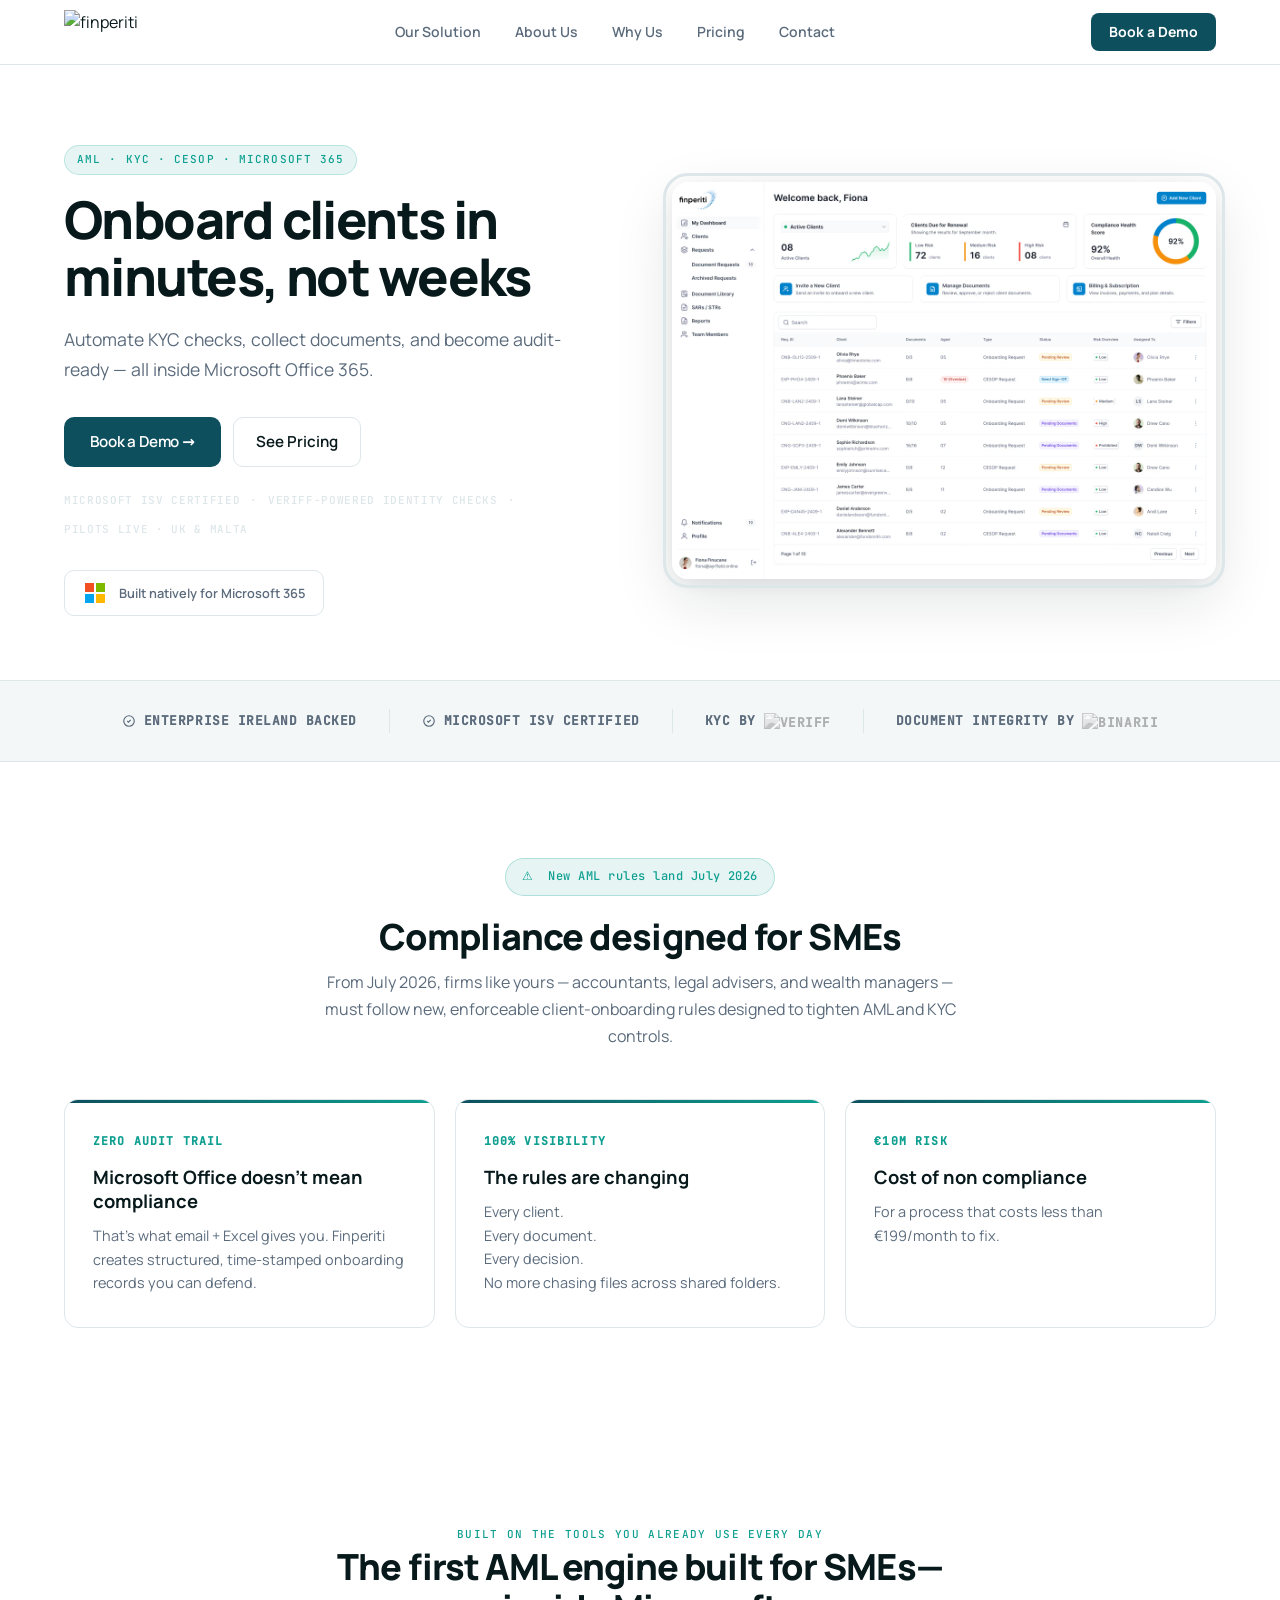
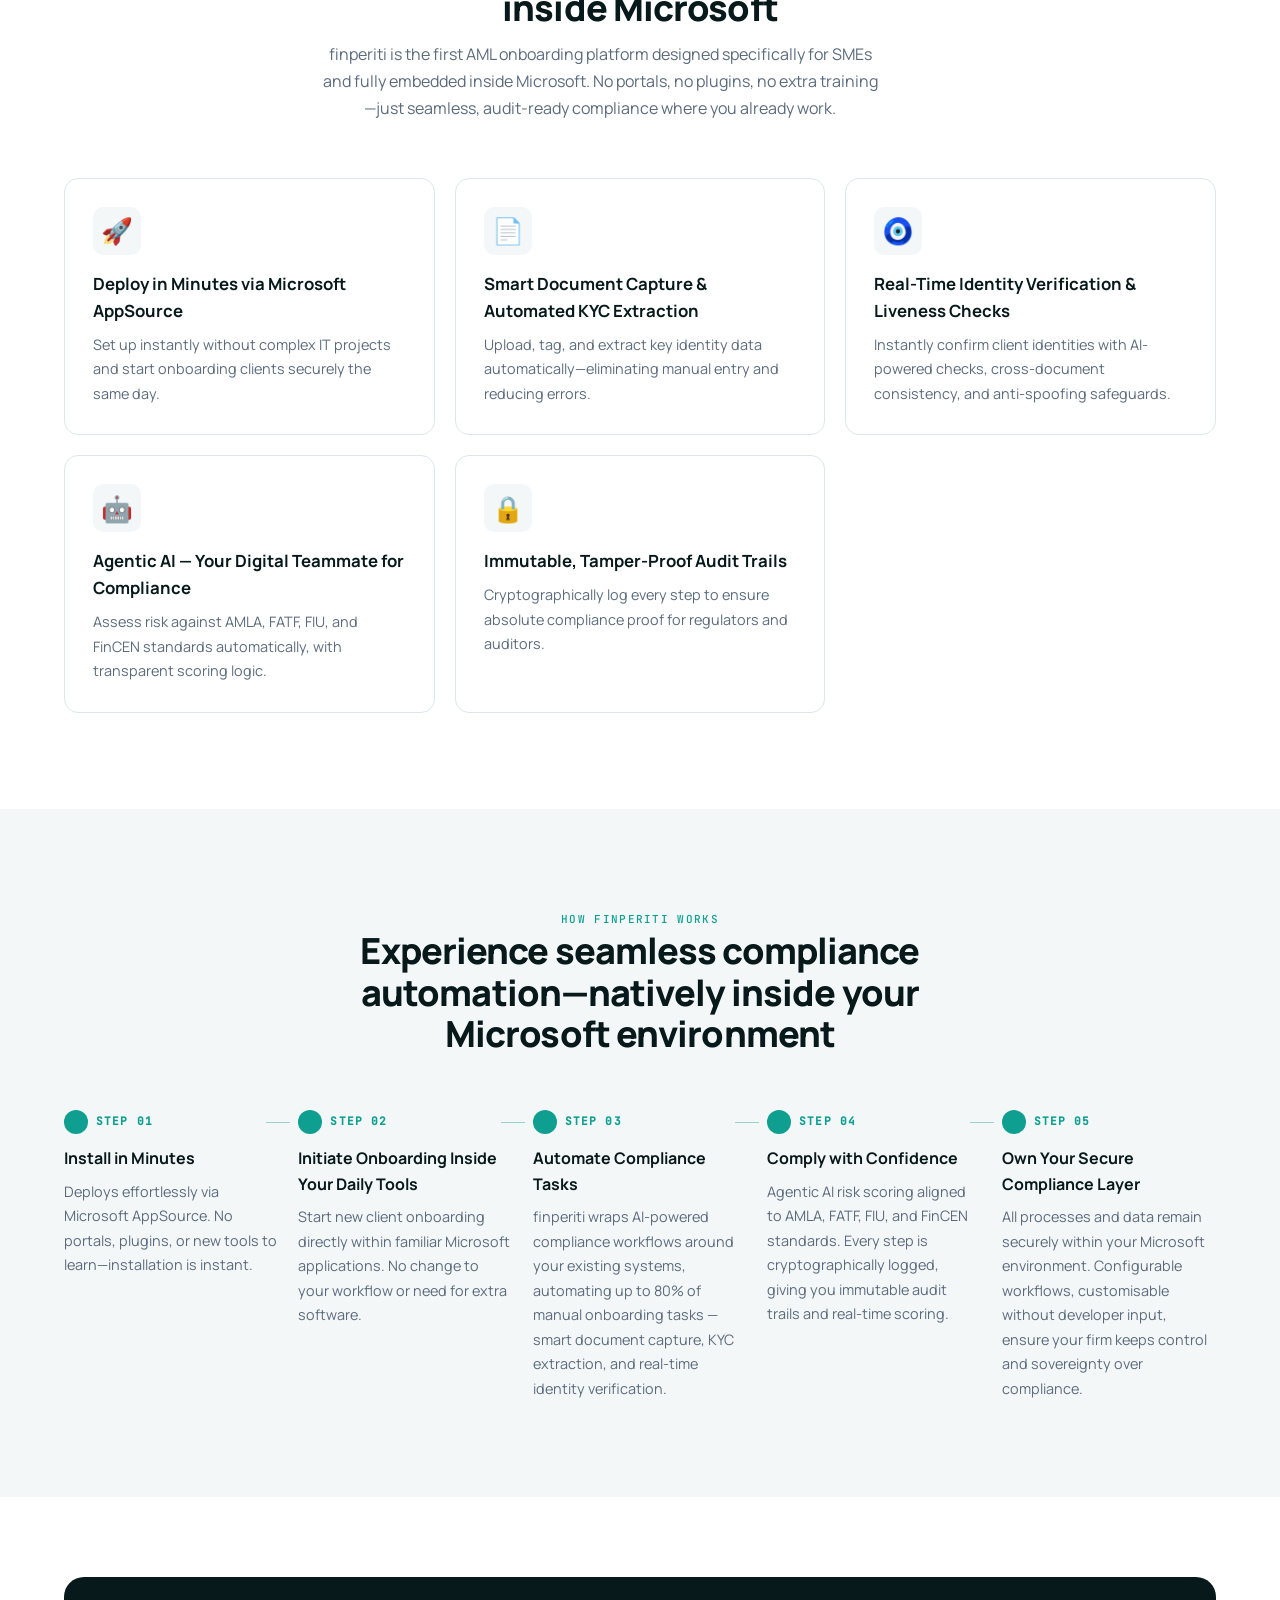
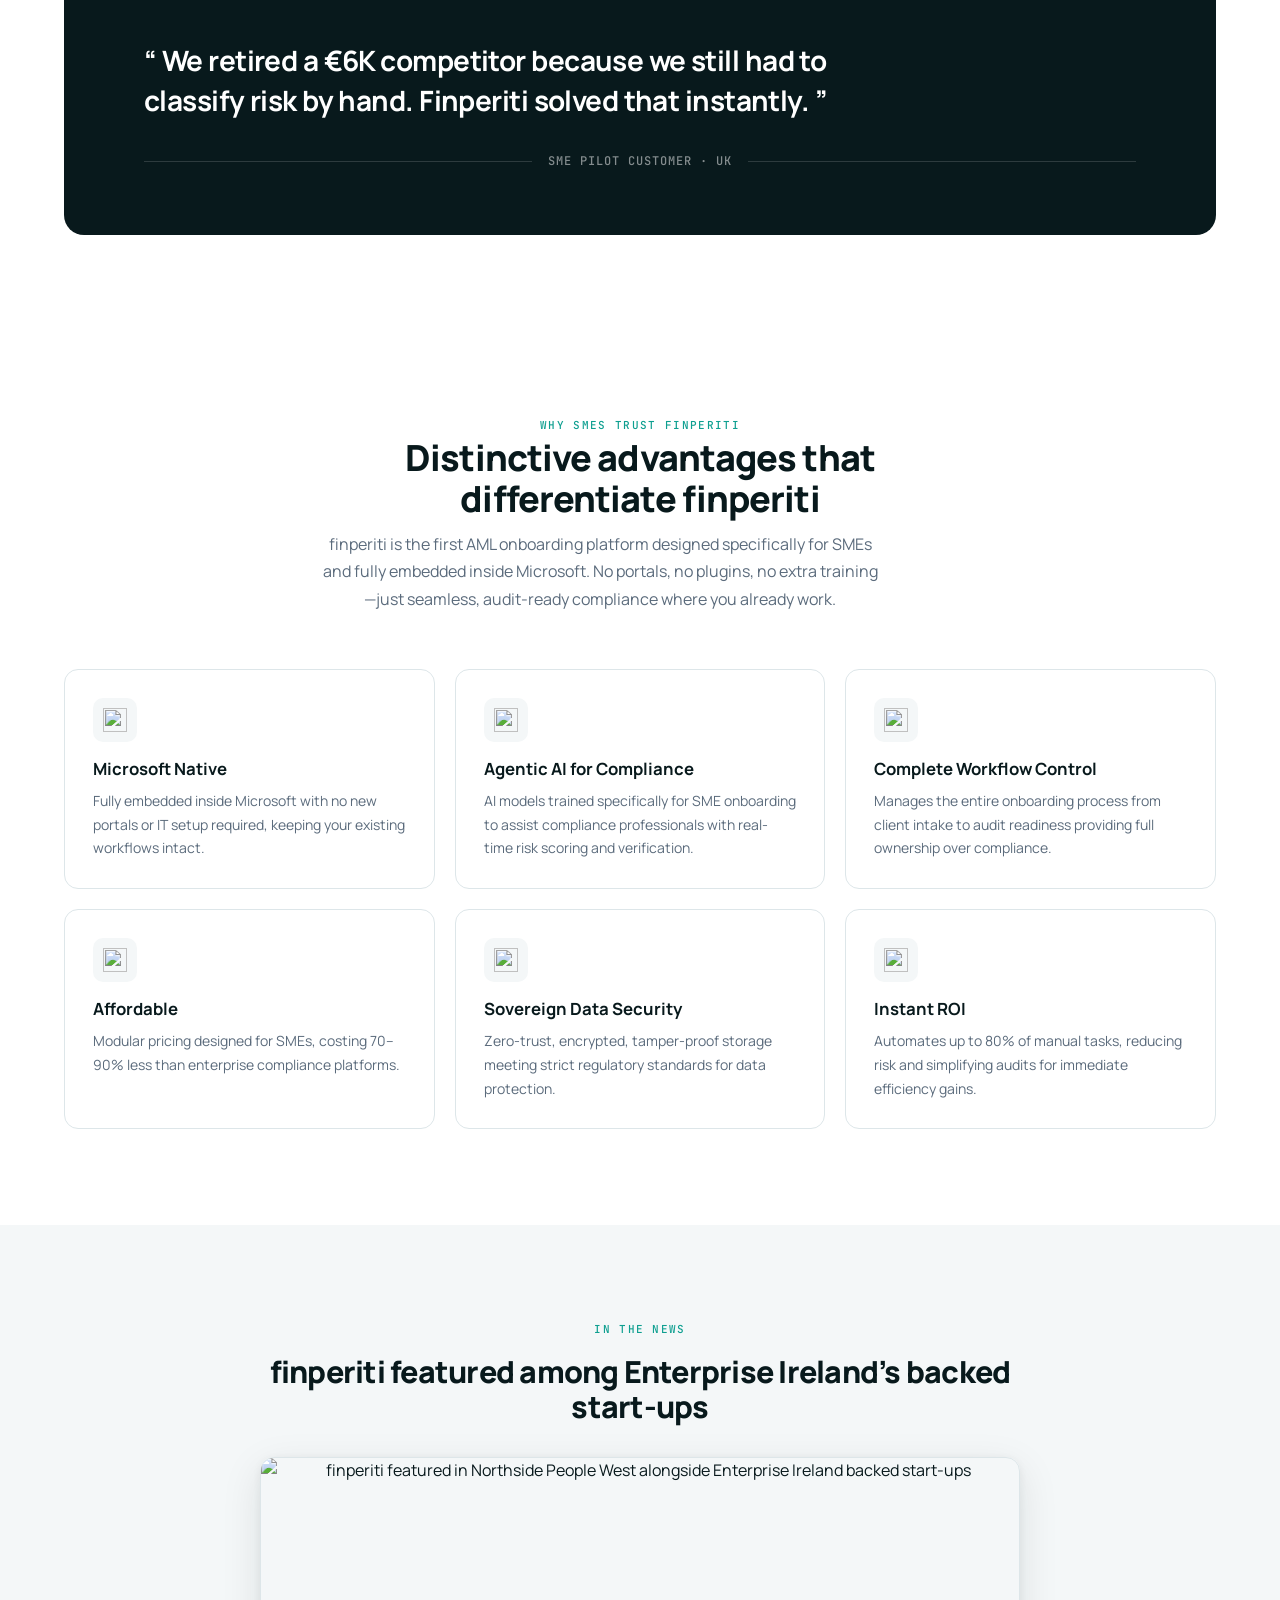
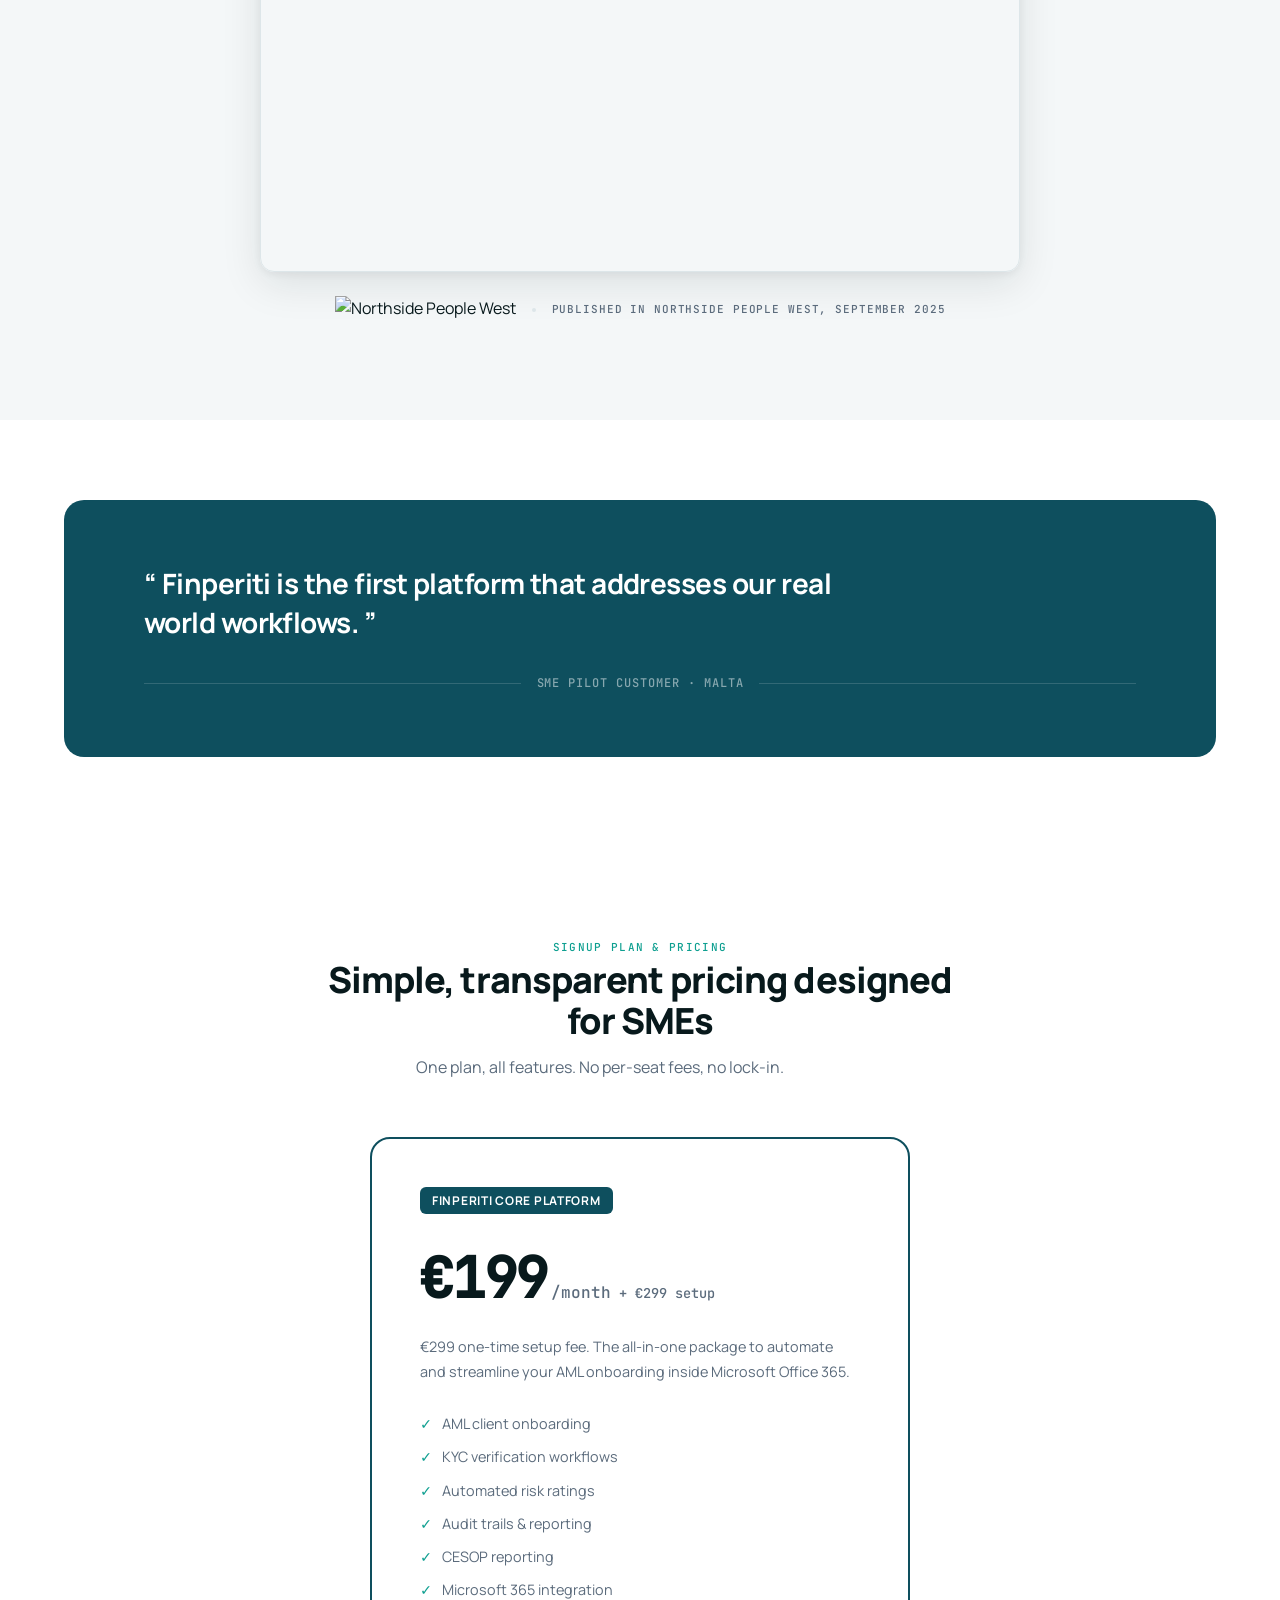
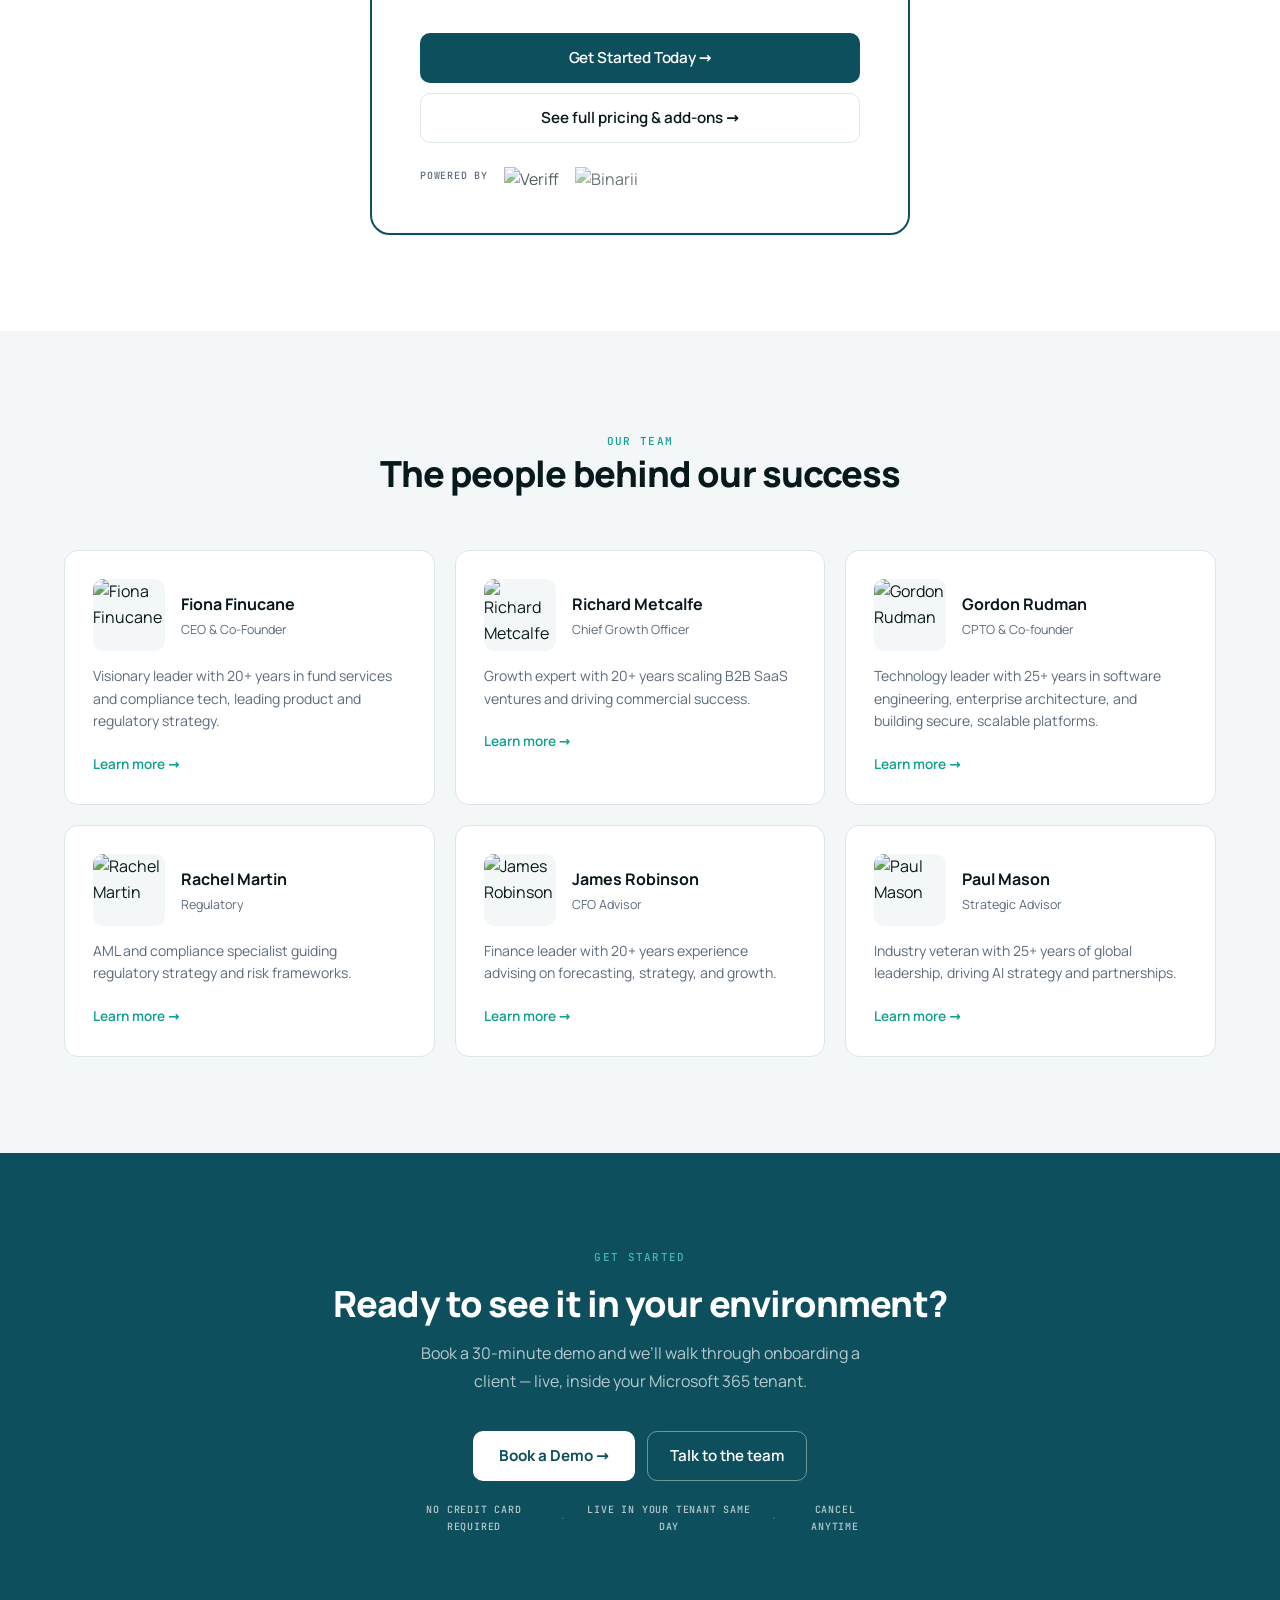
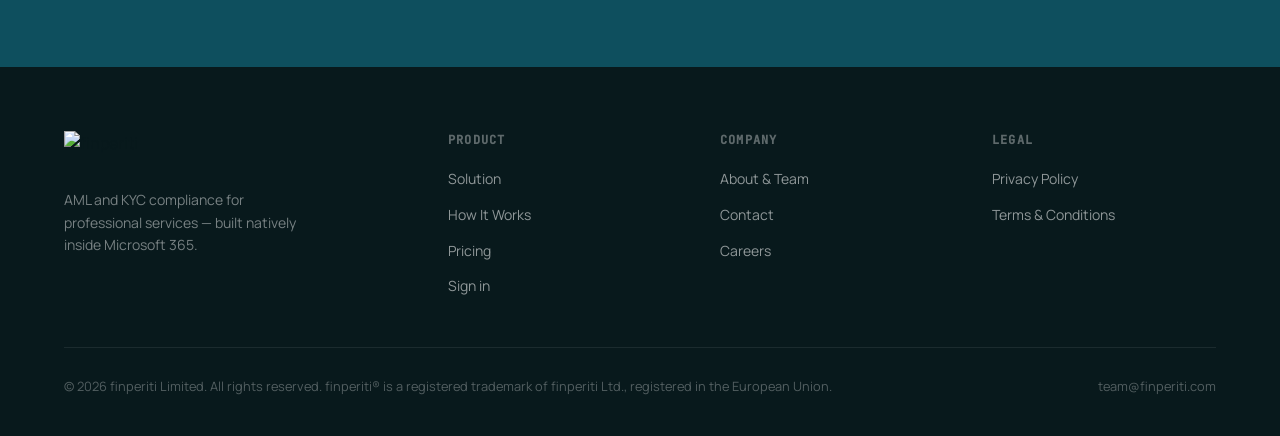
==== commit a773c4dc: "refactor: completely remove Bipin from team pages - Remove Bipin Jain's card from homepage (index.ht" ====
--- a/index.html
+++ b/index.html
@@ -3,9 +3,9 @@
   <head>
     <meta charset="UTF-8" />
     <meta name="viewport" content="width=device-width, initial-scale=1.0" />
-    <link rel="icon" type="image/svg+xml" href="/images/favicon.svg" />
-    <link rel="icon" type="image/png" sizes="32x32" href="/images/favicon-32.png" />
-    <link rel="apple-touch-icon" href="/images/favicon-180.png" />
+    <link rel="icon" type="image/svg+xml" href="/images/brand/favicon.svg" />
+    <link rel="icon" type="image/png" sizes="32x32" href="/images/brand/favicon-32.png" />
+    <link rel="apple-touch-icon" href="/images/brand/favicon-180.png" />
     <title>finperiti &#8212; AML &amp; KYC Compliance Inside Microsoft 365</title>
     <meta
       name="description"
@@ -22,7 +22,7 @@
         <div class="nav-inner">
           <a href="/" class="nav-logo" aria-label="finperiti home">
             <img
-              src="/images/logo-finperiti-nav.svg"
+              src="/images/brand/nav-logo.svg"
               alt="finperiti"
               style="height: 44px; width: auto"
             />
@@ -84,8 +84,7 @@
           </div>
           <div class="hero-image rv rv-d2">
             <a
-              href="/images/hero-illustration.svg"
-              target="_blank"
+              href="/images/hero-illustration.svg" 
               rel="noopener"
               aria-label="View full-size finperiti compliance dashboard"
             >
@@ -135,13 +134,13 @@
           <div class="trust-divider"></div>
           <div class="trust-item trust-item-logo">
             <span>KYC by</span
-            ><img src="/images/logo-veriff.svg" alt="Veriff" style="height: 16px; width: auto" />
+            ><img src="/images/brand/veriff.svg" alt="Veriff" style="height: 16px; width: auto" />
           </div>
           <div class="trust-divider"></div>
           <div class="trust-item trust-item-logo">
             <span>Document Integrity by</span
             ><img
-              src="/images/logo-binarii-labs.avif"
+              src="/images/brand/binarii.avif"
               alt="Binarii"
               style="height: 16px; width: auto"
             />
@@ -338,7 +337,7 @@
         </div>
         <div class="adv-grid">
           <div class="adv-card rv rv-d1">
-            <div class="adv-icon"><img src="/images/icon-microsoft-native.avif" alt="" /></div>
+            <div class="adv-icon"><img src="/images/icons/microsoft-native.avif" alt="" /></div>
             <h3>Microsoft Native</h3>
             <p>
               Fully embedded inside Microsoft with no new portals or IT setup required, keeping your
@@ -346,7 +345,7 @@
             </p>
           </div>
           <div class="adv-card rv rv-d2">
-            <div class="adv-icon"><img src="/images/icon-agentic-ai.svg" alt="" /></div>
+            <div class="adv-icon"><img src="/images/icons/agentic-ai.svg" alt="" /></div>
             <h3>Agentic AI for Compliance</h3>
             <p>
               AI models trained specifically for SME onboarding to assist compliance professionals
@@ -354,7 +353,7 @@
             </p>
           </div>
           <div class="adv-card rv rv-d3">
-            <div class="adv-icon"><img src="/images/icon-workflow-control.svg" alt="" /></div>
+            <div class="adv-icon"><img src="/images/icons/workflow-control.svg" alt="" /></div>
             <h3>Complete Workflow Control</h3>
             <p>
               Manages the entire onboarding process from client intake to audit readiness providing
@@ -362,7 +361,7 @@
             </p>
           </div>
           <div class="adv-card rv rv-d1">
-            <div class="adv-icon"><img src="/images/icon-affordable.svg" alt="" /></div>
+            <div class="adv-icon"><img src="/images/icons/affordable.svg" alt="" /></div>
             <h3>Affordable</h3>
             <p>
               Modular pricing designed for SMEs, costing 70&#8211;90% less than enterprise
@@ -370,7 +369,7 @@
             </p>
           </div>
           <div class="adv-card rv rv-d2">
-            <div class="adv-icon"><img src="/images/icon-data-security.svg" alt="" /></div>
+            <div class="adv-icon"><img src="/images/icons/data-security.svg" alt="" /></div>
             <h3>Sovereign Data Security</h3>
             <p>
               Zero-trust, encrypted, tamper-proof storage meeting strict regulatory standards for
@@ -378,7 +377,7 @@
             </p>
           </div>
           <div class="adv-card rv rv-d3">
-            <div class="adv-icon"><img src="/images/icon-instant-roi.svg" alt="" /></div>
+            <div class="adv-icon"><img src="/images/icons/instant-roi.svg" alt="" /></div>
             <h3>Instant ROI</h3>
             <p>
               Automates up to 80% of manual tasks, reducing risk and simplifying audits for
@@ -401,7 +400,7 @@
           </h2>
           <div class="press-feature-img">
             <img
-              src="/images/press-feature-enterprise-ireland.avif"
+              src="/images/press/feature.avif"
               alt="finperiti featured in Northside People West alongside Enterprise Ireland backed start-ups"
               width="900"
               height="490"
@@ -411,7 +410,7 @@
           </div>
           <div class="press-meta">
             <div class="press-pub-logo">
-              <img src="/images/press-logo-northside-people.avif" alt="Northside People West" />
+              <img src="/images/press/outlet-logo.avif" alt="Northside People West" />
             </div>
             <div class="press-pub-dot"></div>
             <span class="press-pub-caption"
@@ -475,9 +474,9 @@
           >
           <div class="pricing-partners">
             <span class="pricing-partner-lbl">Powered by</span>
-            <img src="/images/logo-veriff.svg" alt="Veriff" style="height: 18px; opacity: 0.7" />
+            <img src="/images/brand/veriff.svg" alt="Veriff" style="height: 18px; opacity: 0.7" />
             <img
-              src="/images/logo-binarii-labs.avif"
+              src="/images/brand/binarii.avif"
               alt="Binarii"
               style="height: 18px; opacity: 0.6"
             />
@@ -498,13 +497,13 @@
             <div class="team-header">
               <img
                 class="team-photo"
-                src="/images/team-fiona.avif"
+                src="/images/team/fiona.avif"
                 alt="Fiona Finucane"
                 loading="lazy"
               />
               <div>
                 <div class="team-name">Fiona Finucane</div>
-                <div class="team-role">Founder &amp; CEO</div>
+                <div class="team-role">CEO &amp; Co-Founder</div>
               </div>
             </div>
             <p class="team-bio">
@@ -517,7 +516,7 @@
             <div class="team-header">
               <img
                 class="team-photo"
-                src="/images/team-richard.avif"
+                src="/images/team/richard.avif"
                 alt="Richard Metcalfe"
                 loading="lazy"
               />
@@ -535,13 +534,13 @@
             <div class="team-header">
               <img
                 class="team-photo"
-                src="/images/team-gordon.avif"
+                src="/images/team/gordon.avif"
                 alt="Gordon Rudman"
                 loading="lazy"
               />
               <div>
                 <div class="team-name">Gordon Rudman</div>
-                <div class="team-role">CTO</div>
+                <div class="team-role">CPTO &amp; Co-founder</div>
               </div>
             </div>
             <p class="team-bio">
@@ -554,26 +553,7 @@
             <div class="team-header">
               <img
                 class="team-photo"
-                src="/images/team-bipin.avif"
-                alt="Bipin Jain"
-                loading="lazy"
-              />
-              <div>
-                <div class="team-name">Bipin Jain</div>
-                <div class="team-role">Head of Product</div>
-              </div>
-            </div>
-            <p class="team-bio">
-              Tech architect with 15+ years in software engineering and enterprise platforms,
-              ensuring scalability and security.
-            </p>
-            <a href="/about#bipin" class="team-learn">Learn more &#8594;</a>
-          </div>
-          <div class="team-card rv rv-d5">
-            <div class="team-header">
-              <img
-                class="team-photo"
-                src="/images/team-rachel.avif"
+                src="/images/team/rachel.avif"
                 alt="Rachel Martin"
                 loading="lazy"
               />
@@ -591,7 +571,7 @@
             <div class="team-header">
               <img
                 class="team-photo"
-                src="/images/team-james.avif"
+                src="/images/team/james.avif"
                 alt="James Robinson"
                 loading="lazy"
               />
@@ -606,9 +586,9 @@
             </p>
             <a href="/about#james" class="team-learn">Learn more &#8594;</a>
           </div>
-          <div class="team-card rv rv-d1">
+          <div class="team-card rv rv-d6">
             <div class="team-header">
-              <img class="team-photo" src="/images/team-paul.avif" alt="Paul Mason" loading="lazy" />
+              <img class="team-photo" src="/images/team/paul.avif" alt="Paul Mason" loading="lazy" />
               <div>
                 <div class="team-name">Paul Mason</div>
                 <div class="team-role">Strategic Advisor</div>
@@ -654,7 +634,7 @@
         <div class="footer-inner">
           <div class="footer-brand">
             <div class="footer-logo">
-              <img src="/images/logo-finperiti-footer.svg" alt="finperiti" />
+              <img src="/images/brand/footer-logo.svg" alt="finperiti" />
             </div>
             <p>
               AML and KYC compliance for professional services &#8212; built natively inside
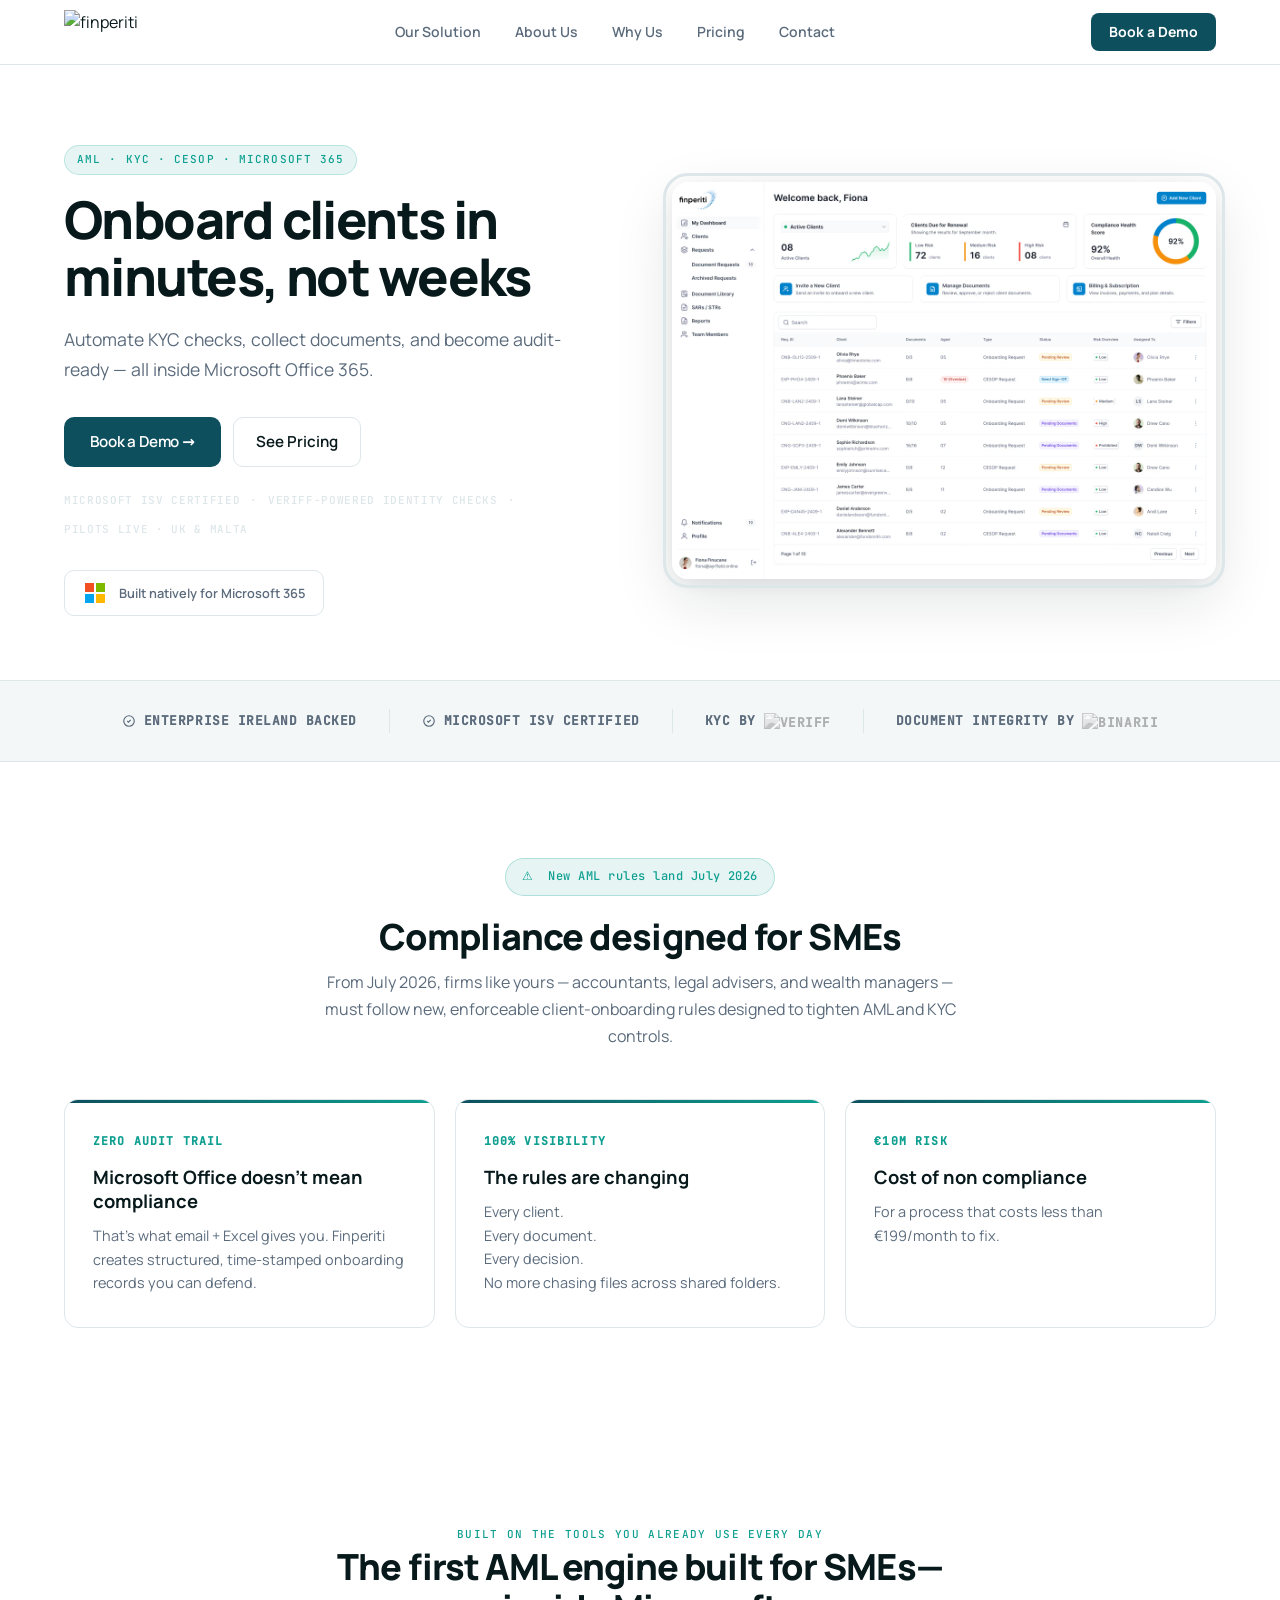
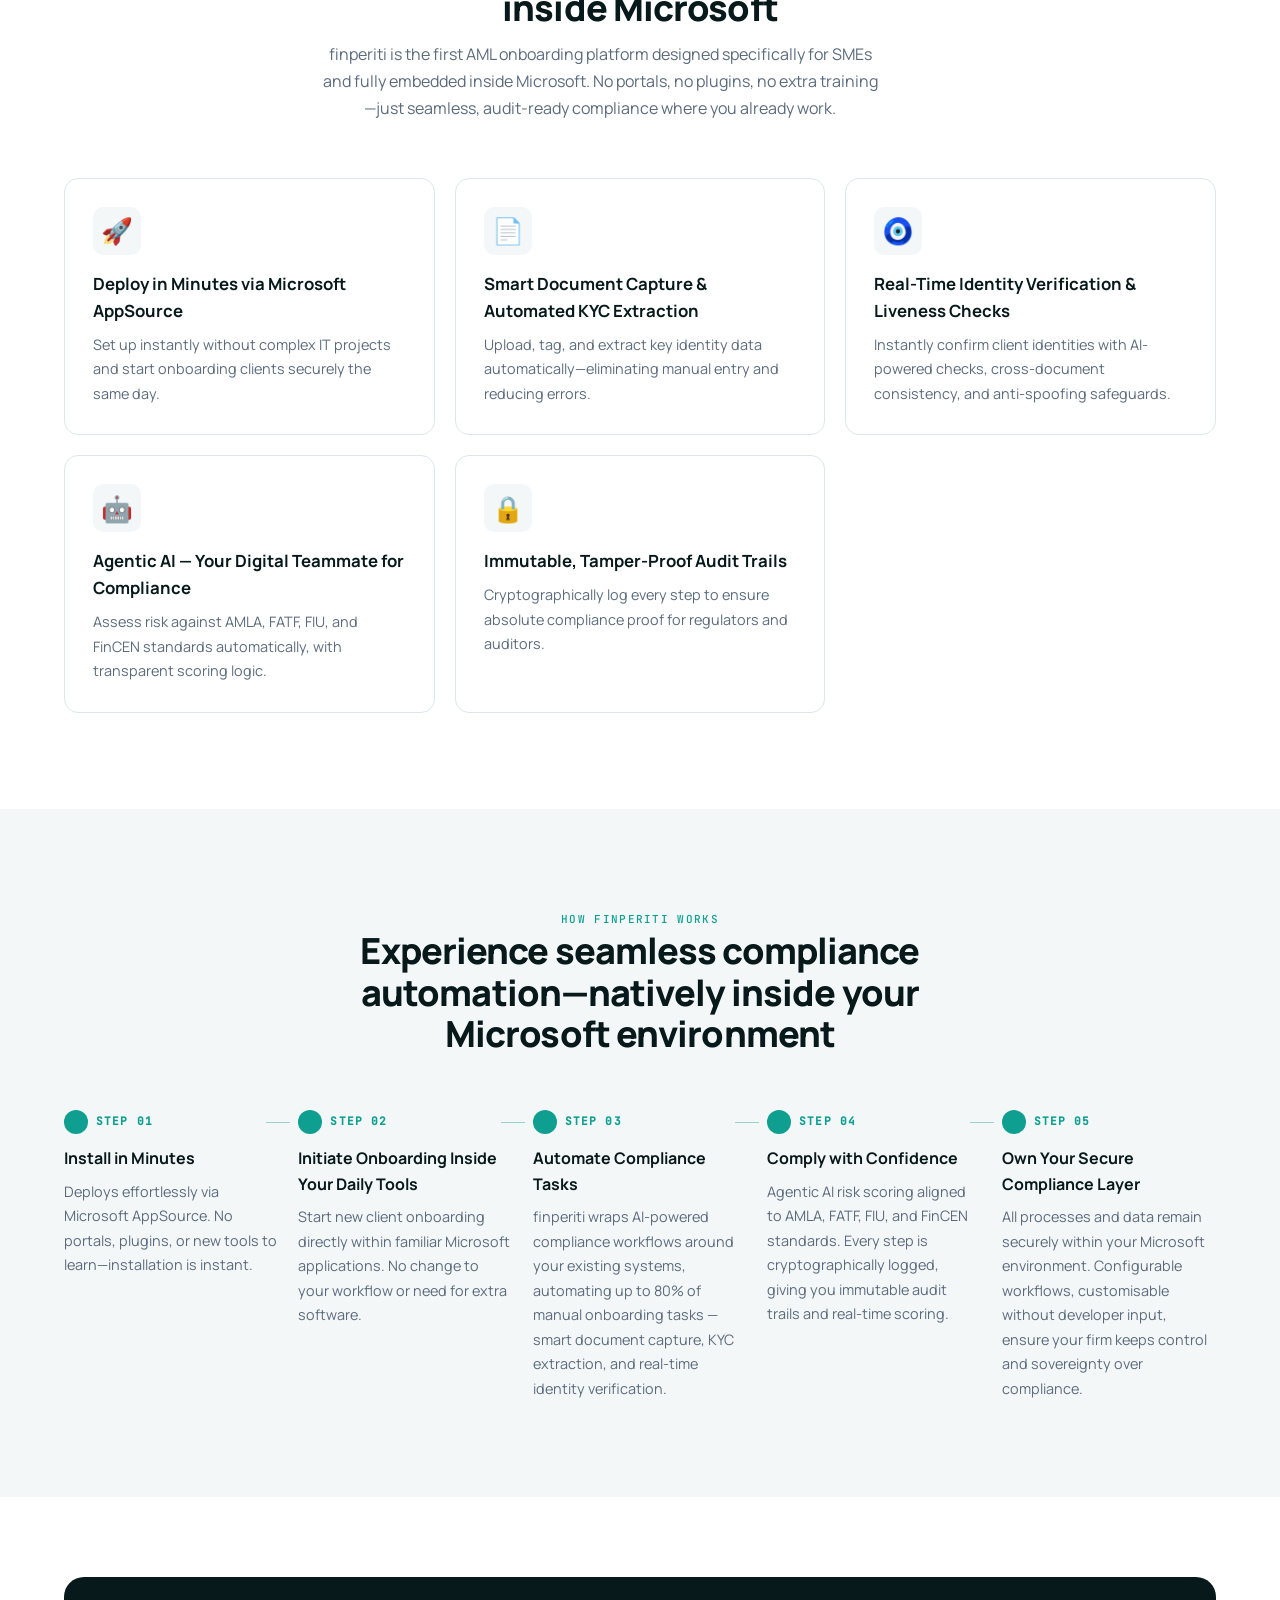
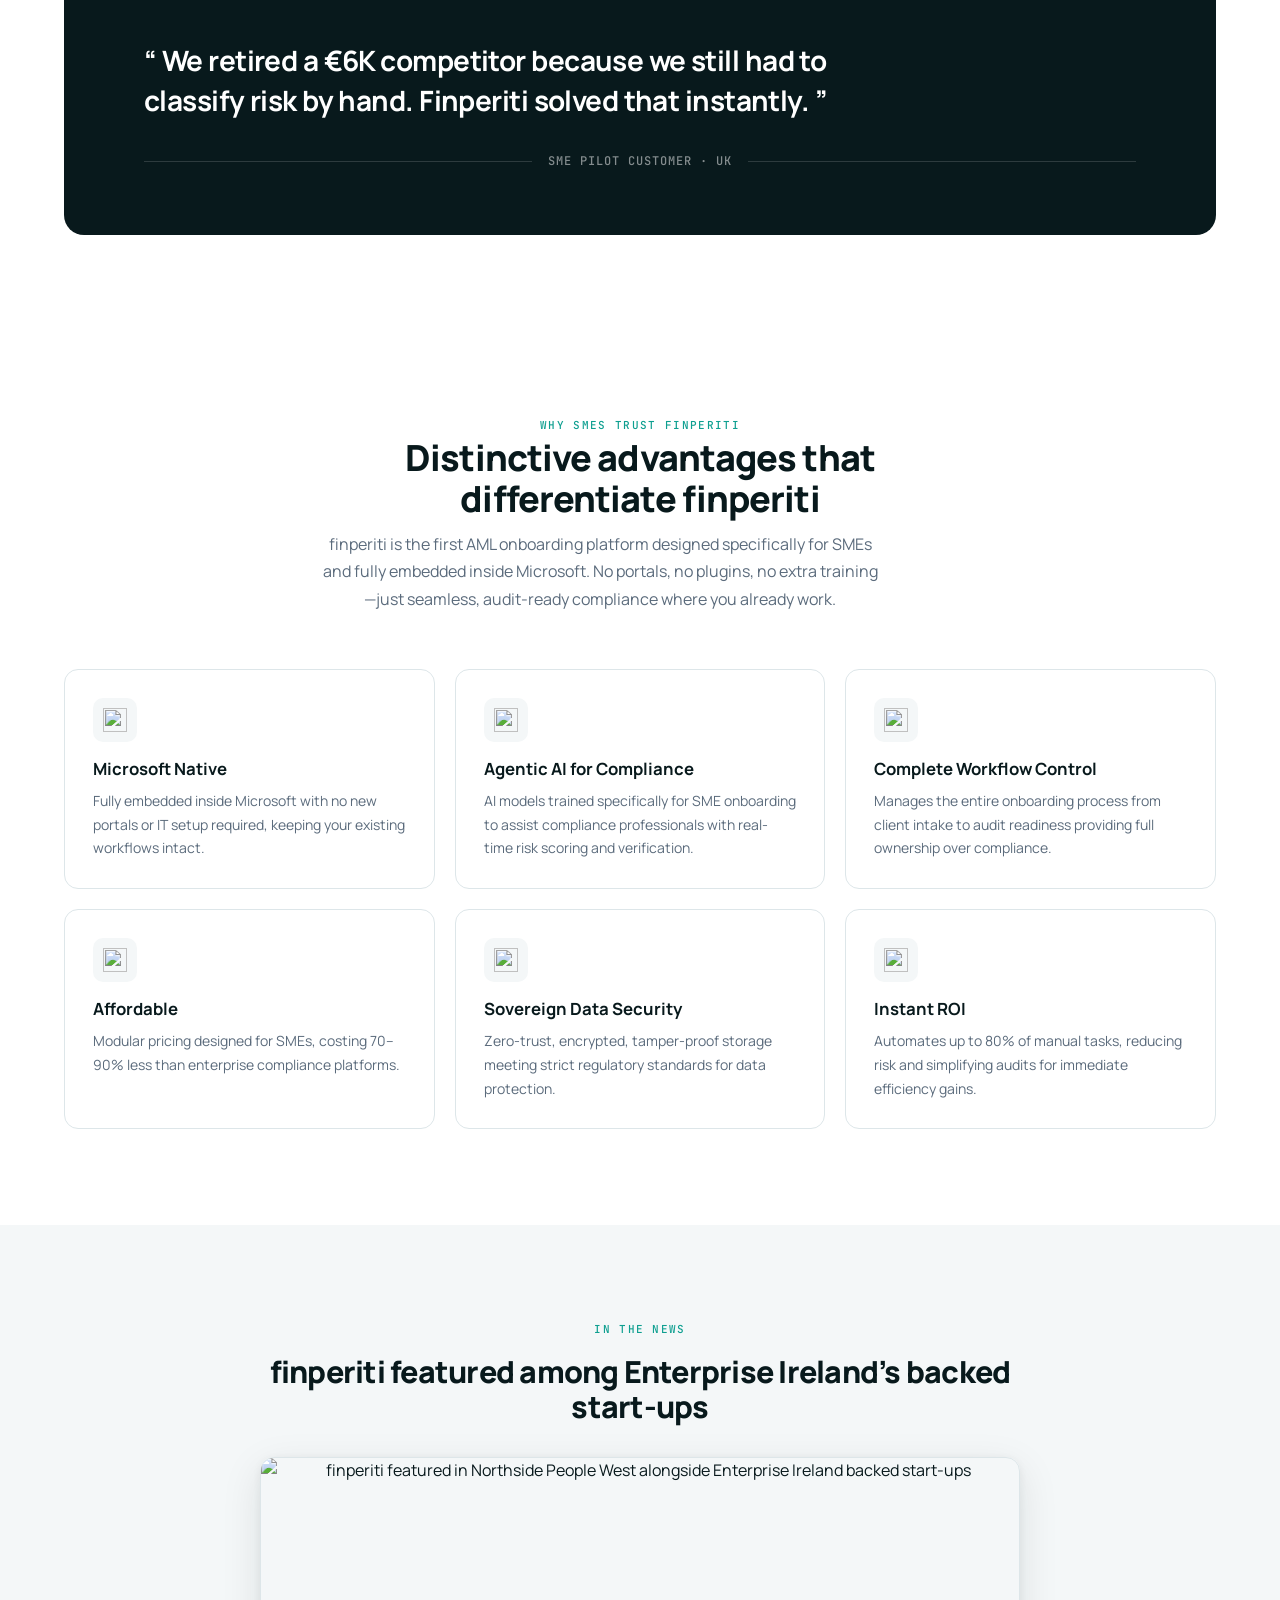
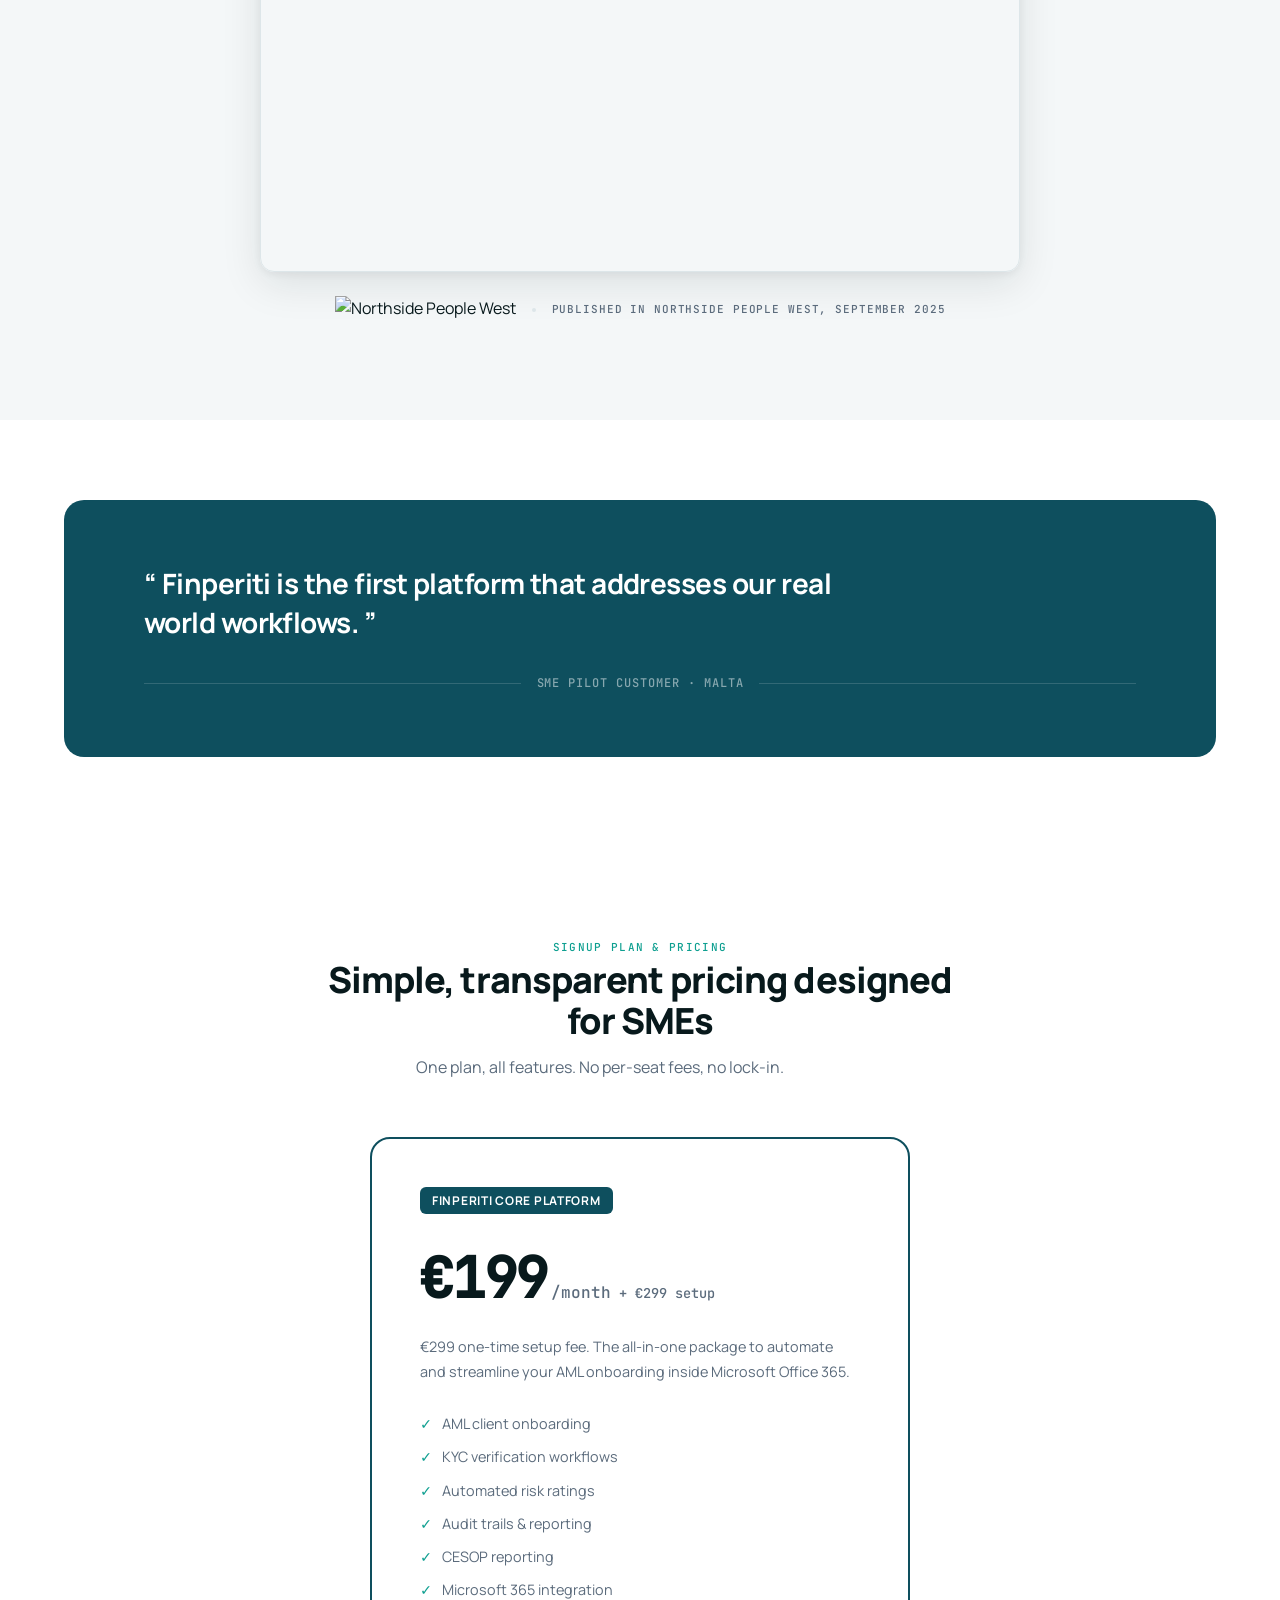
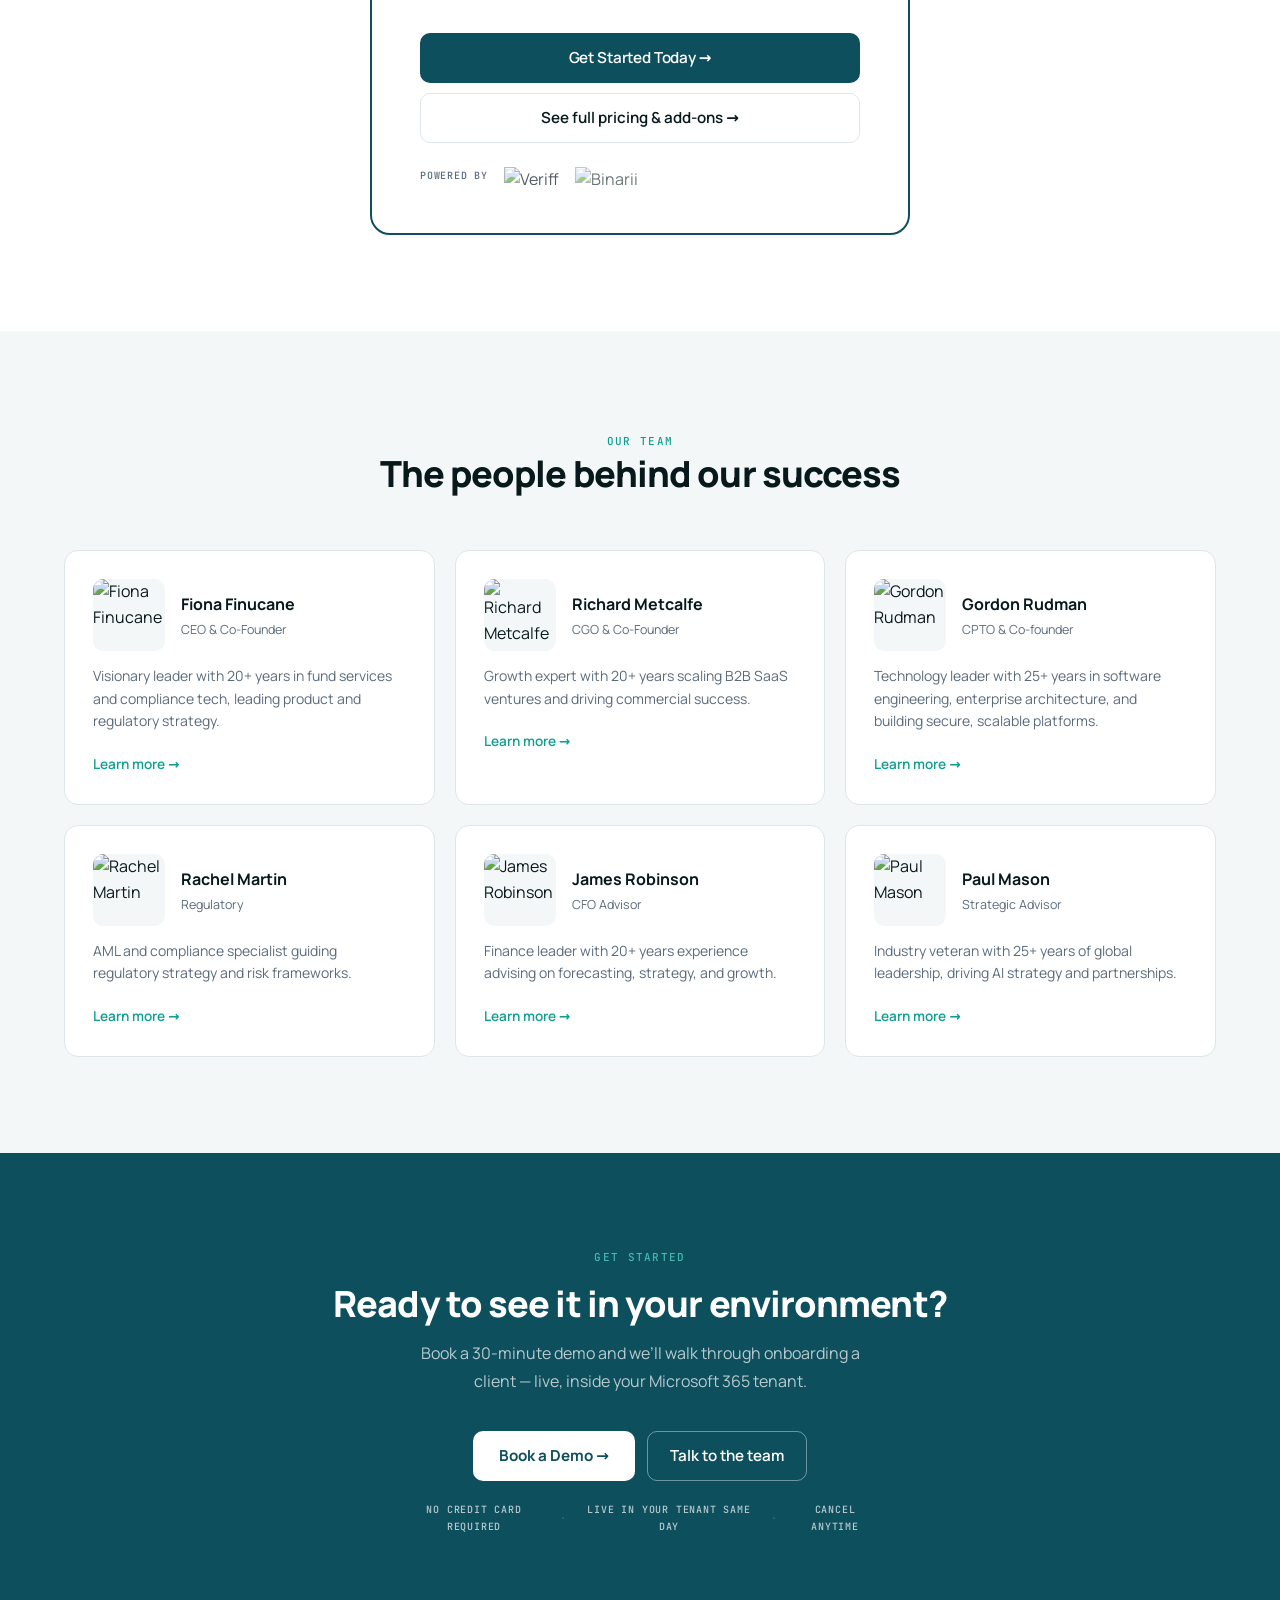
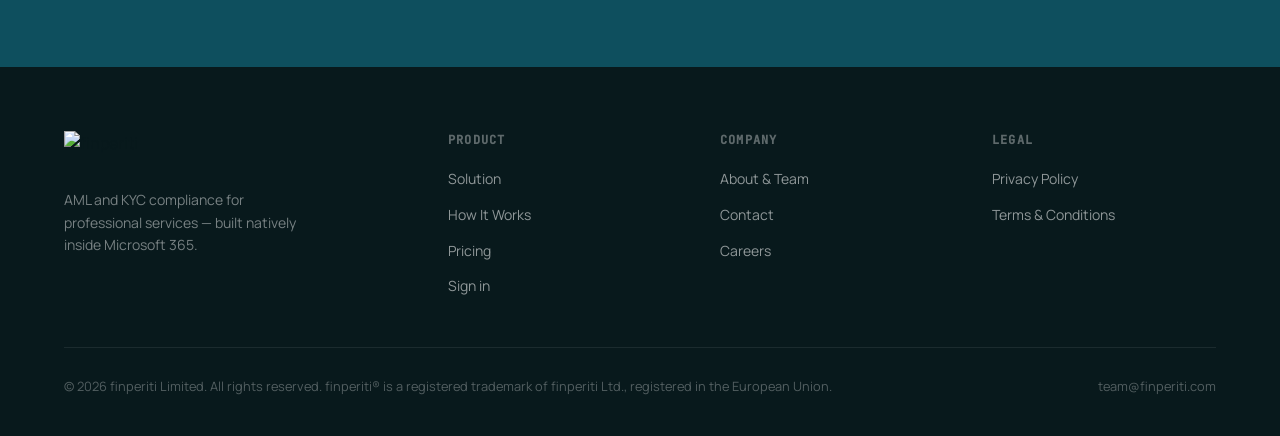
==== commit 6dafb21a: "fix: update Richard's role to match about page Richard Metcalfe: Chief Growth Officer → CGO & Co-Fou" ====
--- a/index.html
+++ b/index.html
@@ -522,7 +522,7 @@
               />
               <div>
                 <div class="team-name">Richard Metcalfe</div>
-                <div class="team-role">Chief Growth Officer</div>
+                <div class="team-role">CGO &amp; Co-Founder</div>
               </div>
             </div>
             <p class="team-bio">
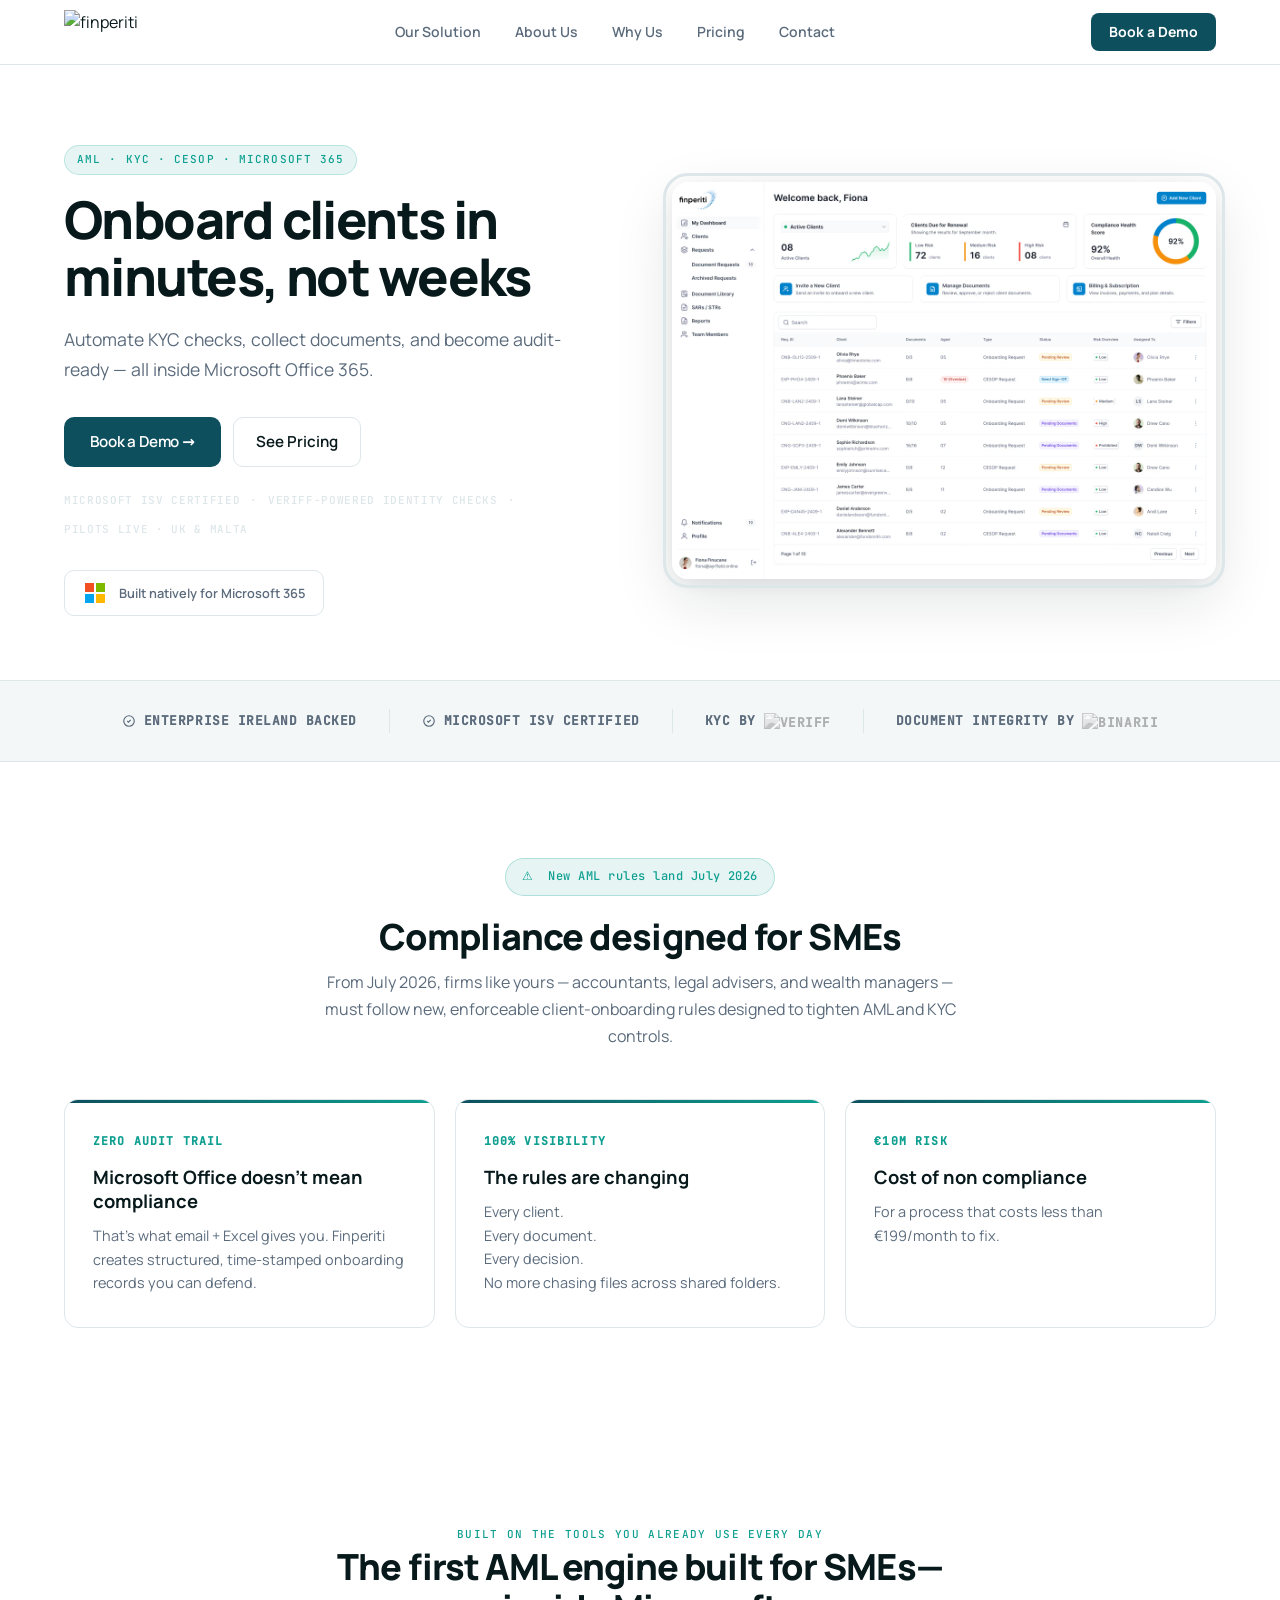
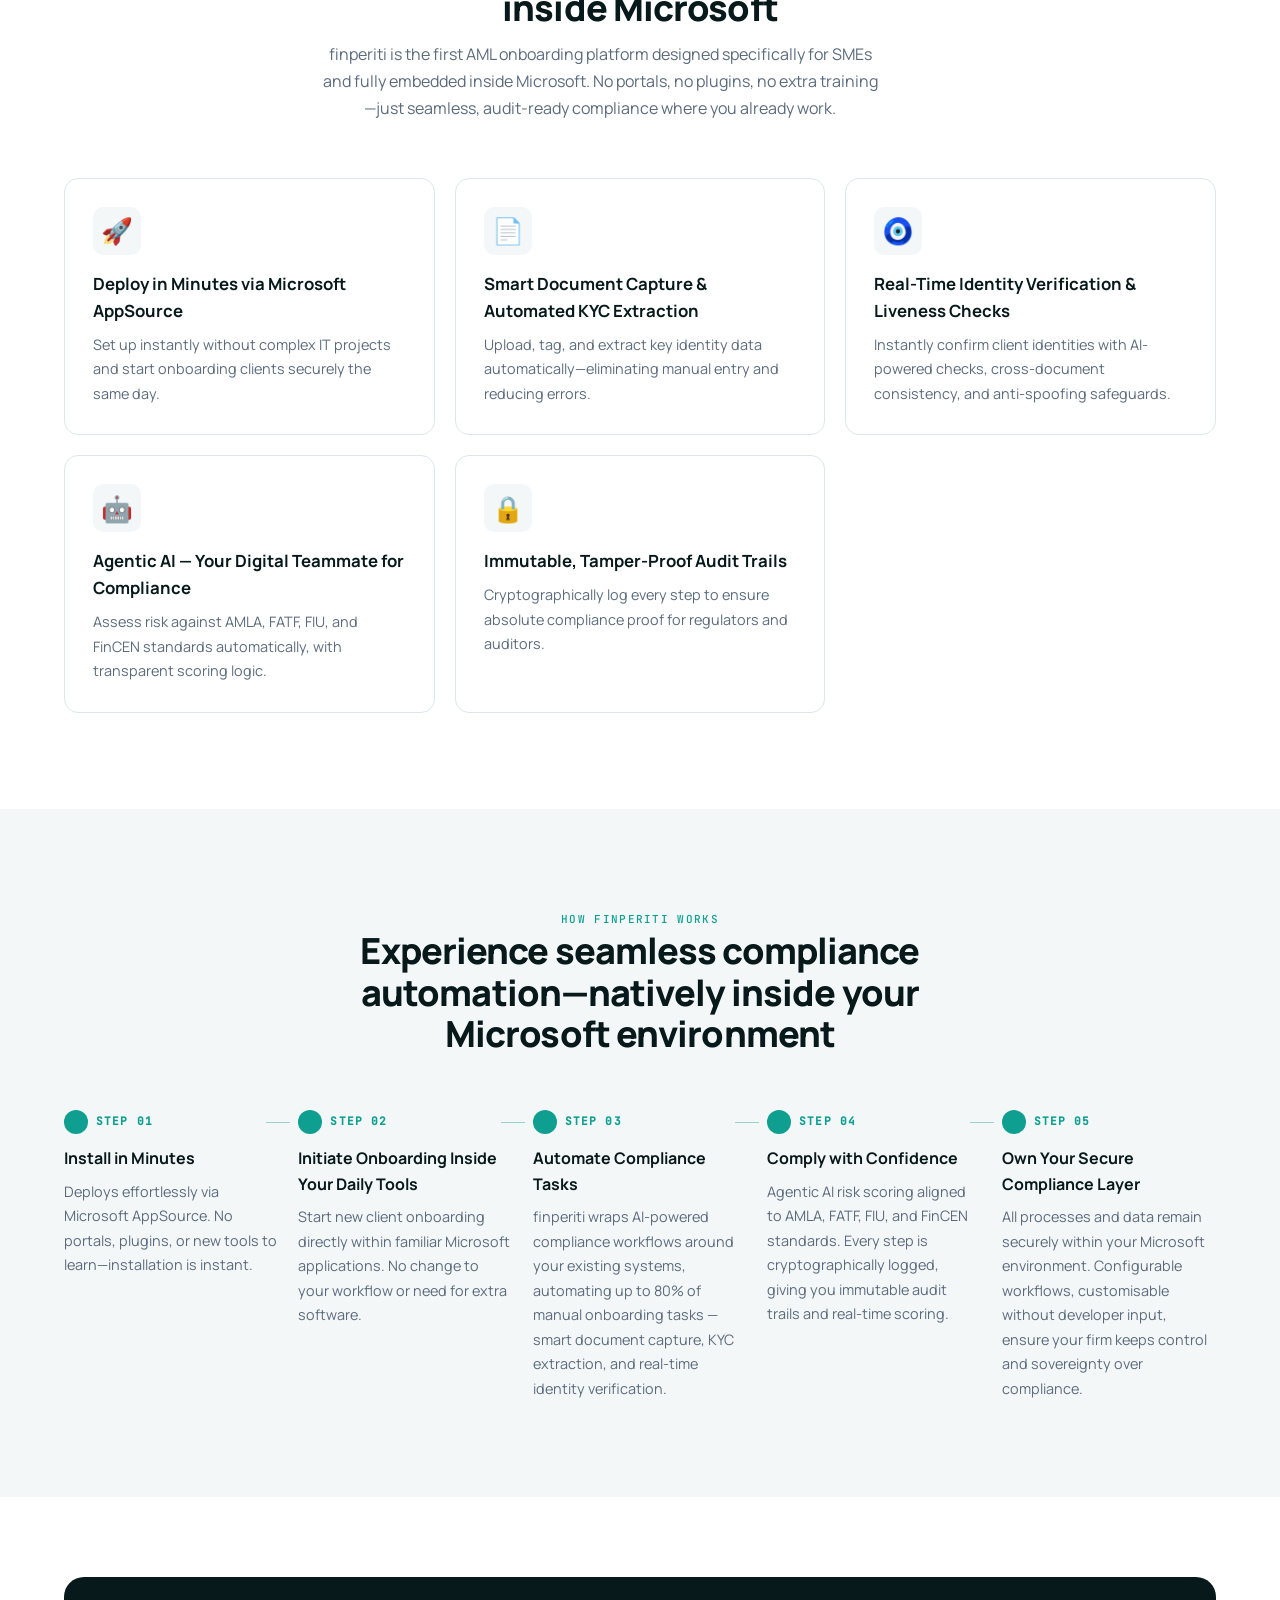
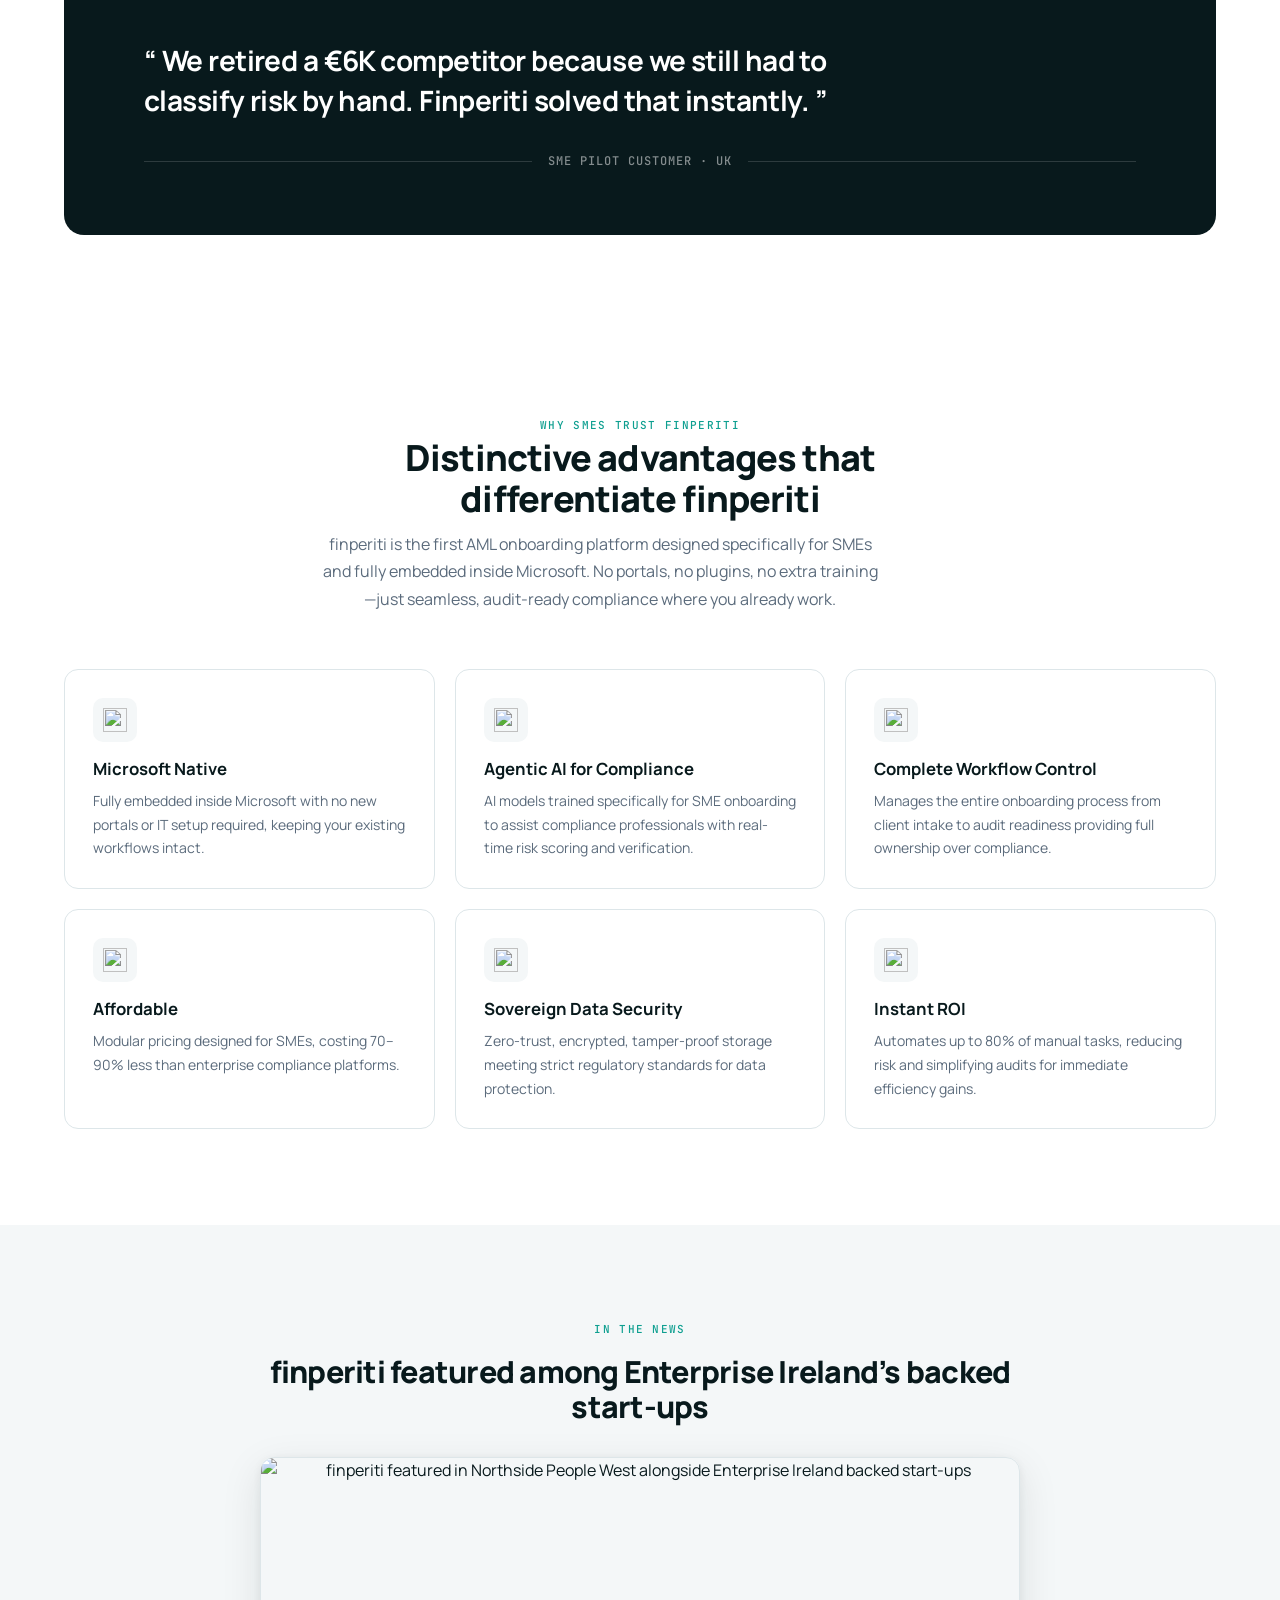
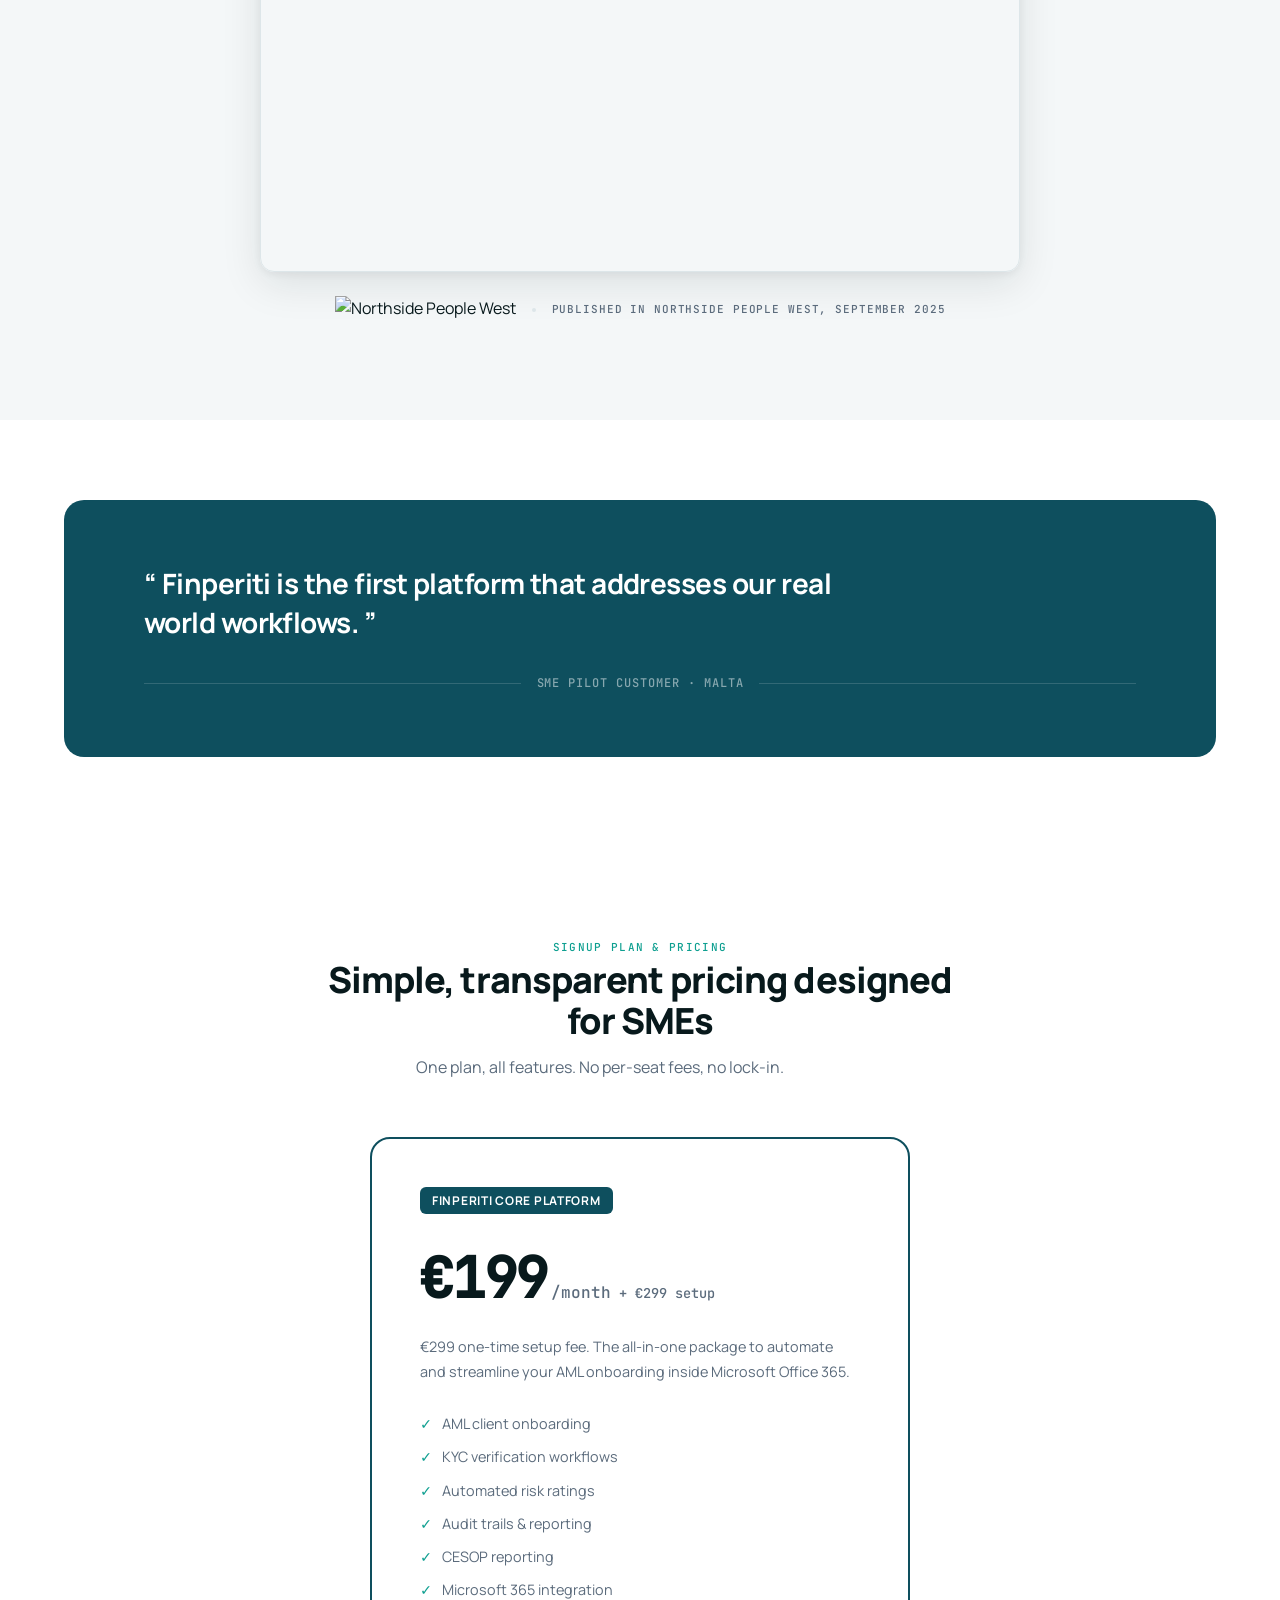
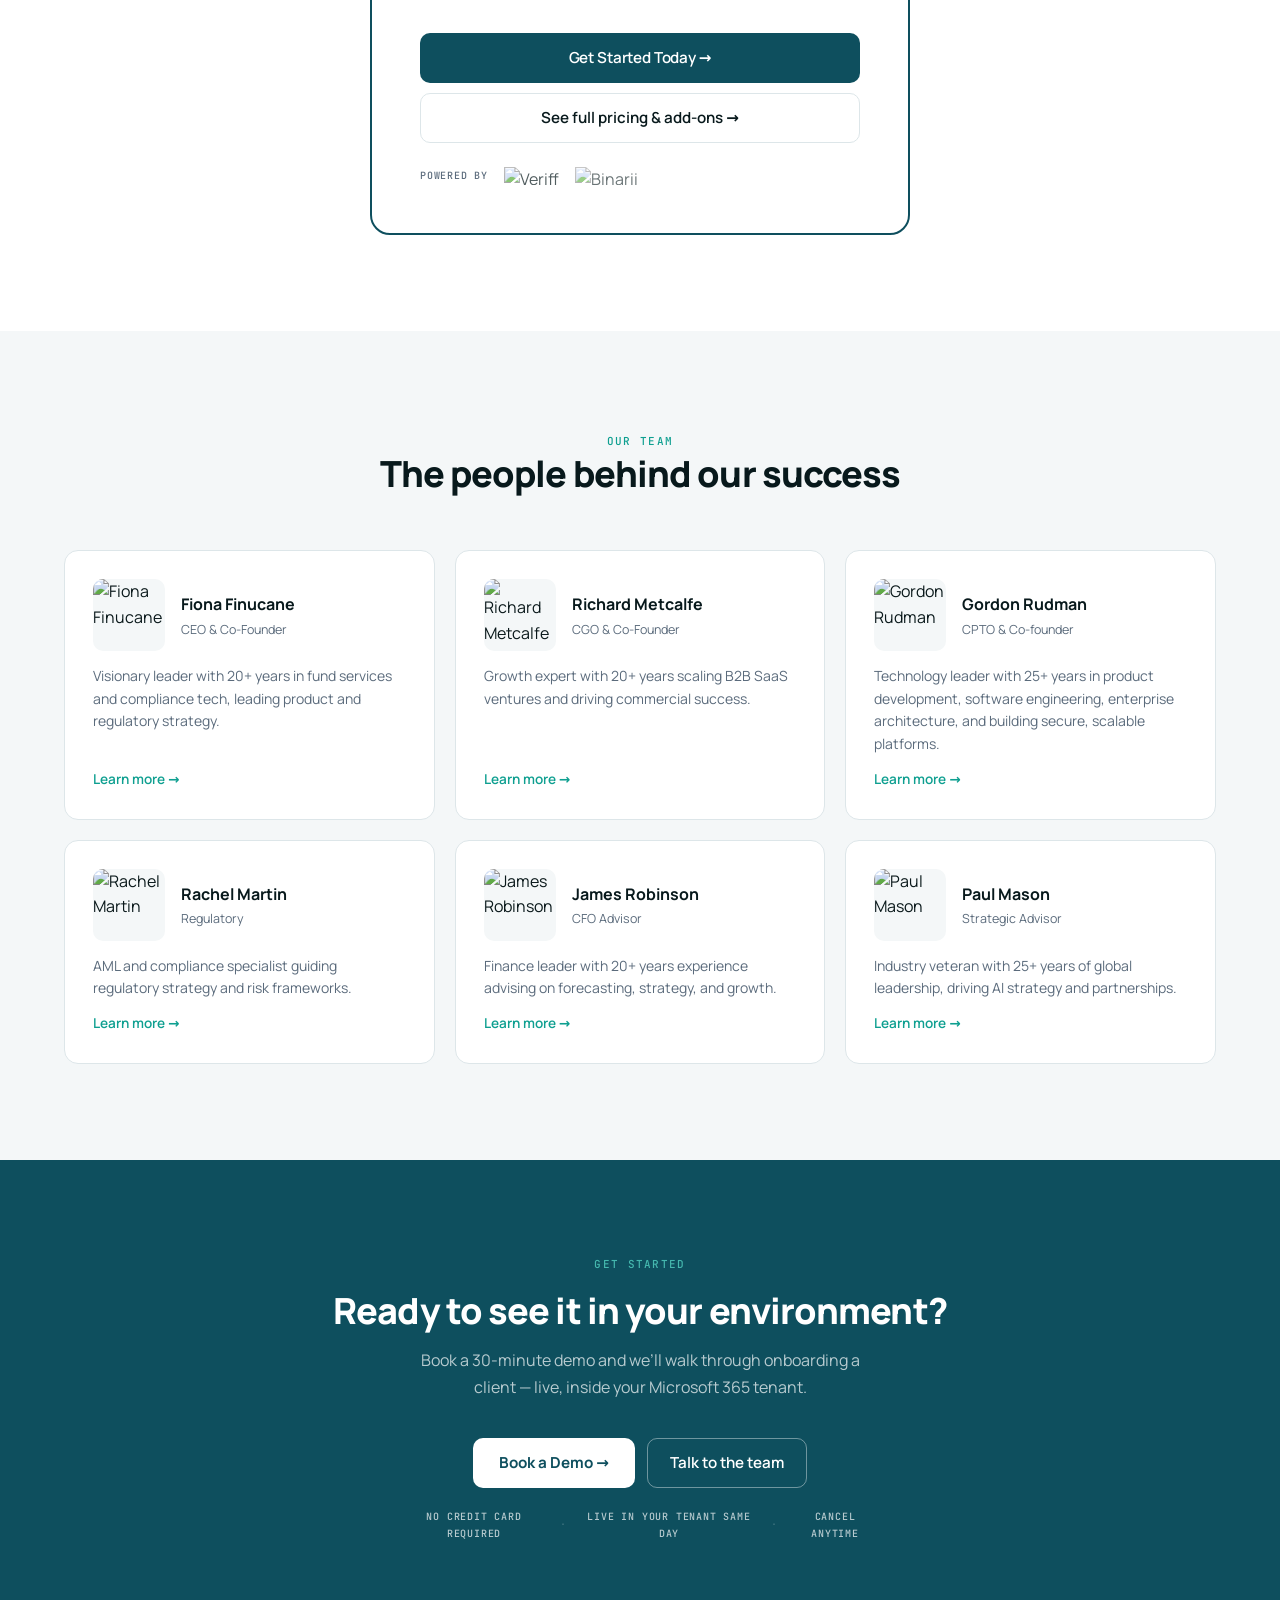
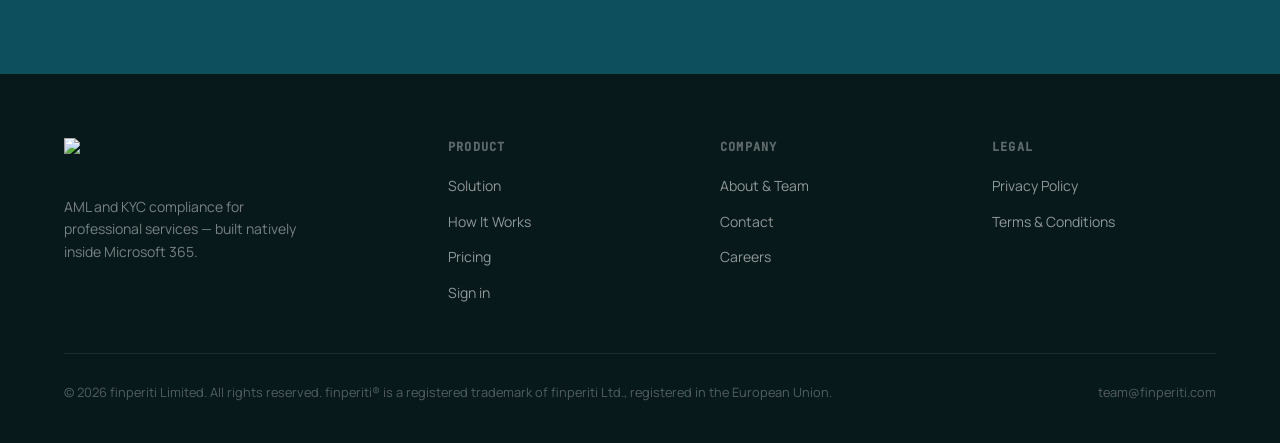
==== commit b835bf70: "fix(#MRK-19): sync Gordon's bio across homepage and about page Add "product development" to Gordon's" ====
--- a/index.html
+++ b/index.html
@@ -544,7 +544,7 @@
               </div>
             </div>
             <p class="team-bio">
-              Technology leader with 25+ years in software engineering, enterprise architecture, and
+              Technology leader with 25+ years in product development, software engineering, enterprise architecture, and
               building secure, scalable platforms.
             </p>
             <a href="/about#gordon" class="team-learn">Learn more &#8594;</a>
--- a/css/site.css
+++ b/css/site.css
@@ -796,6 +796,9 @@
   gap: 20px;
 }
 .team-card {
+  display: grid;
+  grid-template-rows: auto 1fr auto;
+  gap: 14px;
   background: var(--white);
   border: 1px solid var(--border);
   border-radius: 14px;
@@ -812,7 +815,6 @@
   display: flex;
   align-items: center;
   gap: 16px;
-  margin-bottom: 14px;
 }
 .team-photo {
   width: 72px;
@@ -842,7 +844,6 @@
   font-size: 0.875rem;
   color: var(--steel);
   line-height: 1.6;
-  margin-bottom: 18px;
 }
 .team-learn {
   font-size: 0.85rem;
@@ -1369,6 +1370,9 @@
   margin-top: 48px;
 }
 .about-team-card {
+  display: grid;
+  grid-template-rows: auto auto 1fr auto;
+  gap: 16px;
   background: var(--white);
   border: 1px solid var(--border);
   border-radius: 16px;
@@ -1386,7 +1390,6 @@
   display: flex;
   align-items: center;
   gap: 18px;
-  margin-bottom: 18px;
 }
 .about-team-photo {
   width: 84px;
@@ -1418,7 +1421,6 @@
   font-size: 0.92rem;
   line-height: 1.65;
   color: var(--ink);
-  margin-bottom: 14px;
   font-weight: 500;
 }
 .about-team-body {
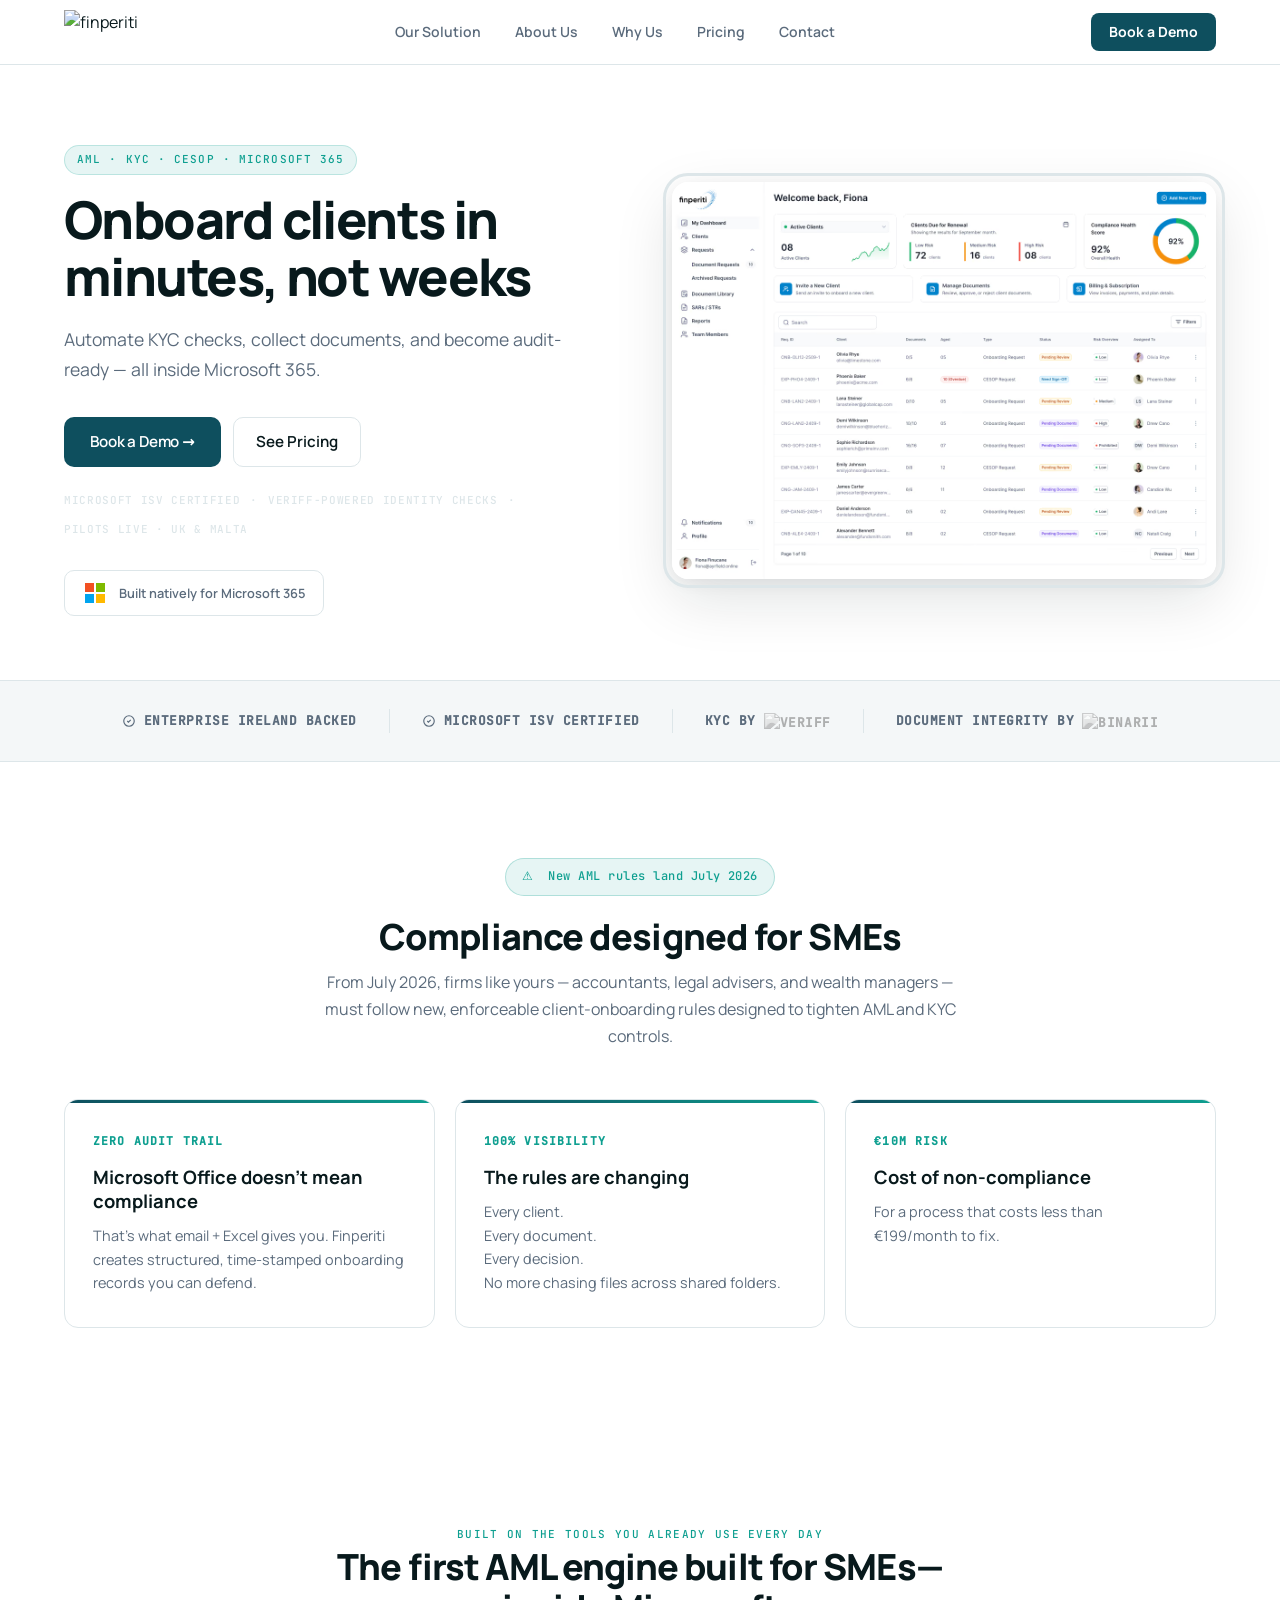
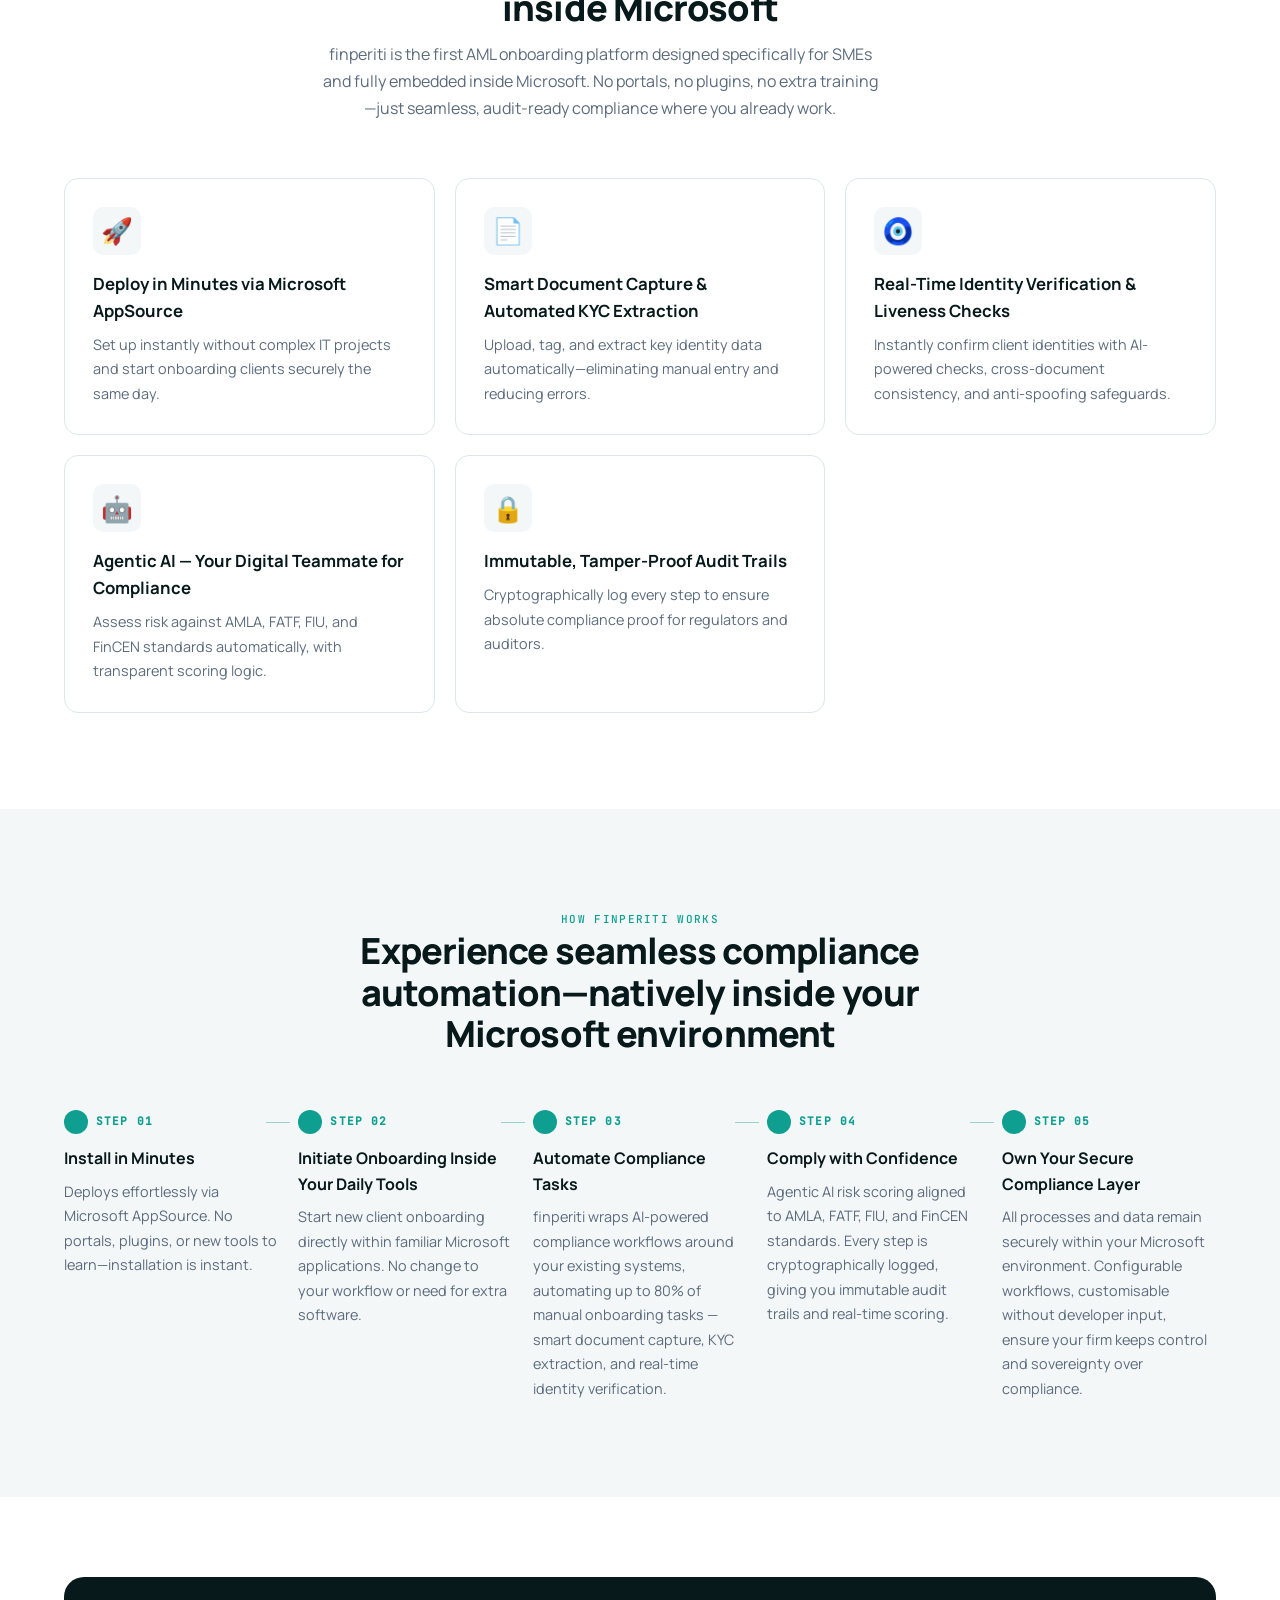
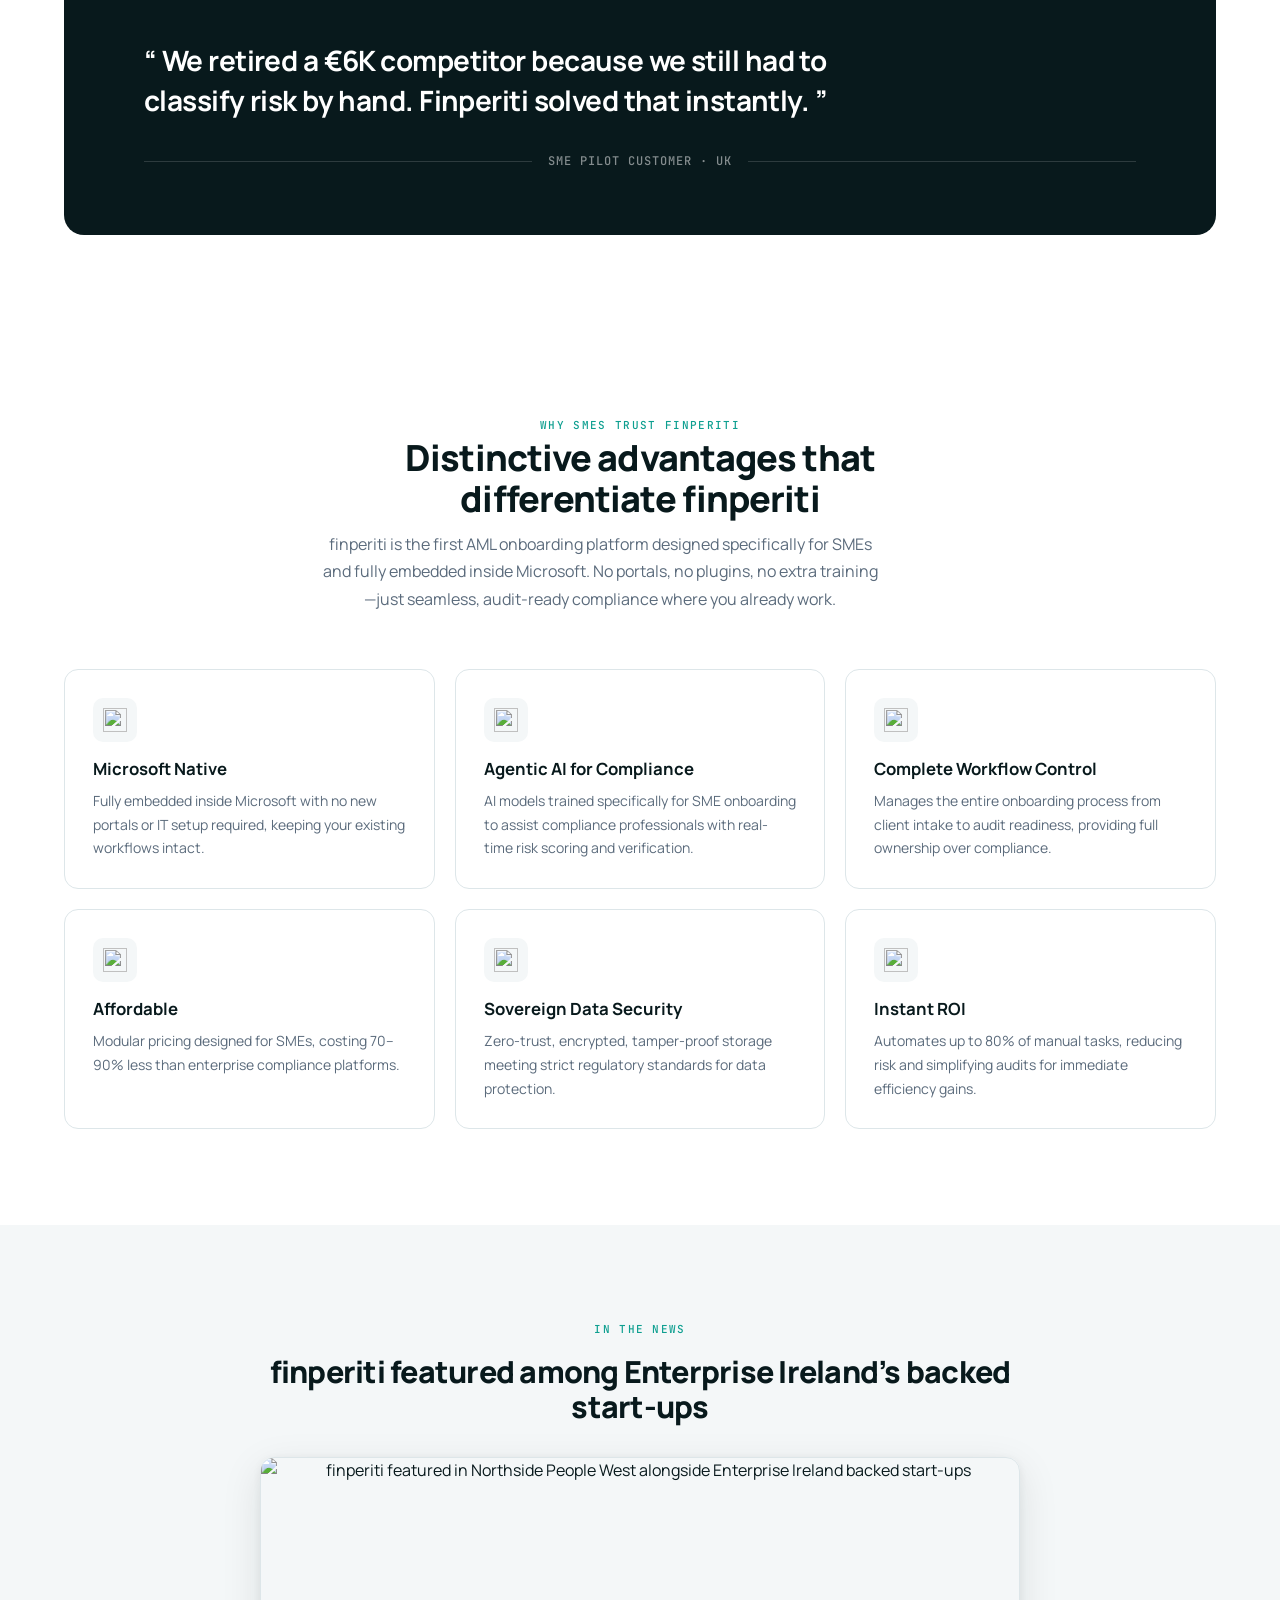
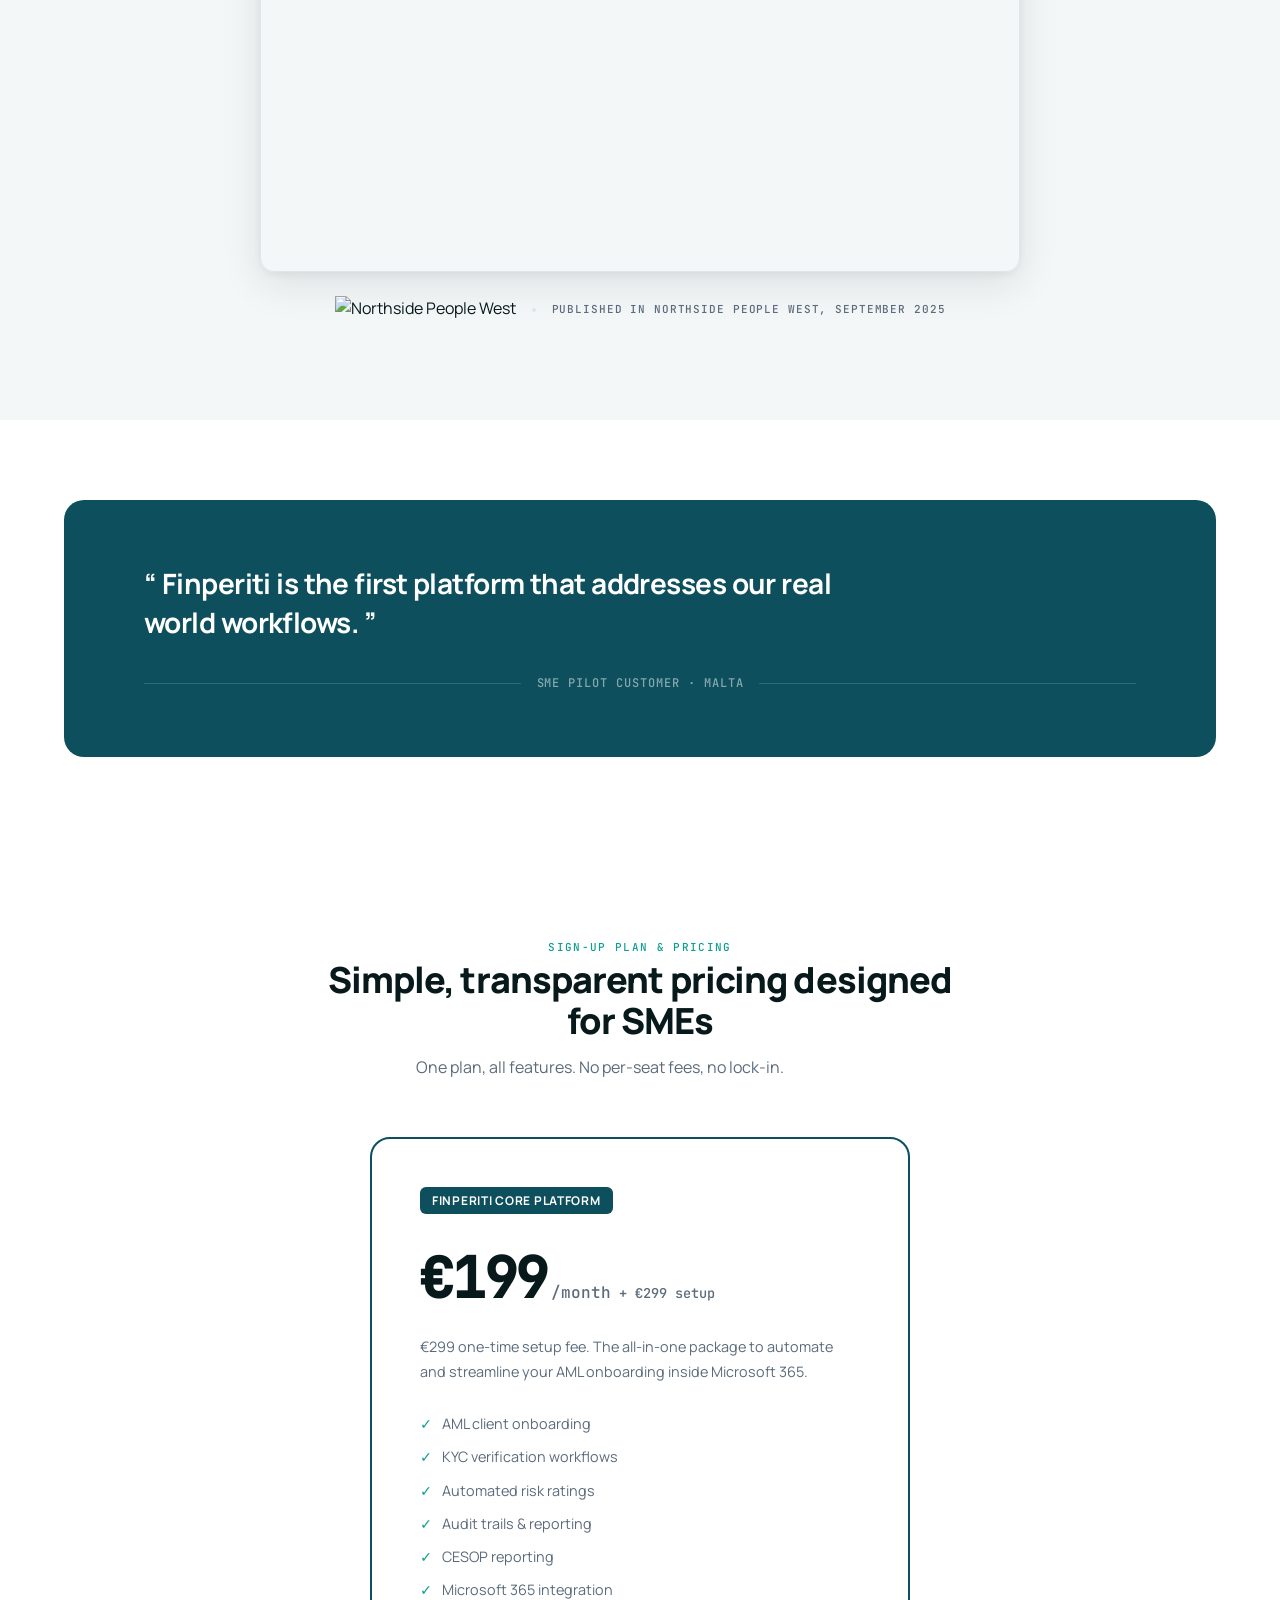
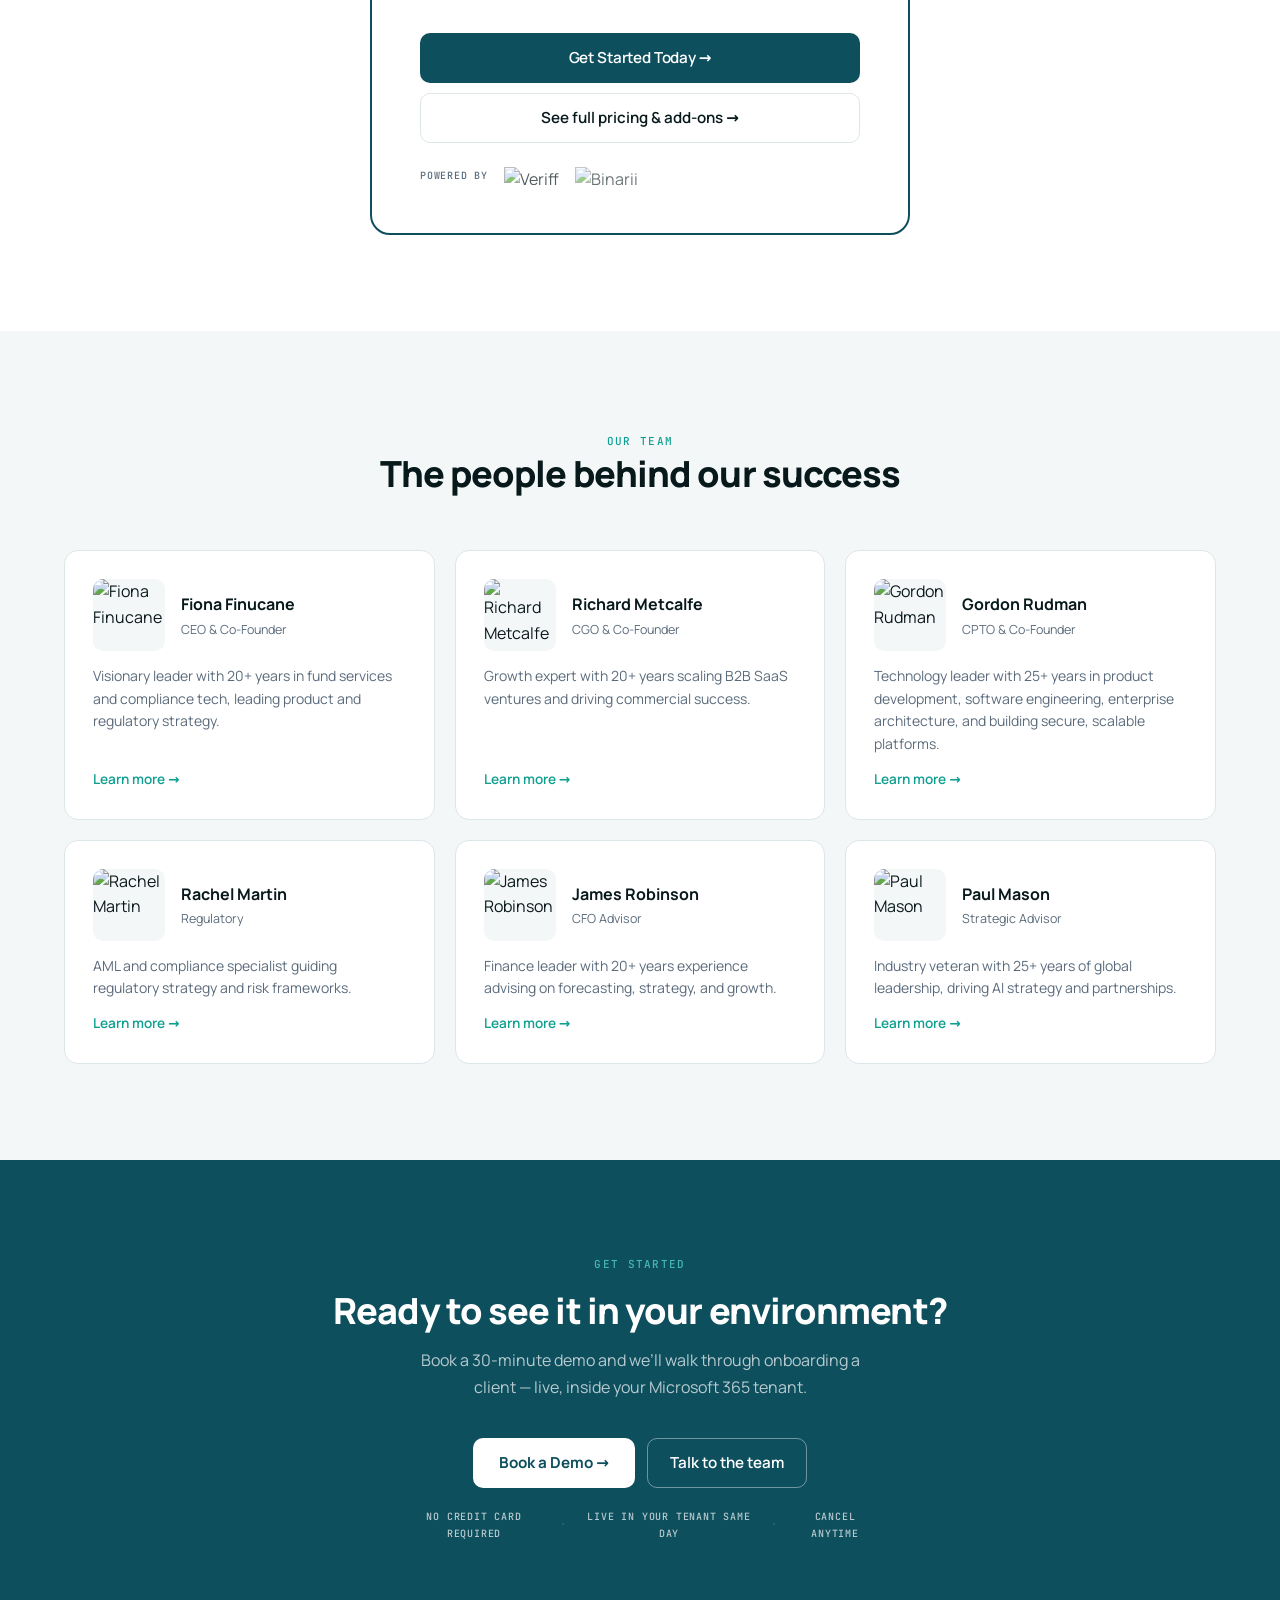
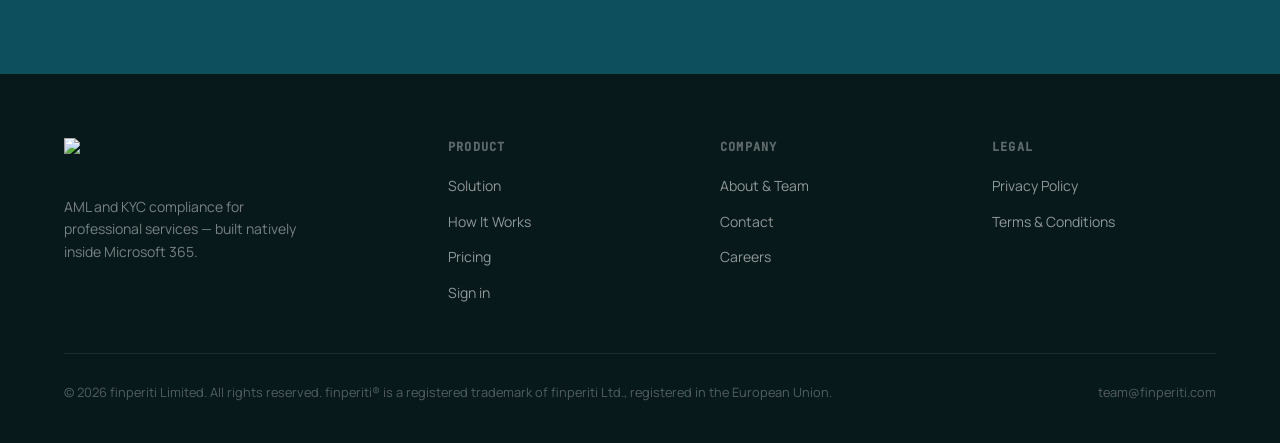
==== commit c5fc2248: "feat: comprehensive SEO, AEO, and GEO optimization (WRK-21) ## SEO Improvements - Add canonical URLs" ====
--- a/index.html
+++ b/index.html
@@ -3,6 +3,7 @@
   <head>
     <meta charset="UTF-8" />
     <meta name="viewport" content="width=device-width, initial-scale=1.0" />
+    <link rel="canonical" href="https://www.finperiti.com/" />
     <link rel="icon" type="image/svg+xml" href="/images/brand/favicon.svg" />
     <link rel="icon" type="image/png" sizes="32x32" href="/images/brand/favicon-32.png" />
     <link rel="apple-touch-icon" href="/images/brand/favicon-180.png" />
@@ -11,9 +12,73 @@
       name="description"
       content="finperiti brings AI-powered AML and KYC onboarding inside Microsoft 365. Automate risk scoring, identity verification and audit trails &#8212; no new portals, no IT project."
     />
+    <meta name="robots" content="index, follow" />
+    <meta name="language" content="en" />
+    <meta name="revisit-after" content="7 days" />
+    <meta property="og:type" content="website" />
+    <meta property="og:url" content="https://www.finperiti.com/" />
+    <meta property="og:title" content="finperiti &#8212; AML &amp; KYC Compliance Inside Microsoft 365" />
+    <meta property="og:description" content="finperiti brings AI-powered AML and KYC onboarding inside Microsoft 365. Automate risk scoring, identity verification and audit trails &#8212; no new portals, no IT project." />
+    <meta property="og:image" content="https://www.finperiti.com/images/hero-illustration.avif" />
+    <meta property="og:site_name" content="finperiti" />
+    <meta property="og:locale" content="en_GB" />
+    <meta name="twitter:card" content="summary_large_image" />
+    <meta name="twitter:title" content="finperiti &#8212; AML &amp; KYC Compliance Inside Microsoft 365" />
+    <meta name="twitter:description" content="finperiti brings AI-powered AML and KYC onboarding inside Microsoft 365. Automate risk scoring, identity verification and audit trails &#8212; no new portals, no IT project." />
+    <meta name="twitter:image" content="https://www.finperiti.com/images/hero-illustration.avif" />
+    <meta name="apple-mobile-web-app-capable" content="yes" />
+    <meta name="apple-mobile-web-app-status-bar-style" content="black-translucent" />
+    <link rel="preconnect" href="https://fonts.googleapis.com" />
+    <link rel="dns-prefetch" href="https://www.google-analytics.com" />
     <link rel="preload" href="/fonts/manrope-variable-latin.woff2" as="font" type="font/woff2" crossorigin />
     <link rel="preload" href="/fonts/jetbrains-mono-500-latin.woff2" as="font" type="font/woff2" crossorigin />
     <link rel="stylesheet" href="/css/site.css" />
+    <script type="application/ld+json">
+    {
+      "@context": "https://schema.org",
+      "@type": "Organization",
+      "name": "Finperiti",
+      "url": "https://www.finperiti.com",
+      "logo": "https://www.finperiti.com/images/brand/nav-logo.svg",
+      "description": "AI-powered AML and KYC compliance automation inside Microsoft 365",
+      "sameAs": [
+        "https://www.linkedin.com/company/finperiti"
+      ],
+      "contactPoint": {
+        "@type": "ContactPoint",
+        "contactType": "Customer Support",
+        "email": "team@finperiti.com"
+      },
+      "address": {
+        "@type": "PostalAddress",
+        "addressCountry": "IE",
+        "addressLocality": "Dublin"
+      }
+    }
+    </script>
+    <script type="application/ld+json">
+    {
+      "@context": "https://schema.org",
+      "@type": "WebPage",
+      "name": "finperiti &#8212; AML &amp; KYC Compliance Inside Microsoft 365",
+      "description": "finperiti brings AI-powered AML and KYC onboarding inside Microsoft 365. Automate risk scoring, identity verification and audit trails",
+      "url": "https://www.finperiti.com/",
+      "publisher": {
+        "@type": "Organization",
+        "name": "Finperiti",
+        "logo": {
+          "@type": "ImageObject",
+          "url": "https://www.finperiti.com/images/brand/nav-logo.svg"
+        }
+      },
+      "image": {
+        "@type": "ImageObject",
+        "url": "https://www.finperiti.com/images/hero-illustration.avif",
+        "width": 1200,
+        "height": 876
+      }
+    }
+    </script>
   </head>
   <body>
     <!-- NAV -->
@@ -61,7 +126,7 @@
             <h1 id="hero-h1" class="rv rv-d1">Onboard clients in minutes, not weeks</h1>
             <p class="lead rv rv-d2">
               Automate KYC checks, collect documents, and become audit-ready &#8212; all inside
-              Microsoft Office 365.
+              Microsoft 365.
             </p>
             <div class="hero-actions rv rv-d3">
               <a href="/contact" class="btn-primary">Book a Demo &#8594;</a>
@@ -181,7 +246,7 @@
           </div>
           <div class="problem-card rv rv-d3">
             <div class="problem-stat">&#8364;10M Risk</div>
-            <h3>Cost of non compliance</h3>
+            <h3>Cost of non-compliance</h3>
             <p>For a process that costs less than &#8364;199/month to fix.</p>
           </div>
         </div>
@@ -356,7 +421,7 @@
             <div class="adv-icon"><img src="/images/icons/workflow-control.svg" alt="" /></div>
             <h3>Complete Workflow Control</h3>
             <p>
-              Manages the entire onboarding process from client intake to audit readiness providing
+              Manages the entire onboarding process from client intake to audit readiness, providing
               full ownership over compliance.
             </p>
           </div>
@@ -441,7 +506,7 @@
     <section class="sec sec-light" id="pricing" aria-labelledby="pricing-heading">
       <div class="wrap">
         <div class="sec-head rv">
-          <span class="eyebrow">Signup Plan &amp; Pricing</span>
+          <span class="eyebrow">Sign-up Plan &amp; Pricing</span>
           <h2 id="pricing-heading">Simple, transparent pricing designed for SMEs</h2>
           <p class="sec-sub">One plan, all features. No per-seat fees, no lock-in.</p>
         </div>
@@ -453,7 +518,7 @@
           </div>
           <p class="pricing-desc">
             &#8364;299 one-time setup fee. The all-in-one package to automate and streamline your
-            AML onboarding inside Microsoft Office 365.
+            AML onboarding inside Microsoft 365.
           </p>
           <ul class="pricing-features">
             <li>AML client onboarding</li>
@@ -540,7 +605,7 @@
               />
               <div>
                 <div class="team-name">Gordon Rudman</div>
-                <div class="team-role">CPTO &amp; Co-founder</div>
+                <div class="team-role">CPTO &amp; Co-Founder</div>
               </div>
             </div>
             <p class="team-bio">
